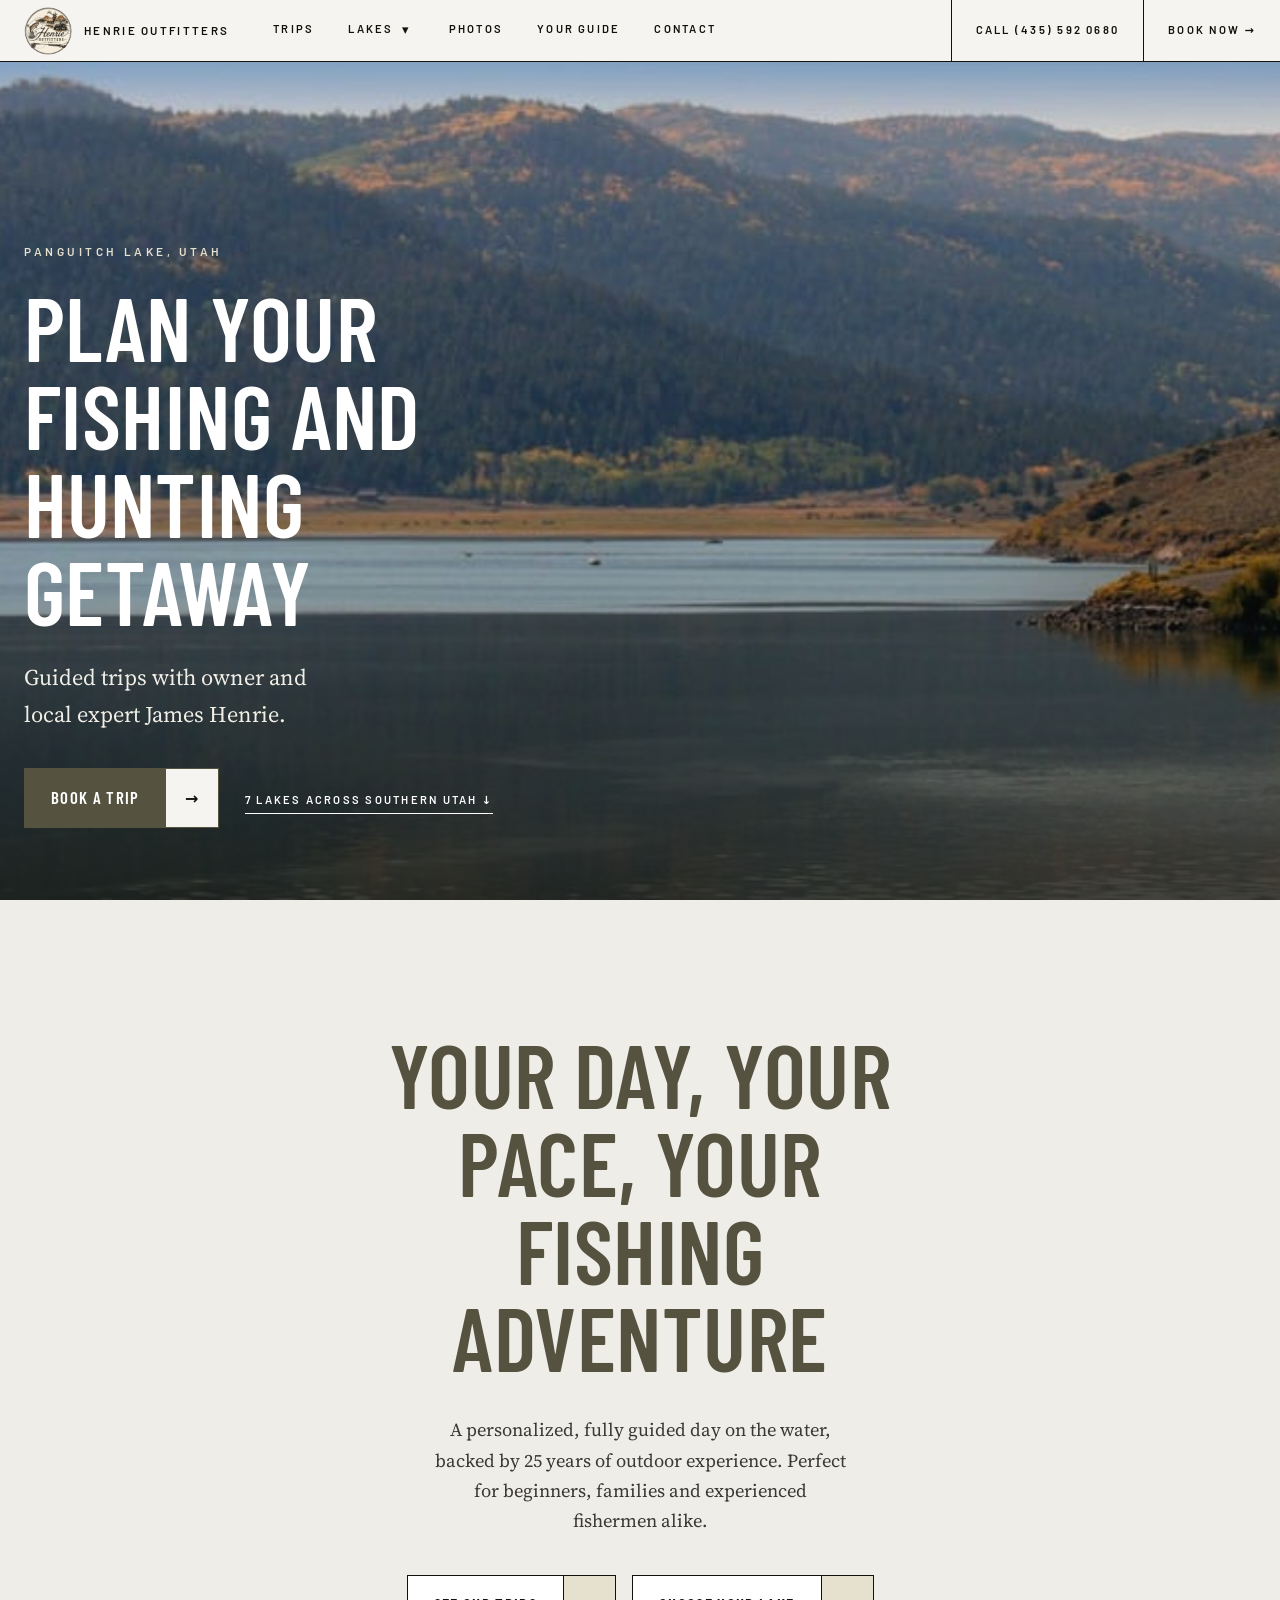
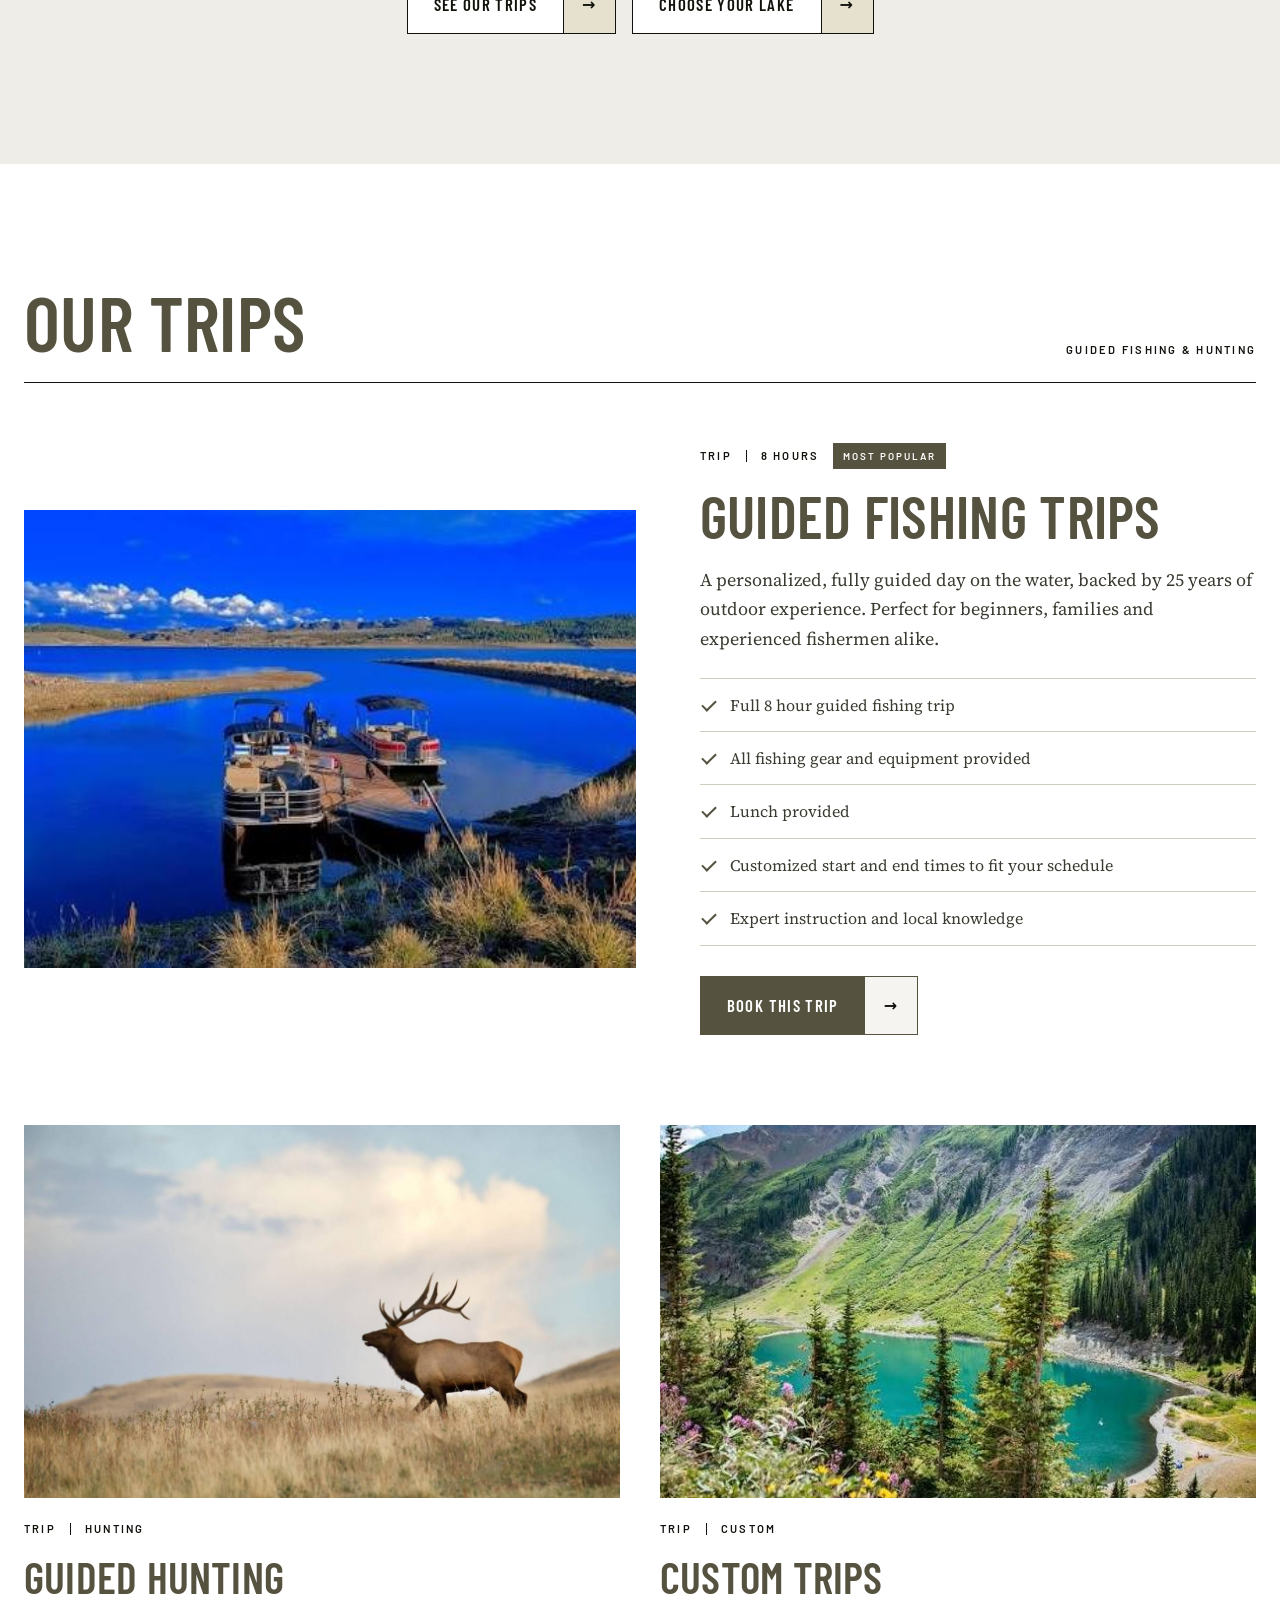
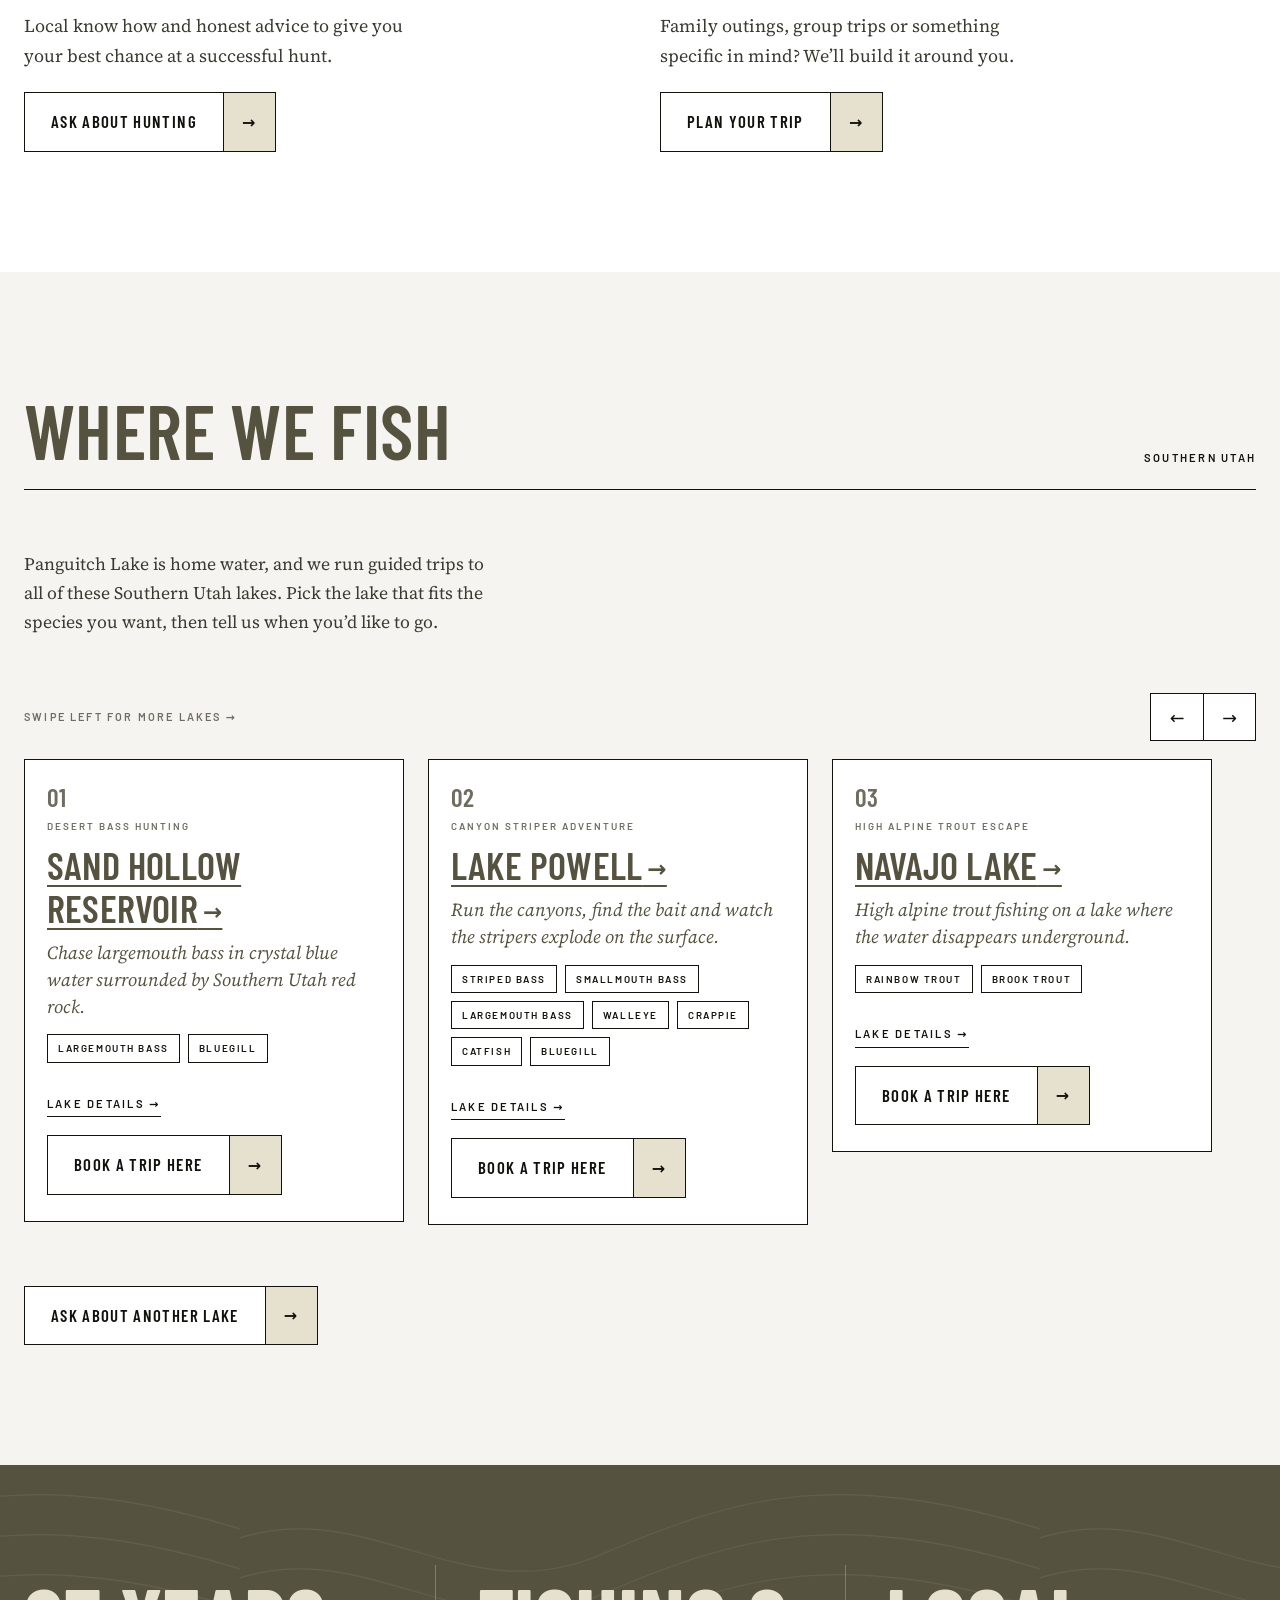
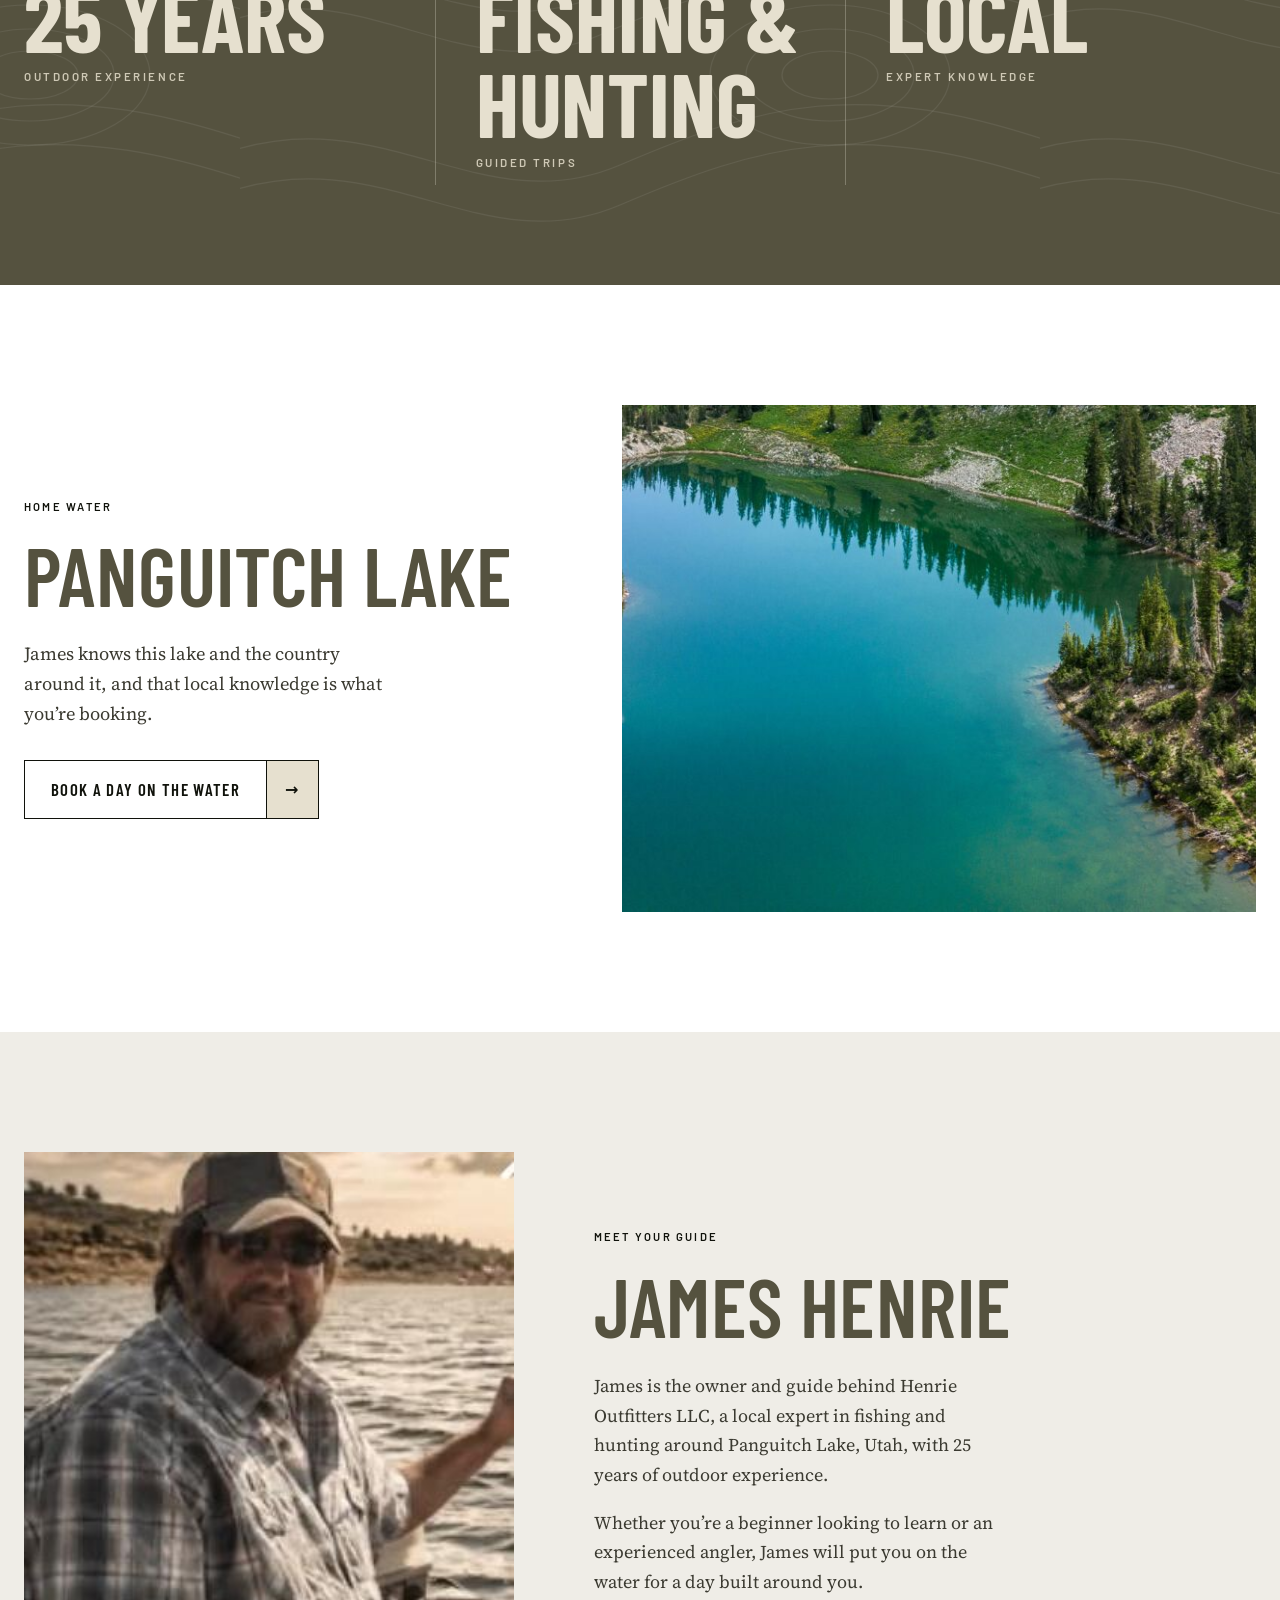
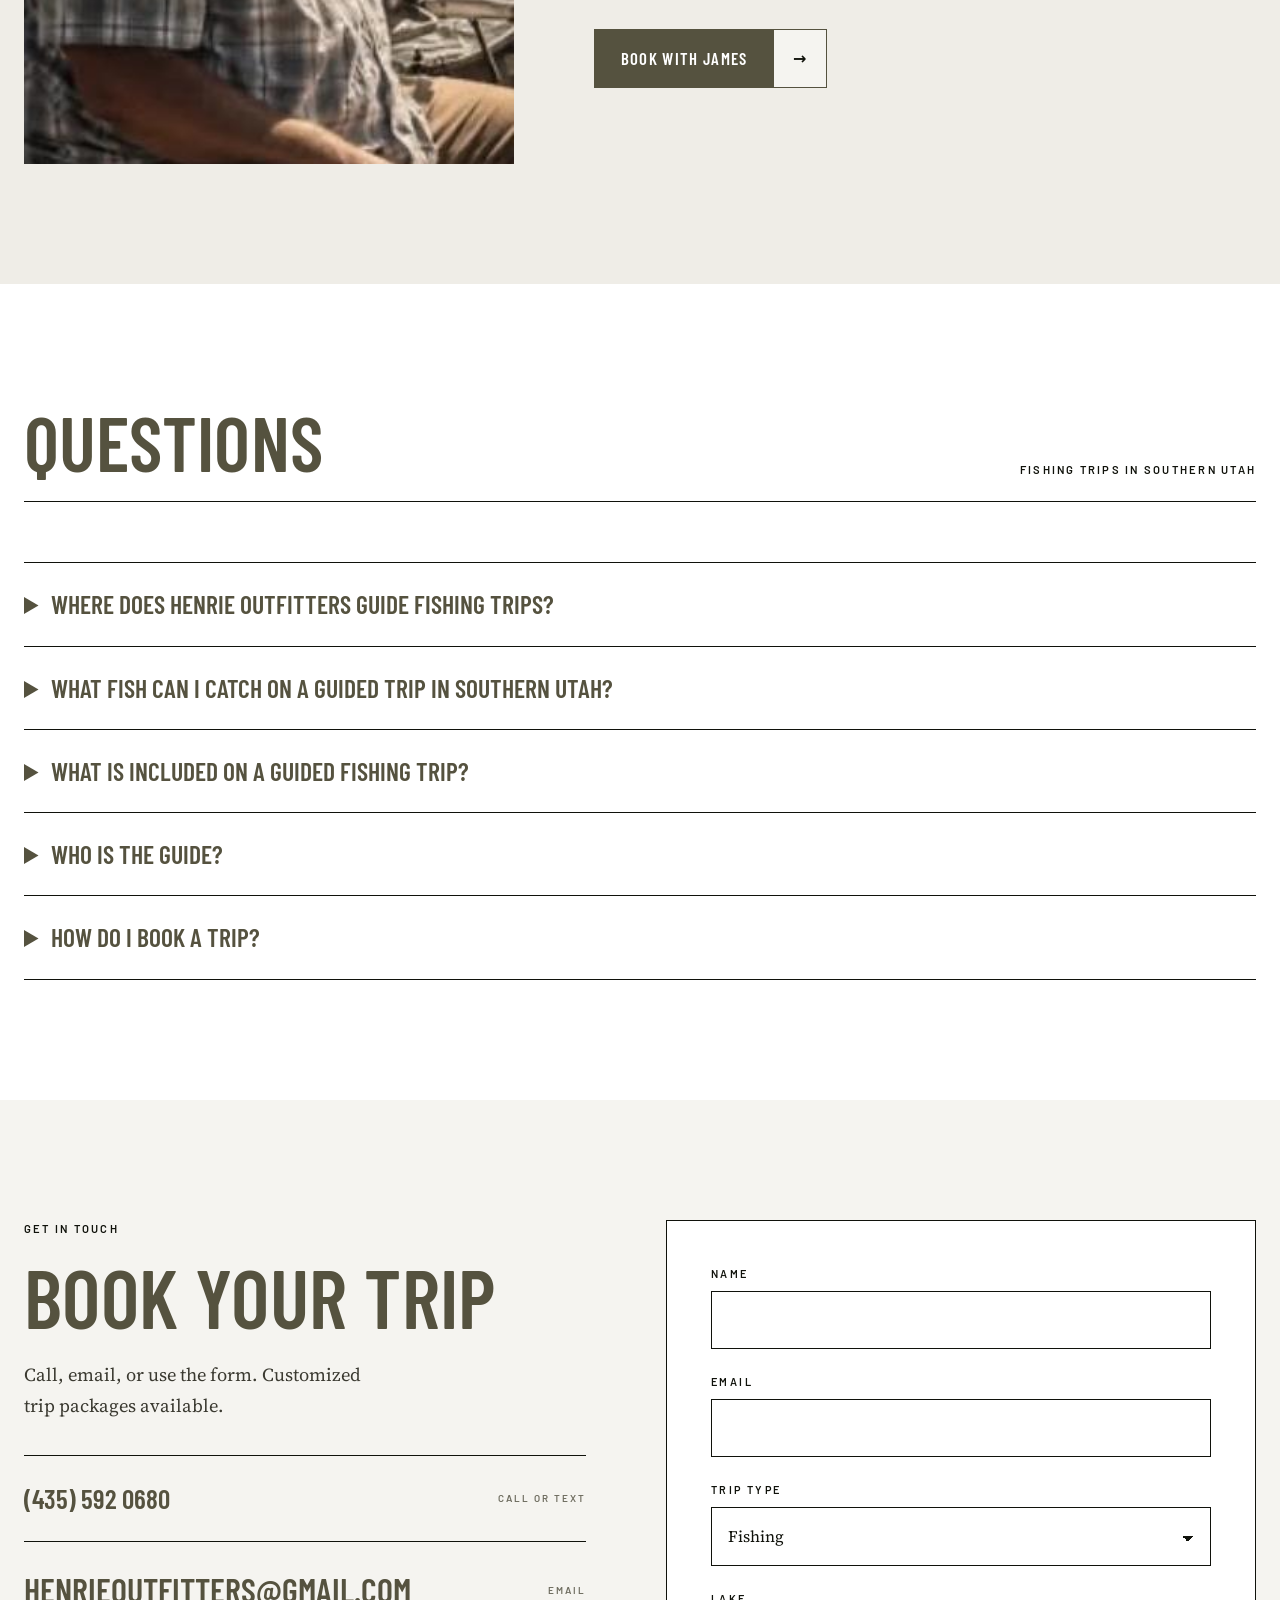
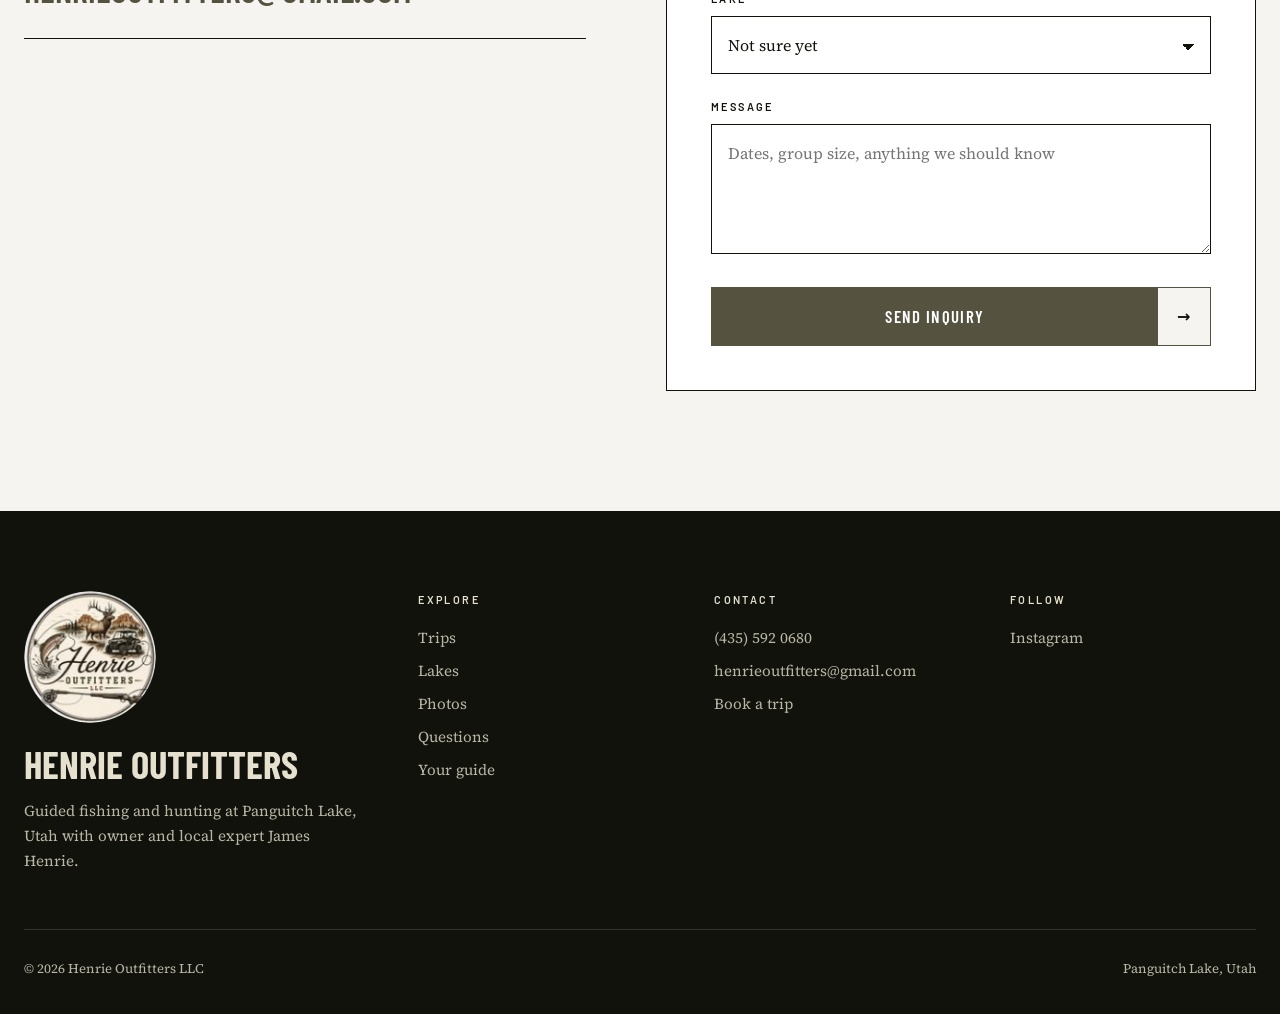
==== index.html @ b1ec87fb "Send booking form by email through Formsubmit with success and fallback messages Co-Authored-By: Cla" ====
<!DOCTYPE html>
<html lang="en">
<head>
<meta charset="utf-8">
<meta name="viewport" content="width=device-width, initial-scale=1">
<title>Guided Fishing &amp; Hunting Trips in Southern Utah | Henrie Outfitters</title>
<meta name="description" content="Guided fishing trips at Panguitch Lake, Sand Hollow, Lake Powell, Navajo Lake, Gunlock, Quail Creek and Fish Lake, plus guided hunting, with James Henrie. Call (435) 592-0680.">
<link rel="canonical" href="https://firsttimemanager1-png.github.io/James/">
<meta property="og:type" content="website">
<meta property="og:site_name" content="Henrie Outfitters">
<meta property="og:title" content="Guided Fishing &amp; Hunting Trips in Southern Utah | Henrie Outfitters">
<meta property="og:description" content="Guided fishing trips at Panguitch Lake, Sand Hollow, Lake Powell, Navajo Lake, Gunlock, Quail Creek and Fish Lake, plus guided hunting, with James Henrie. Call (435) 592-0680.">
<meta property="og:url" content="https://firsttimemanager1-png.github.io/James/">
<meta property="og:image" content="https://firsttimemanager1-png.github.io/James/assets/hero.jpg">
<meta name="twitter:card" content="summary_large_image">
<link rel="icon" href="assets/logo.png">
<link rel="preconnect" href="https://fonts.googleapis.com">
<link rel="preconnect" href="https://fonts.gstatic.com" crossorigin>
<link href="https://fonts.googleapis.com/css2?family=Barlow+Condensed:wght@500;600;700&family=Barlow:wght@500;600&family=Source+Serif+4:ital,opsz,wght@0,8..60,400;0,8..60,600;1,8..60,400&display=swap" rel="stylesheet">
<script>document.documentElement.classList.add('js')</script>
<style>
:root{
  --olive:#55523f; --olive-dark:#3d3b2d; --cream:#e6e0cf; --offwhite:#f5f4f0; --warm:#efede7;
  --black:#10120b; --text:#3b3a31; --muted:#6f6d60; --rule:#cfcbbd;
  --cond:'Barlow Condensed','Arial Narrow',sans-serif; --label:'Barlow',system-ui,sans-serif; --serif:'Source Serif 4',Georgia,serif;
}
*{box-sizing:border-box;margin:0;padding:0}
html{scroll-behavior:smooth}
body{font-family:var(--serif);color:var(--text);background:#fff;line-height:1.65;font-size:18px;-webkit-font-smoothing:antialiased}
img{max-width:100%;display:block}
a{color:inherit;text-decoration:none}
.wrap{width:min(1240px,100% - 48px);margin-inline:auto}
h1,h2,h3{font-family:var(--cond);font-weight:600;text-transform:uppercase;line-height:.98;color:var(--olive);letter-spacing:.005em}
.label{font-family:var(--label);font-weight:600;font-size:.7rem;letter-spacing:.2em;text-transform:uppercase;color:var(--black)}
section{padding:120px 0}

/* buttons: label cell + square arrow cell */
.btn{display:inline-flex;align-items:stretch;border:1px solid var(--black);background:#fff;color:var(--black);font-family:var(--cond);font-weight:600;font-size:1.05rem;letter-spacing:.08em;text-transform:uppercase;cursor:pointer;transition:transform .25s}
.btn span{padding:15px 26px;display:flex;align-items:center}
.btn i{font-style:normal;width:52px;display:grid;place-items:center;background:var(--cream);border-left:1px solid var(--black);font-family:var(--label);font-size:1rem;transition:background .25s,color .25s}
.btn:hover i{background:var(--olive);color:#fff}
.btn.solid{background:var(--olive);color:#fff;border-color:var(--olive)}
.btn.solid i{background:var(--offwhite);color:var(--black);border-left-color:var(--offwhite)}
.btn.solid:hover i{background:var(--cream)}
button.btn{font:inherit;font-family:var(--cond);font-weight:600;font-size:1.05rem;letter-spacing:.08em;text-transform:uppercase;padding:0}

/* nav */
header.nav{position:sticky;top:0;z-index:80;background:var(--offwhite);border-bottom:1px solid var(--black);height:62px}
.nav .bar{display:flex;align-items:stretch;height:100%;width:100%}
.nav .brand{display:flex;align-items:center;gap:12px;padding:0 24px;font-family:var(--label);font-weight:600;font-size:.72rem;letter-spacing:.2em;text-transform:uppercase;color:var(--black)}
.nav .brand img{height:48px;width:48px;border-radius:50%}
.nav .links{display:flex;align-items:center;gap:34px;padding:0 20px;flex:1}
.nav .links a{font-family:var(--label);font-weight:600;font-size:.7rem;letter-spacing:.2em;text-transform:uppercase;color:var(--black);padding:6px 0;border-bottom:2px solid transparent}
.nav .links a:hover{border-color:var(--olive)}
.nav .cell{display:flex;align-items:center;gap:10px;padding:0 24px;border-left:1px solid var(--black);font-family:var(--label);font-weight:600;font-size:.7rem;letter-spacing:.2em;text-transform:uppercase;color:var(--black);transition:background .2s,color .2s}
.nav a.cell:hover{background:var(--olive);color:#fff}
.burger{display:none;border:0;border-left:1px solid var(--black);background:none;padding:0 22px;font-size:1.4rem;cursor:pointer;color:var(--black)}

/* lakes dropdown */
.dd{position:relative;display:flex;align-items:center;gap:2px}
.ddbtn{border:0;background:none;cursor:pointer;color:var(--black);font-size:.8rem;padding:6px 6px;line-height:1}
.ddmenu{display:none;position:absolute;top:calc(100% + 12px);left:-16px;min-width:260px;background:var(--offwhite);border:1px solid var(--black);z-index:90;padding:6px 0}
.dd:hover .ddmenu,.dd:focus-within .ddmenu,.dd.open .ddmenu{display:block}
.nav .links .ddmenu a{display:block;padding:12px 20px;border-bottom:1px solid var(--rule);font-size:.68rem}
.nav .links .ddmenu a:last-child{border-bottom:0}
.nav .links .ddmenu a:hover{background:var(--olive);color:#fff;border-color:var(--rule)}
.dd::after{content:"";position:absolute;left:0;right:0;top:100%;height:14px}
/* hero */
.hero{position:relative;min-height:calc(100vh - 62px);min-height:calc(100svh - 62px);display:flex;align-items:flex-end;color:#fff;overflow:hidden;padding:0;
  background:linear-gradient(0deg,rgba(16,18,11,.78) 0%,rgba(16,18,11,.25) 48%,rgba(16,18,11,.18) 100%),url("assets/hero.jpg") center/cover no-repeat,url("[data-uri]") center/cover no-repeat,#2b3a2f}
.hero .wrap{position:relative;z-index:2;padding-bottom:72px}
.hero .kicker{font-family:var(--label);font-weight:600;font-size:.74rem;letter-spacing:.3em;text-transform:uppercase;margin-bottom:22px;display:block;color:var(--cream)}
.hero h1{color:#fff;font-size:clamp(3rem,7vw,6.2rem);max-width:14ch;margin-bottom:26px}
.hero p{font-size:1.4rem;max-width:30ch;margin-bottom:34px;color:#f0eee6}
.hero .btn{border-color:var(--olive)}

.herolink{display:inline-block;margin-left:22px;font-family:var(--label);font-weight:600;font-size:.7rem;letter-spacing:.2em;text-transform:uppercase;color:#fff;border-bottom:1px solid #fff;padding-bottom:3px}
@media(max-width:560px){.herolink{display:block;margin:22px 0 0;width:max-content}}
.statement .btn+.btn{margin-left:12px}
@media(max-width:560px){.statement .btn+.btn{margin:14px 0 0}}
/* statement */
.statement{background:var(--warm);text-align:center;padding:130px 0}
.statement h2{font-size:clamp(2.8rem,7vw,6.2rem);max-width:15ch;margin:0 auto 34px}
.statement p{max-width:46ch;margin:0 auto 38px;font-size:1.15rem}

/* trips */
.head{display:flex;justify-content:space-between;align-items:flex-end;gap:30px;border-bottom:1px solid var(--black);padding-bottom:22px;margin-bottom:60px;flex-wrap:wrap}
.head h2{font-size:clamp(2.6rem,6vw,5rem)}
.feature{display:grid;grid-template-columns:1.1fr 1fr;gap:64px;align-items:center;margin-bottom:90px}
.photo{position:relative;overflow:hidden;background:var(--warm)}
.photo img{width:100%;height:100%;object-fit:cover;transition:transform .9s}
.photo:hover img{transform:scale(1.04)}
.feature .photo{aspect-ratio:4/3}
.meta{display:flex;align-items:center;gap:14px;margin-bottom:18px;flex-wrap:wrap}
.meta .bar{width:1px;height:12px;background:var(--black)}
.tag{background:var(--olive);color:#fff;font-family:var(--label);font-weight:600;font-size:.62rem;letter-spacing:.2em;text-transform:uppercase;padding:5px 10px}
.feature h3{font-size:clamp(2.4rem,4.6vw,4rem);margin-bottom:20px}
.feature p.body{margin-bottom:24px}
.feature ul{list-style:none;margin:0 0 30px;border-top:1px solid var(--rule)}
.feature li{padding:13px 0 13px 30px;border-bottom:1px solid var(--rule);position:relative;font-size:1rem}
.feature li::before{content:"";position:absolute;left:2px;top:21px;width:12px;height:6px;border-left:2px solid var(--olive);border-bottom:2px solid var(--olive);transform:rotate(-45deg)}
.quote-line{font-style:italic;font-size:1.2rem;color:var(--olive);margin-bottom:30px}
.cards{display:grid;grid-template-columns:repeat(2,1fr);gap:40px}
.card .photo{aspect-ratio:16/10;margin-bottom:22px}
.card h3{font-size:clamp(2rem,3.4vw,2.9rem);margin-bottom:12px}
.card p{margin-bottom:22px;max-width:44ch}

/* dark band */
.band{background:var(--olive) url("data:image/svg+xml,%3Csvg xmlns='http://www.w3.org/2000/svg' width='800' height='500' viewBox='0 0 800 500'%3E%3Cg fill='none' stroke='%23ffffff' stroke-opacity='.07' stroke-width='1.2'%3E%3Cpath d='M-20 120C120 60 220 190 360 130S600 40 820 110'/%3E%3Cpath d='M-20 160C120 100 220 230 360 170S600 80 820 150'/%3E%3Cpath d='M-20 200C120 140 220 270 360 210S600 120 820 190'/%3E%3Cpath d='M-20 330C140 270 240 400 380 340S620 250 820 320'/%3E%3Cpath d='M-20 370C140 310 240 440 380 380S620 290 820 360'/%3E%3Cellipse cx='590' cy='250' rx='120' ry='70'/%3E%3Cellipse cx='590' cy='250' rx='84' ry='46'/%3E%3Cellipse cx='590' cy='250' rx='48' ry='24'/%3E%3C/g%3E%3C/svg%3E") center/800px 500px;color:var(--cream);padding:100px 0}
.stats{display:grid;grid-template-columns:repeat(3,1fr);gap:0}
.stat{padding:10px 40px;border-left:1px solid rgba(230,224,207,.3)}
.stat:first-child{border-left:0;padding-left:0}
.stat strong{display:block;font-family:var(--cond);font-weight:700;text-transform:uppercase;font-size:clamp(3.2rem,7vw,6.4rem);line-height:.95;color:var(--cream)}
.stat span{font-family:var(--label);font-weight:600;font-size:.72rem;letter-spacing:.22em;text-transform:uppercase;color:#cfc9b6}

/* lake */
.lake{display:grid;grid-template-columns:1fr 1.2fr;gap:70px;align-items:center}
.lake h2{font-size:clamp(2.8rem,6.4vw,5.6rem);margin-bottom:24px}
.lake p{margin-bottom:30px;max-width:40ch;font-size:1.15rem}
.lake .photo{aspect-ratio:5/4}


/* optional lakes */
.lakes{background:var(--offwhite)}
.lakes-intro{max-width:52ch;margin-bottom:56px;font-size:1.1rem}
.lakebar{display:flex;justify-content:space-between;align-items:center;gap:20px;margin-bottom:18px}
.swipehint{font-family:var(--label);font-weight:600;font-size:.68rem;letter-spacing:.2em;text-transform:uppercase;color:var(--muted)}
.arrows{display:flex;border:1px solid var(--black)}
.arrows button{width:52px;height:46px;border:0;background:#fff;color:var(--black);font-size:1.1rem;cursor:pointer;font-family:var(--label)}
.arrows button+button{border-left:1px solid var(--black)}
.arrows button:hover{background:var(--olive);color:#fff}
.lakelist{display:flex;align-items:flex-start;gap:24px;overflow-x:auto;scroll-snap-type:x mandatory;-webkit-overflow-scrolling:touch;scrollbar-width:none;margin-bottom:48px;padding-bottom:6px}
.lakelist::-webkit-scrollbar{display:none}
.lakeitem{flex:0 0 min(380px,82%);scroll-snap-align:start;display:flex;flex-direction:column;padding:24px 22px 26px;background:#fff;border:1px solid var(--black)}
.lakeitem .num{display:block;margin-bottom:14px}
.lakeitem .num{font-family:var(--cond);font-weight:600;font-size:1.6rem;color:var(--muted);line-height:1}
.lakeitem h3{line-height:1.12}
.lakeitem h3 a{text-decoration:underline;text-decoration-thickness:2px;text-underline-offset:5px;text-decoration-color:var(--olive);text-decoration-skip-ink:none}
.lakeitem h3 a::after{content:" \2192";font-family:var(--label);font-size:.6em;vertical-align:.15em}
.lakeitem h3 a:hover{background:var(--cream)}
.lakeitem .angle{display:block;font-family:var(--label);font-weight:600;font-size:.62rem;letter-spacing:.2em;text-transform:uppercase;color:var(--muted);margin:-6px 0 10px}
.lakeitem .hook{font-style:italic;color:var(--olive);font-size:1.15rem;line-height:1.45}
.lakeitem .more{display:inline-block;margin-bottom:18px;font-family:var(--label);font-weight:600;font-size:.7rem;letter-spacing:.2em;text-transform:uppercase;color:var(--black);border-bottom:1px solid var(--black);padding-bottom:3px;align-self:flex-start}
.lakeitem .more:hover{color:var(--olive);border-color:var(--olive)}
.lakeitem h3{font-size:clamp(1.9rem,3vw,2.5rem);margin-bottom:10px}
.lakeitem p{margin-bottom:14px;max-width:46ch}
.fish{list-style:none;display:flex;flex-wrap:wrap;gap:8px;margin-bottom:24px}
.lakeitem .btn{align-self:flex-start}
.fish li{font-family:var(--label);font-weight:600;font-size:.62rem;letter-spacing:.16em;text-transform:uppercase;border:1px solid var(--black);color:var(--black);padding:5px 10px;background:#fff}
/* guide */
.guidesec{background:var(--warm)}
.guide{display:grid;grid-template-columns:.85fr 1.15fr;gap:80px;align-items:center}
.portrait{aspect-ratio:4/5;overflow:hidden;background:var(--warm)}
.portrait img{width:100%;height:100%;object-fit:cover}
.portrait.nophoto{background:var(--olive);display:grid;place-items:center}
.portrait.nophoto::after{content:"JH";font-family:var(--cond);font-weight:700;font-size:7rem;color:var(--cream)}
.guide h2{font-size:clamp(2.8rem,6.4vw,5.6rem);margin-bottom:26px}
.guide p{margin-bottom:18px;max-width:46ch}

/* reviews */
.quotes{display:grid;grid-template-columns:repeat(2,1fr);gap:40px}
.quote{border-top:1px solid var(--black);padding-top:28px}
.quote p{font-style:italic;font-size:1.5rem;line-height:1.4;color:var(--olive);margin-bottom:18px}
.ig{margin-top:56px;text-align:left}
.ig a{border-bottom:1px solid var(--black);color:var(--black);font-weight:600}

.faq .qa{border-top:1px solid var(--black);padding:20px 0}
.faq .qa:last-child{border-bottom:1px solid var(--black)}
.faq summary{font-family:var(--cond);font-weight:600;font-size:1.6rem;text-transform:uppercase;color:var(--olive);cursor:pointer}
.faq .qa p{margin-top:12px;max-width:62ch}
/* contact */
.contact{background:var(--offwhite)}
.cgrid{display:grid;grid-template-columns:1fr 1.05fr;gap:80px;align-items:start}
.contact h2{font-size:clamp(2.8rem,6.4vw,5.6rem);margin-bottom:24px}
.contact .lead{margin-bottom:34px;max-width:38ch;font-size:1.15rem}
.reach a{display:flex;justify-content:space-between;align-items:center;padding:20px 0;border-top:1px solid var(--black);font-family:var(--cond);font-weight:600;font-size:1.7rem;text-transform:uppercase;color:var(--olive);transition:padding .25s}
.reach a:last-child{border-bottom:1px solid var(--black)}
.reach a:hover{padding-left:12px}
.reach small{font-family:var(--label);font-size:.62rem;letter-spacing:.2em;color:var(--muted)}
form{background:#fff;padding:44px;border:1px solid var(--black)}
label{display:block;font-family:var(--label);font-weight:600;font-size:.68rem;letter-spacing:.22em;text-transform:uppercase;color:var(--black);margin-bottom:8px}
input,select,textarea{width:100%;padding:15px 16px;border:1px solid var(--black);font:inherit;font-size:1rem;background:#fff;color:var(--black);margin-bottom:24px;border-radius:0;-webkit-appearance:none;appearance:none}
select{background-image:linear-gradient(45deg,transparent 50%,#10120b 50%),linear-gradient(135deg,#10120b 50%,transparent 50%);background-position:calc(100% - 22px) 55%,calc(100% - 16px) 55%;background-size:6px 6px;background-repeat:no-repeat}
input:focus,select:focus,textarea:focus{outline:0;box-shadow:0 0 0 3px var(--cream);border-color:var(--olive)}
textarea{min-height:130px;resize:vertical}
form .btn{width:100%}
form .btn span{flex:1;justify-content:center}
.note{font-size:.85rem;color:var(--muted);margin-top:14px}
.note.ok{color:#2f5d2f;font-weight:600}
.note.err{color:#8a2b1c;font-weight:600}
.note a{text-decoration:underline}

/* footer */
footer{background:var(--black);color:#b9b6a6;padding:80px 0 34px;font-size:.95rem}
.fgrid{display:grid;grid-template-columns:1.4fr 1fr 1fr 1fr;gap:50px;padding-bottom:56px;border-bottom:1px solid rgba(255,255,255,.14)}
.flogo{width:132px;height:132px;border-radius:50%;margin-bottom:22px}
.fgrid .name{font-family:var(--cond);font-weight:700;text-transform:uppercase;font-size:2.4rem;line-height:1;color:var(--cream);margin-bottom:14px}
footer h4{font-family:var(--label);font-weight:600;font-size:.68rem;letter-spacing:.22em;text-transform:uppercase;color:var(--cream);margin-bottom:16px}
footer li{list-style:none;margin-bottom:8px}
footer a:hover{color:#fff}
.legal{padding-top:28px;font-size:.82rem;display:flex;justify-content:space-between;flex-wrap:wrap;gap:10px}

.js .reveal{opacity:0;transform:translateY(24px);transition:opacity .8s,transform .8s}
.js .reveal.in{opacity:1;transform:none}

@media(max-width:960px){
  section{padding:80px 0}
  .nav .links,.nav .cell.phone{display:none}
  .nav .bar{justify-content:space-between}
  .nav .links.open{display:flex;position:absolute;top:62px;left:0;right:0;background:var(--offwhite);flex-direction:column;align-items:flex-start;gap:0;padding:8px 24px 22px;border-bottom:1px solid var(--black)}
  .nav .links.open a{width:100%;padding:16px 0;border-bottom:1px solid var(--rule)}
  .dd{width:100%;flex-wrap:wrap;justify-content:space-between}
  .nav .links.open .dd .ddlink{width:auto;flex:1;border-bottom:1px solid var(--rule)}
  .ddbtn{padding:16px 10px;border-bottom:1px solid var(--rule);font-size:1rem}
  .dd::after{display:none}
  .ddmenu{position:static;min-width:0;width:100%;border:0;padding:0 0 0 14px;background:transparent}
  .dd:hover .ddmenu,.dd:focus-within .ddmenu{display:none}
  .dd.open .ddmenu{display:block}
  .burger{display:block}
  .nav .spacer{flex:1}
  .feature,.lake,.guide,.cgrid{grid-template-columns:1fr;gap:38px}
  .cards,.quotes{grid-template-columns:1fr}
  .statement{padding:90px 0}
  .fgrid{grid-template-columns:1fr 1fr}
  .feature{margin-bottom:64px}
}
@media(max-width:560px){
  body{font-size:17px}
  .nav .brand{padding:0 16px;font-size:.62rem;gap:9px}
  .nav .brand img{height:40px;width:40px}
  .nav .cell{padding:0 14px}
  .hero .wrap{padding-bottom:48px}
  .hero p{font-size:1.2rem}
  .stats{grid-template-columns:1fr;gap:26px}
  .stat,.stat:first-child{padding:20px 0 0;border-left:0;border-top:1px solid rgba(230,224,207,.3)}
  .stat:first-child{border-top:0;padding-top:0}
  form{padding:28px 20px}
  .fgrid{grid-template-columns:1fr}
  .reach a{font-size:1.35rem}
}
@media(prefers-reduced-motion:reduce){*{transition:none!important;scroll-behavior:auto!important}.js .reveal{opacity:1;transform:none}}
</style>
<script type="application/ld+json">{"@context": "https://schema.org", "@type": "LocalBusiness", "@id": "https://firsttimemanager1-png.github.io/James/#business", "name": "Henrie Outfitters LLC", "alternateName": "Henrie Outfitters", "url": "https://firsttimemanager1-png.github.io/James/", "description": "Guided fishing and hunting trips in Southern Utah led by owner and local expert James Henrie.", "telephone": "+1-435-592-0680", "email": "henrieoutfitters@gmail.com", "logo": "https://firsttimemanager1-png.github.io/James/assets/logo.png", "image": "https://firsttimemanager1-png.github.io/James/assets/hero.jpg", "founder": {"@type": "Person", "name": "James Henrie", "jobTitle": "Owner and Guide"}, "sameAs": ["https://www.instagram.com/henrieoutfitters/"], "areaServed": [{"@type": "Place", "name": "Sand Hollow Reservoir, Utah"}, {"@type": "Place", "name": "Lake Powell, Utah"}, {"@type": "Place", "name": "Navajo Lake, Utah"}, {"@type": "Place", "name": "Panguitch Lake, Utah"}, {"@type": "Place", "name": "Gunlock Reservoir, Utah"}, {"@type": "Place", "name": "Quail Creek Reservoir, Utah"}, {"@type": "Place", "name": "Fish Lake, Utah"}], "knowsAbout": ["Guided fishing", "Guided hunting", "Trout fishing", "Bass fishing", "Southern Utah lakes"], "makesOffer": [{"@type": "Offer", "itemOffered": {"@type": "Service", "name": "Guided fishing trips at Sand Hollow Reservoir", "url": "https://firsttimemanager1-png.github.io/James/lakes/sand-hollow-reservoir.html"}}, {"@type": "Offer", "itemOffered": {"@type": "Service", "name": "Guided fishing trips at Lake Powell", "url": "https://firsttimemanager1-png.github.io/James/lakes/lake-powell.html"}}, {"@type": "Offer", "itemOffered": {"@type": "Service", "name": "Guided fishing trips at Navajo Lake", "url": "https://firsttimemanager1-png.github.io/James/lakes/navajo-lake.html"}}, {"@type": "Offer", "itemOffered": {"@type": "Service", "name": "Guided fishing trips at Panguitch Lake", "url": "https://firsttimemanager1-png.github.io/James/lakes/panguitch-lake.html"}}, {"@type": "Offer", "itemOffered": {"@type": "Service", "name": "Guided fishing trips at Gunlock Reservoir", "url": "https://firsttimemanager1-png.github.io/James/lakes/gunlock-reservoir.html"}}, {"@type": "Offer", "itemOffered": {"@type": "Service", "name": "Guided fishing trips at Quail Creek Reservoir", "url": "https://firsttimemanager1-png.github.io/James/lakes/quail-creek-reservoir.html"}}, {"@type": "Offer", "itemOffered": {"@type": "Service", "name": "Guided fishing trips at Fish Lake", "url": "https://firsttimemanager1-png.github.io/James/lakes/fish-lake.html"}}]}</script>
<script type="application/ld+json">{"@context": "https://schema.org", "@type": "FAQPage", "mainEntity": [{"@type": "Question", "name": "Where does Henrie Outfitters guide fishing trips?", "acceptedAnswer": {"@type": "Answer", "text": "Henrie Outfitters guides fishing trips at Panguitch Lake, its home water, and at Sand Hollow Reservoir, Lake Powell, Navajo Lake, Gunlock Reservoir, Quail Creek Reservoir and Fish Lake across Southern Utah."}}, {"@type": "Question", "name": "What fish can I catch on a guided trip in Southern Utah?", "acceptedAnswer": {"@type": "Answer", "text": "Trout (rainbow, cutthroat, tiger, brook, lake trout and splake), largemouth, smallmouth and striped bass, bluegill, crappie, catfish and walleye, depending on the lake. Each lake page lists what is there."}}, {"@type": "Question", "name": "What is included on a guided fishing trip?", "acceptedAnswer": {"@type": "Answer", "text": "A full 8 hour guided fishing trip, all fishing gear and equipment, lunch, customized start and end times to fit your schedule, and expert instruction and local knowledge. It suits beginners, families and experienced anglers."}}, {"@type": "Question", "name": "Who is the guide?", "acceptedAnswer": {"@type": "Answer", "text": "James Henrie is the owner and guide of Henrie Outfitters LLC, a local expert in fishing and hunting with 25 years of outdoor experience."}}, {"@type": "Question", "name": "How do I book a trip?", "acceptedAnswer": {"@type": "Answer", "text": "Call or text (435) 592-0680, email henrieoutfitters@gmail.com, or use the booking form on this page. Customized trip packages are available."}}]}</script>
</head>
<body id="top">

<header class="nav"><div class="bar">
  <a class="brand" href="#top"><img src="[data-uri]" alt="Henrie Outfitters LLC logo">Henrie Outfitters</a>
  <nav class="links" id="links">
    <a href="#trips">Trips</a>
    <!-- LAKENAV:START --><div class="dd"><a class="ddlink" href="#lakes">Lakes</a><button class="ddbtn" type="button" aria-label="Show all lakes" aria-expanded="false">&#9662;</button><div class="ddmenu"><a href="#lakes">All lakes</a><a href="lakes/sand-hollow-reservoir.html">Sand Hollow Reservoir</a><a href="lakes/lake-powell.html">Lake Powell</a><a href="lakes/navajo-lake.html">Navajo Lake</a><a href="lakes/panguitch-lake.html">Panguitch Lake</a><a href="lakes/gunlock-reservoir.html">Gunlock Reservoir</a><a href="lakes/quail-creek-reservoir.html">Quail Creek Reservoir</a><a href="lakes/fish-lake.html">Fish Lake</a></div></div><!-- LAKENAV:END -->
    <a href="photos.html">Photos</a>
    <a href="#about">Your Guide</a>
    <a href="#contact">Contact</a>
  </nav>
  <span class="spacer"></span>
  <a class="cell phone" href="tel:+14355920680">Call (435) 592 0680</a>
  <a class="cell" href="#contact">Book now &rarr;</a>
  <button class="burger" aria-label="Menu" onclick="document.getElementById('links').classList.toggle('open')">&#9776;</button>
</div></header>

<section class="hero">
  <div class="wrap">
    <span class="kicker">Panguitch Lake, Utah</span>
    <h1>Plan your fishing and hunting getaway</h1>
    <p>Guided trips with owner and local expert James Henrie.</p>
    <a class="btn solid" href="#contact"><span>Book a trip</span><i>&rarr;</i></a>
    <a class="herolink" href="#lakes">7 lakes across Southern Utah &darr;</a>
  </div>
</section>

<section class="statement"><div class="wrap reveal">
  <h2>Your day, your pace, your fishing adventure</h2>
  <p>A personalized, fully guided day on the water, backed by 25 years of outdoor experience. Perfect for beginners, families and experienced fishermen alike.</p>
  <a class="btn" href="#trips"><span>See our trips</span><i>&rarr;</i></a> <a class="btn" href="#lakes"><span>Choose your lake</span><i>&rarr;</i></a>
</div></section>

<section id="trips"><div class="wrap">
  <div class="head reveal"><h2>Our trips</h2><span class="label">Guided fishing &amp; hunting</span></div>

  <article class="feature reveal">
    <div class="photo"><img src="[data-uri]" alt="Pontoon boats ready at the dock"></div>
    <div>
      <div class="meta"><span class="label">Trip</span><span class="bar"></span><span class="label">8 hours</span><span class="tag">Most popular</span></div>
      <h3>Guided fishing trips</h3>
      <p class="body">A personalized, fully guided day on the water, backed by 25 years of outdoor experience. Perfect for beginners, families and experienced fishermen alike.</p>
      <ul>
        <li>Full 8 hour guided fishing trip</li>
        <li>All fishing gear and equipment provided</li>
        <li>Lunch provided</li>
        <li>Customized start and end times to fit your schedule</li>
        <li>Expert instruction and local knowledge</li>
      </ul>
      <a class="btn solid" href="#contact"><span>Book this trip</span><i>&rarr;</i></a>
    </div>
  </article>

  <div class="cards">
    <article class="card reveal">
      <div class="photo"><img src="assets/elk.jpg" alt="Bull elk with large antlers walking through golden grass under a cloudy sky" loading="lazy"></div>
      <div class="meta"><span class="label">Trip</span><span class="bar"></span><span class="label">Hunting</span></div>
      <h3>Guided hunting</h3>
      <p>Local know how and honest advice to give you your best chance at a successful hunt.</p>
      <a class="btn" href="#contact"><span>Ask about hunting</span><i>&rarr;</i></a>
    </article>
    <article class="card reveal">
      <div class="photo"><img src="[data-uri]" alt="Turquoise mountain lake with wildflowers"></div>
      <div class="meta"><span class="label">Trip</span><span class="bar"></span><span class="label">Custom</span></div>
      <h3>Custom trips</h3>
      <p>Family outings, group trips or something specific in mind? We&rsquo;ll build it around you.</p>
      <a class="btn" href="#contact"><span>Plan your trip</span><i>&rarr;</i></a>
    </article>
  </div>
</div></section>

<section class="lakes" id="lakes"><div class="wrap">
  <div class="head reveal"><h2>Where we fish</h2><span class="label">Southern Utah</span></div>
  <p class="lakes-intro reveal">Panguitch Lake is home water, and we run guided trips to all of these Southern Utah lakes. Pick the lake that fits the species you want, then tell us when you&rsquo;d like to go.</p>
  <div class="lakebar reveal"><span class="swipehint">Swipe left for more lakes &rarr;</span><div class="arrows"><button type="button" id="lk-prev" aria-label="Previous lake">&larr;</button><button type="button" id="lk-next" aria-label="Next lake">&rarr;</button></div></div>
  <div class="lakelist" id="lakelist" tabindex="0" aria-label="Optional places to fish">
  <!-- LAKES:START -->
    <article class="lakeitem reveal">
      <span class="num">01</span>
      <div><span class="angle">Desert bass hunting</span><h3><a href="lakes/sand-hollow-reservoir.html">Sand Hollow Reservoir</a></h3><p class="hook">Chase largemouth bass in crystal blue water surrounded by Southern Utah red rock.</p><ul class="fish"><li>Largemouth bass</li><li>Bluegill</li></ul><a class="more" href="lakes/sand-hollow-reservoir.html">Lake details &rarr;</a><a class="btn" href="#contact" data-lake="Sand Hollow Reservoir"><span>Book a trip here</span><i>&rarr;</i></a></div>
    </article>
    <article class="lakeitem reveal">
      <span class="num">02</span>
      <div><span class="angle">Canyon striper adventure</span><h3><a href="lakes/lake-powell.html">Lake Powell</a></h3><p class="hook">Run the canyons, find the bait and watch the stripers explode on the surface.</p><ul class="fish"><li>Striped bass</li><li>Smallmouth bass</li><li>Largemouth bass</li><li>Walleye</li><li>Crappie</li><li>Catfish</li><li>Bluegill</li></ul><a class="more" href="lakes/lake-powell.html">Lake details &rarr;</a><a class="btn" href="#contact" data-lake="Lake Powell"><span>Book a trip here</span><i>&rarr;</i></a></div>
    </article>
    <article class="lakeitem reveal">
      <span class="num">03</span>
      <div><span class="angle">High alpine trout escape</span><h3><a href="lakes/navajo-lake.html">Navajo Lake</a></h3><p class="hook">High alpine trout fishing on a lake where the water disappears underground.</p><ul class="fish"><li>Rainbow trout</li><li>Brook trout</li></ul><a class="more" href="lakes/navajo-lake.html">Lake details &rarr;</a><a class="btn" href="#contact" data-lake="Navajo Lake"><span>Book a trip here</span><i>&rarr;</i></a></div>
    </article>
    <article class="lakeitem reveal">
      <span class="num">04</span>
      <div><span class="angle">Trophy trout hunting</span><h3><a href="lakes/panguitch-lake.html">Panguitch Lake</a></h3><p class="hook">Fish the lake named ‘Big Fish’ for Southern Utah’s trophy trout.</p><ul class="fish"><li>Rainbow trout</li><li>Cutthroat trout</li><li>Tiger trout</li></ul><a class="more" href="lakes/panguitch-lake.html">Lake details &rarr;</a><a class="btn" href="#contact" data-lake="Panguitch Lake"><span>Book a trip here</span><i>&rarr;</i></a></div>
    </article>
    <article class="lakeitem reveal">
      <span class="num">05</span>
      <div><span class="angle">Intimate red rock bass fishing</span><h3><a href="lakes/gunlock-reservoir.html">Gunlock Reservoir</a></h3><p class="hook">Fish a red rock bass lake that came back from the brink.</p><ul class="fish"><li>Largemouth bass</li><li>Crappie</li><li>Catfish</li></ul><a class="more" href="lakes/gunlock-reservoir.html">Lake details &rarr;</a><a class="btn" href="#contact" data-lake="Gunlock Reservoir"><span>Book a trip here</span><i>&rarr;</i></a></div>
    </article>
    <article class="lakeitem reveal">
      <span class="num">06</span>
      <div><span class="angle">Clear water trophy bass</span><h3><a href="lakes/quail-creek-reservoir.html">Quail Creek Reservoir</a></h3><p class="hook">A desert reservoir where stocked trout help grow trophy bass.</p><ul class="fish"><li>Largemouth bass</li><li>Crappie</li><li>Bluegill</li><li>Rainbow trout</li></ul><a class="more" href="lakes/quail-creek-reservoir.html">Lake details &rarr;</a><a class="btn" href="#contact" data-lake="Quail Creek Reservoir"><span>Book a trip here</span><i>&rarr;</i></a></div>
    </article>
    <article class="lakeitem reveal">
      <span class="num">07</span>
      <div><span class="angle">Deep water Mackinaw hunting</span><h3><a href="lakes/fish-lake.html">Fish Lake</a></h3><p class="hook">Go deep for a trophy Mackinaw in the heart of Utah’s high country.</p><ul class="fish"><li>Lake trout</li><li>Splake</li><li>Rainbow trout</li><li>Cutthroat trout</li><li>Other trout</li></ul><a class="more" href="lakes/fish-lake.html">Lake details &rarr;</a><a class="btn" href="#contact" data-lake="Fish Lake"><span>Book a trip here</span><i>&rarr;</i></a></div>
    </article>
  <!-- LAKES:END -->
  </div>
  <p class="reveal"><a class="btn" href="#contact"><span>Ask about another lake</span><i>&rarr;</i></a></p>
</div></section>

<section class="band"><div class="wrap"><div class="stats reveal">
  <div class="stat"><strong>25 years</strong><span>Outdoor experience</span></div>
  <div class="stat"><strong>Fishing &amp; hunting</strong><span>Guided trips</span></div>
  <div class="stat"><strong>Local</strong><span>Expert knowledge</span></div>
</div></div></section>

<section id="place"><div class="wrap lake">
  <div class="reveal">
    <span class="label" style="display:block;margin-bottom:18px">Home water</span>
    <h2>Panguitch Lake</h2>
    <p>James knows this lake and the country around it, and that local knowledge is what you&rsquo;re booking.</p>
    <a class="btn" href="#contact"><span>Book a day on the water</span><i>&rarr;</i></a>
  </div>
  <div class="photo reveal"><img src="[data-uri]" alt="Aerial view of the lake"></div>
</div></section>

<section class="guidesec" id="about"><div class="wrap guide">
  <div class="portrait reveal"><img src="assets/james.jpg" alt="James Henrie on Panguitch Lake" onerror="this.parentNode.classList.add('nophoto');this.remove()"></div>
  <div class="reveal">
    <span class="label" style="display:block;margin-bottom:18px">Meet your guide</span>
    <h2>James Henrie</h2>
    <p>James is the owner and guide behind Henrie Outfitters LLC, a local expert in fishing and hunting around Panguitch Lake, Utah, with 25 years of outdoor experience.</p>
    <p style="margin-bottom:32px">Whether you&rsquo;re a beginner looking to learn or an experienced angler, James will put you on the water for a day built around you.</p>
    <a class="btn solid" href="#contact"><span>Book with James</span><i>&rarr;</i></a>
  </div>
</div></section>

<section class="faq" id="faq"><div class="wrap"><div class="head reveal"><h2>Questions</h2><span class="label">Fishing trips in Southern Utah</span></div><details class="qa reveal"><summary>Where does Henrie Outfitters guide fishing trips?</summary><p>Henrie Outfitters guides fishing trips at Panguitch Lake, its home water, and at Sand Hollow Reservoir, Lake Powell, Navajo Lake, Gunlock Reservoir, Quail Creek Reservoir and Fish Lake across Southern Utah.</p></details><details class="qa reveal"><summary>What fish can I catch on a guided trip in Southern Utah?</summary><p>Trout (rainbow, cutthroat, tiger, brook, lake trout and splake), largemouth, smallmouth and striped bass, bluegill, crappie, catfish and walleye, depending on the lake. Each lake page lists what is there.</p></details><details class="qa reveal"><summary>What is included on a guided fishing trip?</summary><p>A full 8 hour guided fishing trip, all fishing gear and equipment, lunch, customized start and end times to fit your schedule, and expert instruction and local knowledge. It suits beginners, families and experienced anglers.</p></details><details class="qa reveal"><summary>Who is the guide?</summary><p>James Henrie is the owner and guide of Henrie Outfitters LLC, a local expert in fishing and hunting with 25 years of outdoor experience.</p></details><details class="qa reveal"><summary>How do I book a trip?</summary><p>Call or text (435) 592-0680, email henrieoutfitters@gmail.com, or use the booking form on this page. Customized trip packages are available.</p></details></div></section>

<section class="contact" id="contact"><div class="wrap cgrid">
  <div class="reveal">
    <span class="label" style="display:block;margin-bottom:18px">Get in touch</span>
    <h2>Book your trip</h2>
    <p class="lead">Call, email, or use the form. Customized trip packages available.</p>
    <div class="reach">
      <a href="tel:+14355920680"><span>(435) 592 0680</span><small>Call or text</small></a>
      <a href="mailto:henrieoutfitters@gmail.com"><span style="font-size:1.25em">henrieoutfitters@gmail.com</span><small>Email</small></a>
    </div>
  </div>
  <form class="reveal" id="inquiry">
    <div style="position:absolute;left:-9999px" aria-hidden="true"><label for="company">Company</label><input id="company" name="company" tabindex="-1" autocomplete="off"></div>
    <label for="name">Name</label>
    <input id="name" name="name" required autocomplete="name">
    <label for="email">Email</label>
    <input id="email" name="email" type="email" required autocomplete="email">
    <label for="trip">Trip type</label>
    <select id="trip" name="trip">
      <option>Fishing</option>
      <option>Hunting</option>
      <option>Custom / other</option>
    </select>
    <label for="lake">Lake</label>
    <select id="lake" name="lake">
      <option>Not sure yet</option><option>Sand Hollow Reservoir</option><option>Lake Powell</option><option>Navajo Lake</option><option>Panguitch Lake</option><option>Gunlock Reservoir</option><option>Quail Creek Reservoir</option><option>Fish Lake</option>
    </select>
    <label for="msg">Message</label>
    <textarea id="msg" name="message" placeholder="Dates, group size, anything we should know"></textarea>
    <button class="btn solid" type="submit"><span>Send inquiry</span><i>&rarr;</i></button>
    <p class="note" id="form-msg" role="status" aria-live="polite" hidden></p>
  </form>
</div></section>

<footer><div class="wrap">
  <div class="fgrid">
    <div>
      <img class="flogo" src="[data-uri]" alt="Henrie Outfitters LLC logo"><div class="name">Henrie Outfitters</div>
      <p>Guided fishing and hunting at Panguitch Lake, Utah with owner and local expert James Henrie.</p>
    </div>
    <div><h4>Explore</h4><ul><li><a href="#trips">Trips</a></li><li><a href="#lakes">Lakes</a></li><li><a href="photos.html">Photos</a></li><li><a href="#faq">Questions</a></li><li><a href="#about">Your guide</a></li></ul></div>
    <div><h4>Contact</h4><ul><li><a href="tel:+14355920680">(435) 592 0680</a></li><li><a href="mailto:henrieoutfitters@gmail.com">henrieoutfitters@gmail.com</a></li><li><a href="#contact">Book a trip</a></li></ul></div>
    <div><h4>Follow</h4><ul><li><a href="https://www.instagram.com/henrieoutfitters/">Instagram</a></li></ul></div>
  </div>
  <div class="legal"><span>&copy; <span id="yr"></span> Henrie Outfitters LLC</span><span>Panguitch Lake, Utah</span></div>
</div></footer>

<script>
document.querySelector('.ddbtn').addEventListener('click',function(e){e.stopPropagation();var d=this.parentNode,o=d.classList.toggle('open');this.setAttribute('aria-expanded',o)});
document.addEventListener('click',function(e){var d=document.querySelector('.dd');if(d&&!d.contains(e.target))d.classList.remove('open')});
document.getElementById('yr').textContent=new Date().getFullYear();
document.querySelectorAll('#links a').forEach(function(a){a.addEventListener('click',function(){document.getElementById('links').classList.remove('open')})});
var io=new IntersectionObserver(function(es){es.forEach(function(e){if(e.isIntersecting){e.target.classList.add('in');io.unobserve(e.target)}})},{threshold:.08});
document.querySelectorAll('.reveal').forEach(function(el){io.observe(el)});
(function(){try{var q=new URLSearchParams(location.search).get('lake');if(q){var sel=document.getElementById('lake');for(var i=0;i<sel.options.length;i++){if(sel.options[i].text===q){sel.selectedIndex=i;document.getElementById('trip').value='Fishing';break}}}}catch(e){}})();
document.querySelectorAll('[data-lake]').forEach(function(a){a.addEventListener('click',function(){var l=document.getElementById('lake'),t=document.getElementById('trip');l.value=a.getAttribute('data-lake');t.value='Fishing'})});
var ll=document.getElementById('lakelist');
function lkStep(d){var c=ll.querySelector('.lakeitem');ll.scrollBy({left:d*(c.offsetWidth+24),behavior:'smooth'})}
document.getElementById('lk-prev').addEventListener('click',function(){lkStep(-1)});
document.getElementById('lk-next').addEventListener('click',function(){lkStep(1)});
document.getElementById('inquiry').addEventListener('submit',function(e){
  e.preventDefault();
  var f=e.target, btn=f.querySelector('button[type=submit]'), msg=document.getElementById('form-msg');
  if(f.company&&f.company.value){return}
  var mailto='mailto:henrieoutfitters@gmail.com?subject='+encodeURIComponent('Trip inquiry: '+f.trip.value)+'&body='+encodeURIComponent('Name: '+f.name.value+'\nEmail: '+f.email.value+'\nTrip type: '+f.trip.value+'\nLake: '+f.lake.value+'\n\n'+f.message.value);
  btn.disabled=true; msg.hidden=false; msg.className='note'; msg.textContent='Sending...';
  fetch('https://formsubmit.co/ajax/henrieoutfitters@gmail.com',{
    method:'POST',
    headers:{'Content-Type':'application/json','Accept':'application/json'},
    body:JSON.stringify({name:f.name.value,email:f.email.value,trip_type:f.trip.value,lake:f.lake.value,message:f.message.value,_subject:'Trip inquiry: '+f.trip.value+' - '+f.lake.value,_template:'table',_replyto:f.email.value})
  }).then(function(r){return r.json().then(function(d){return {ok:r.ok&&String(d.success)!=='false',d:d}})}).then(function(x){
    if(!x.ok)throw new Error('failed');
    f.reset(); msg.className='note ok'; msg.textContent='Thanks. Your inquiry was sent and we will be in touch soon. You can also call (435) 592 0680.';
  }).catch(function(){
    msg.className='note err'; msg.innerHTML='Sorry, that did not send. Please call <a href="tel:+14355920680">(435) 592 0680</a> or <a href="'+mailto+'">email us instead</a>.';
  }).then(function(){btn.disabled=false});
});

</script>
</body>
</html>
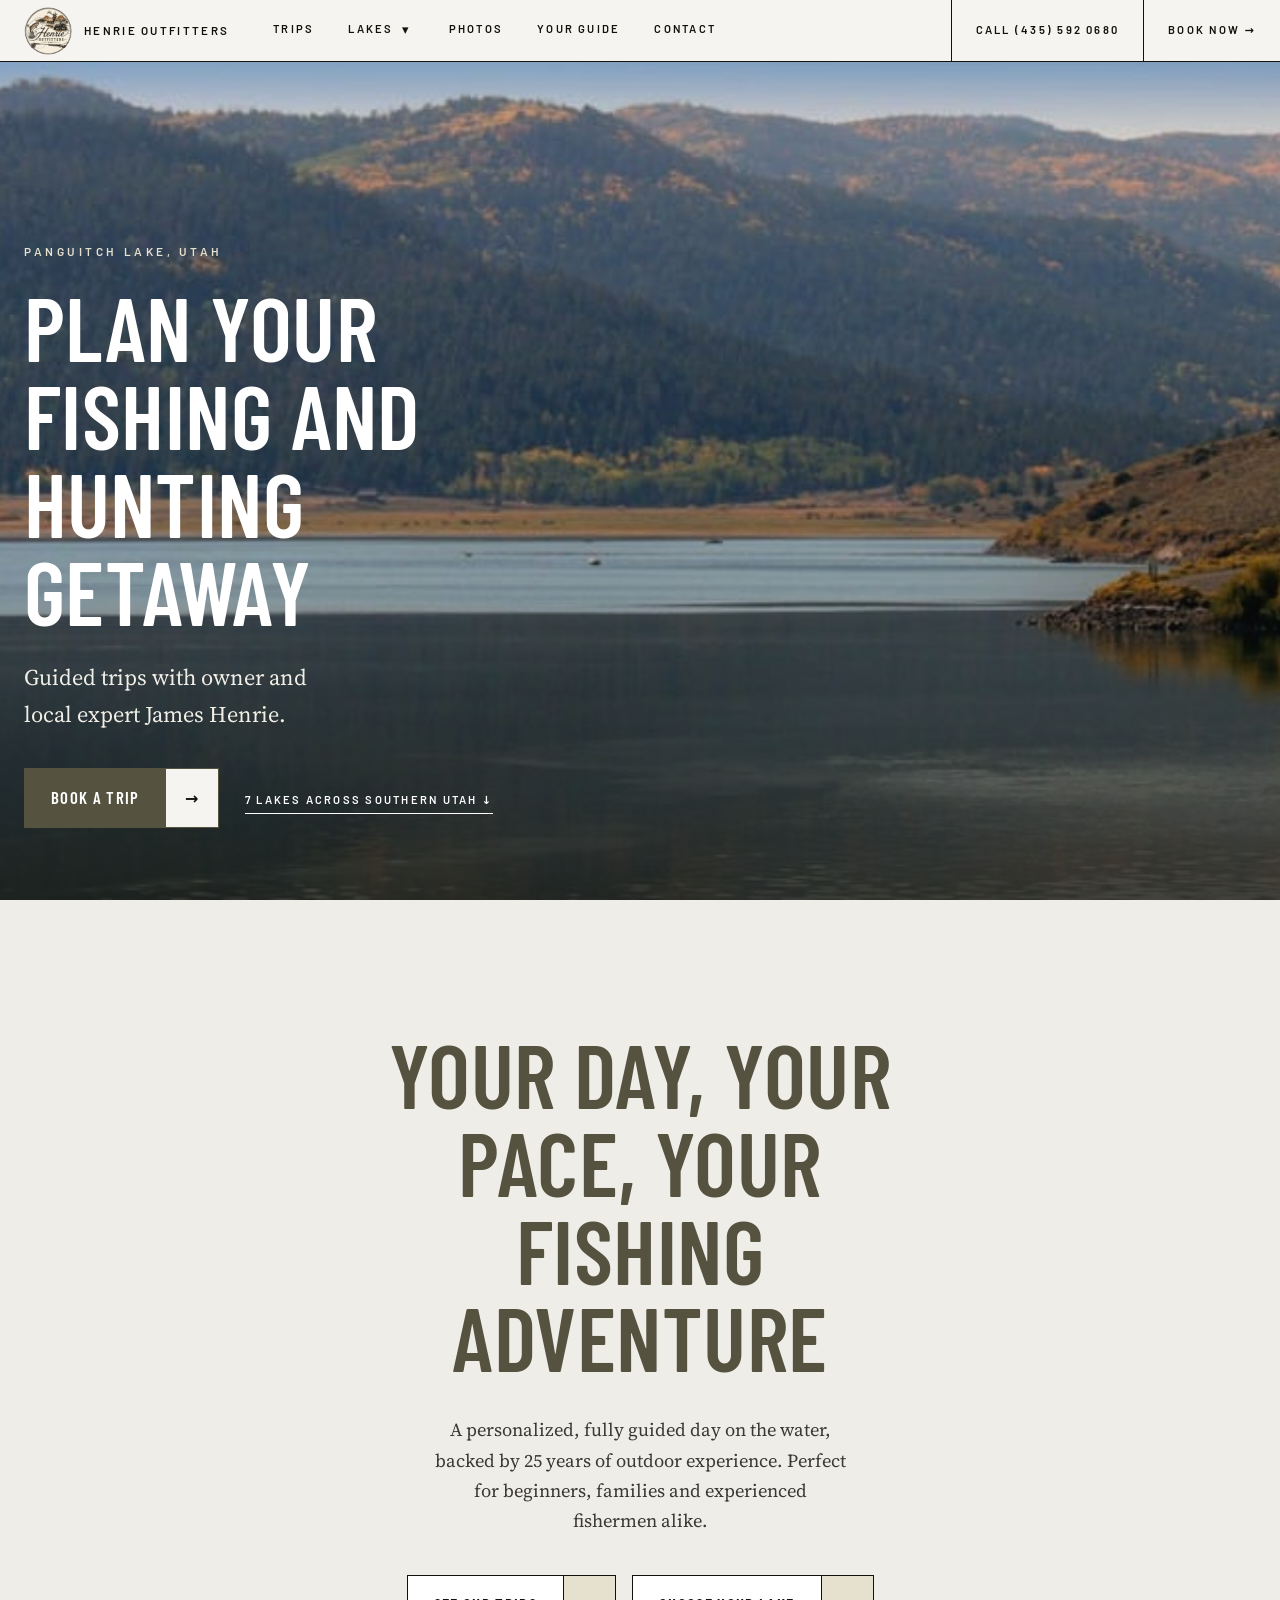
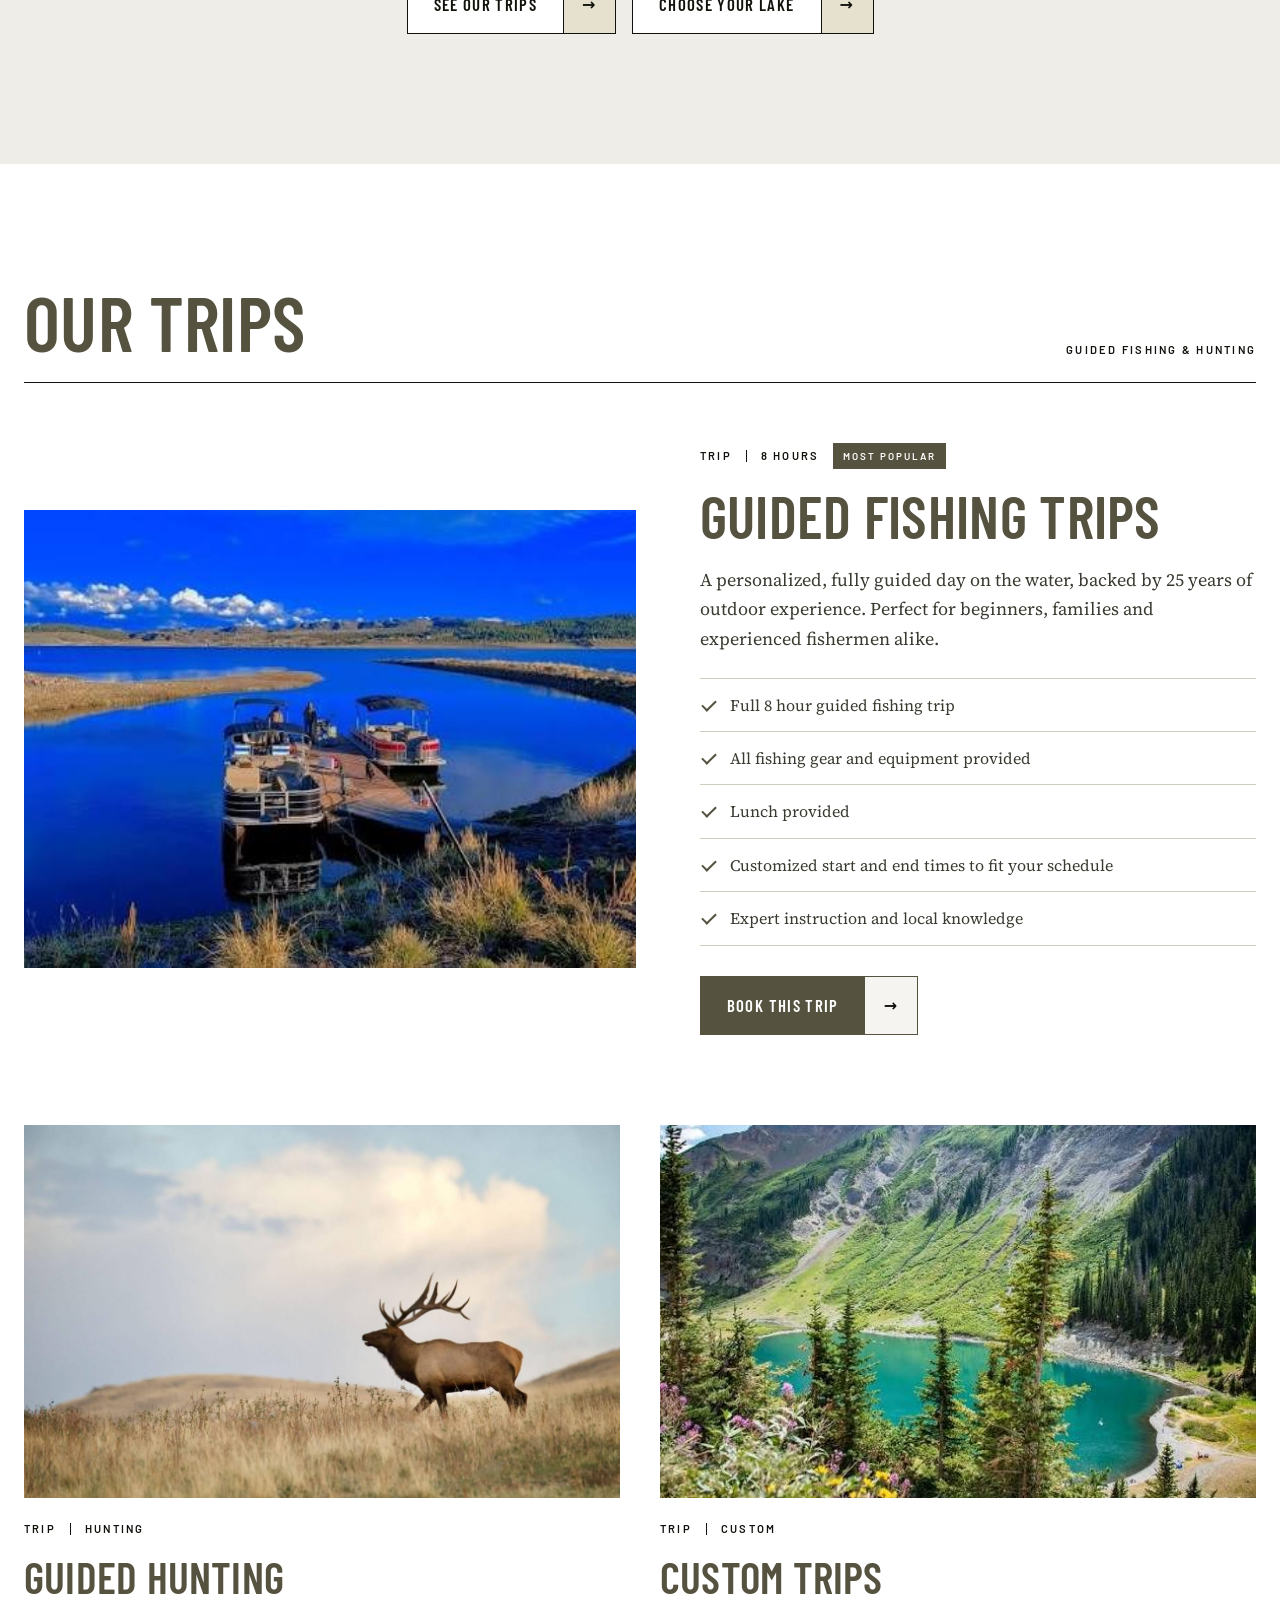
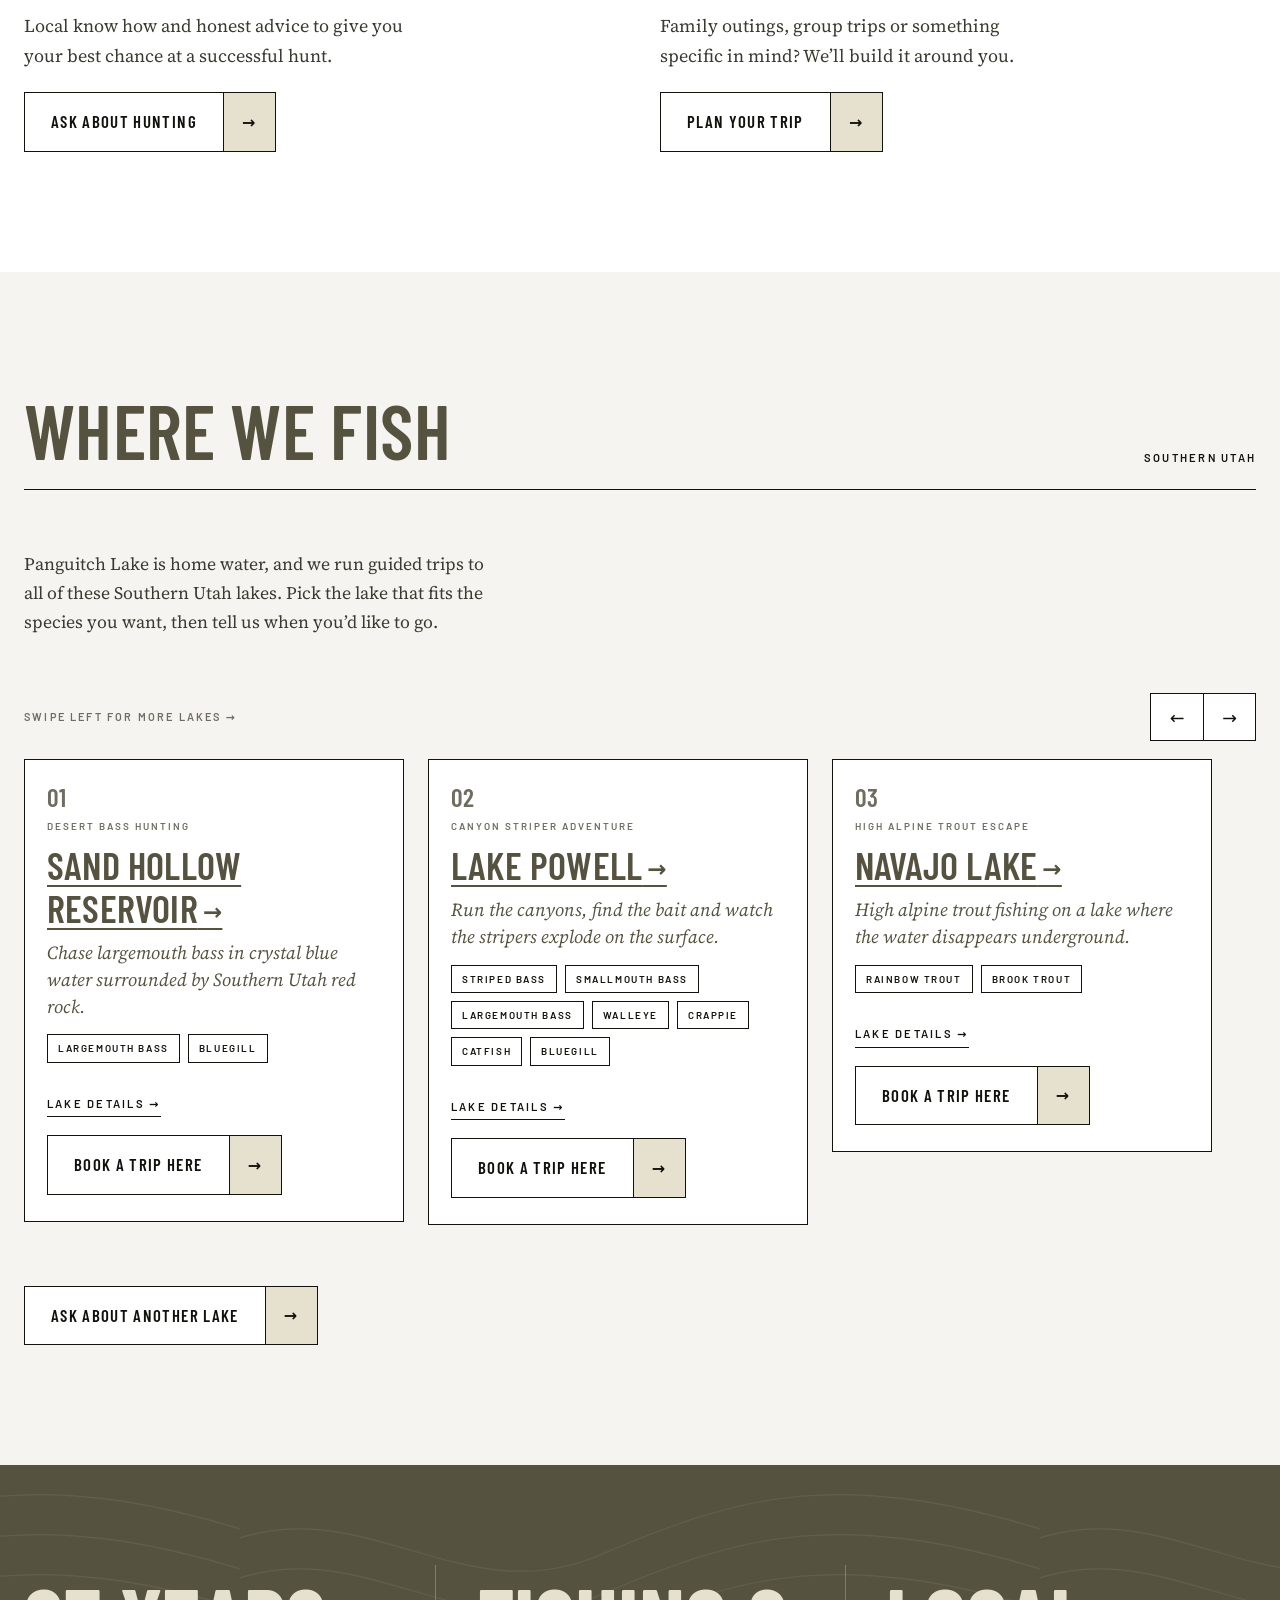
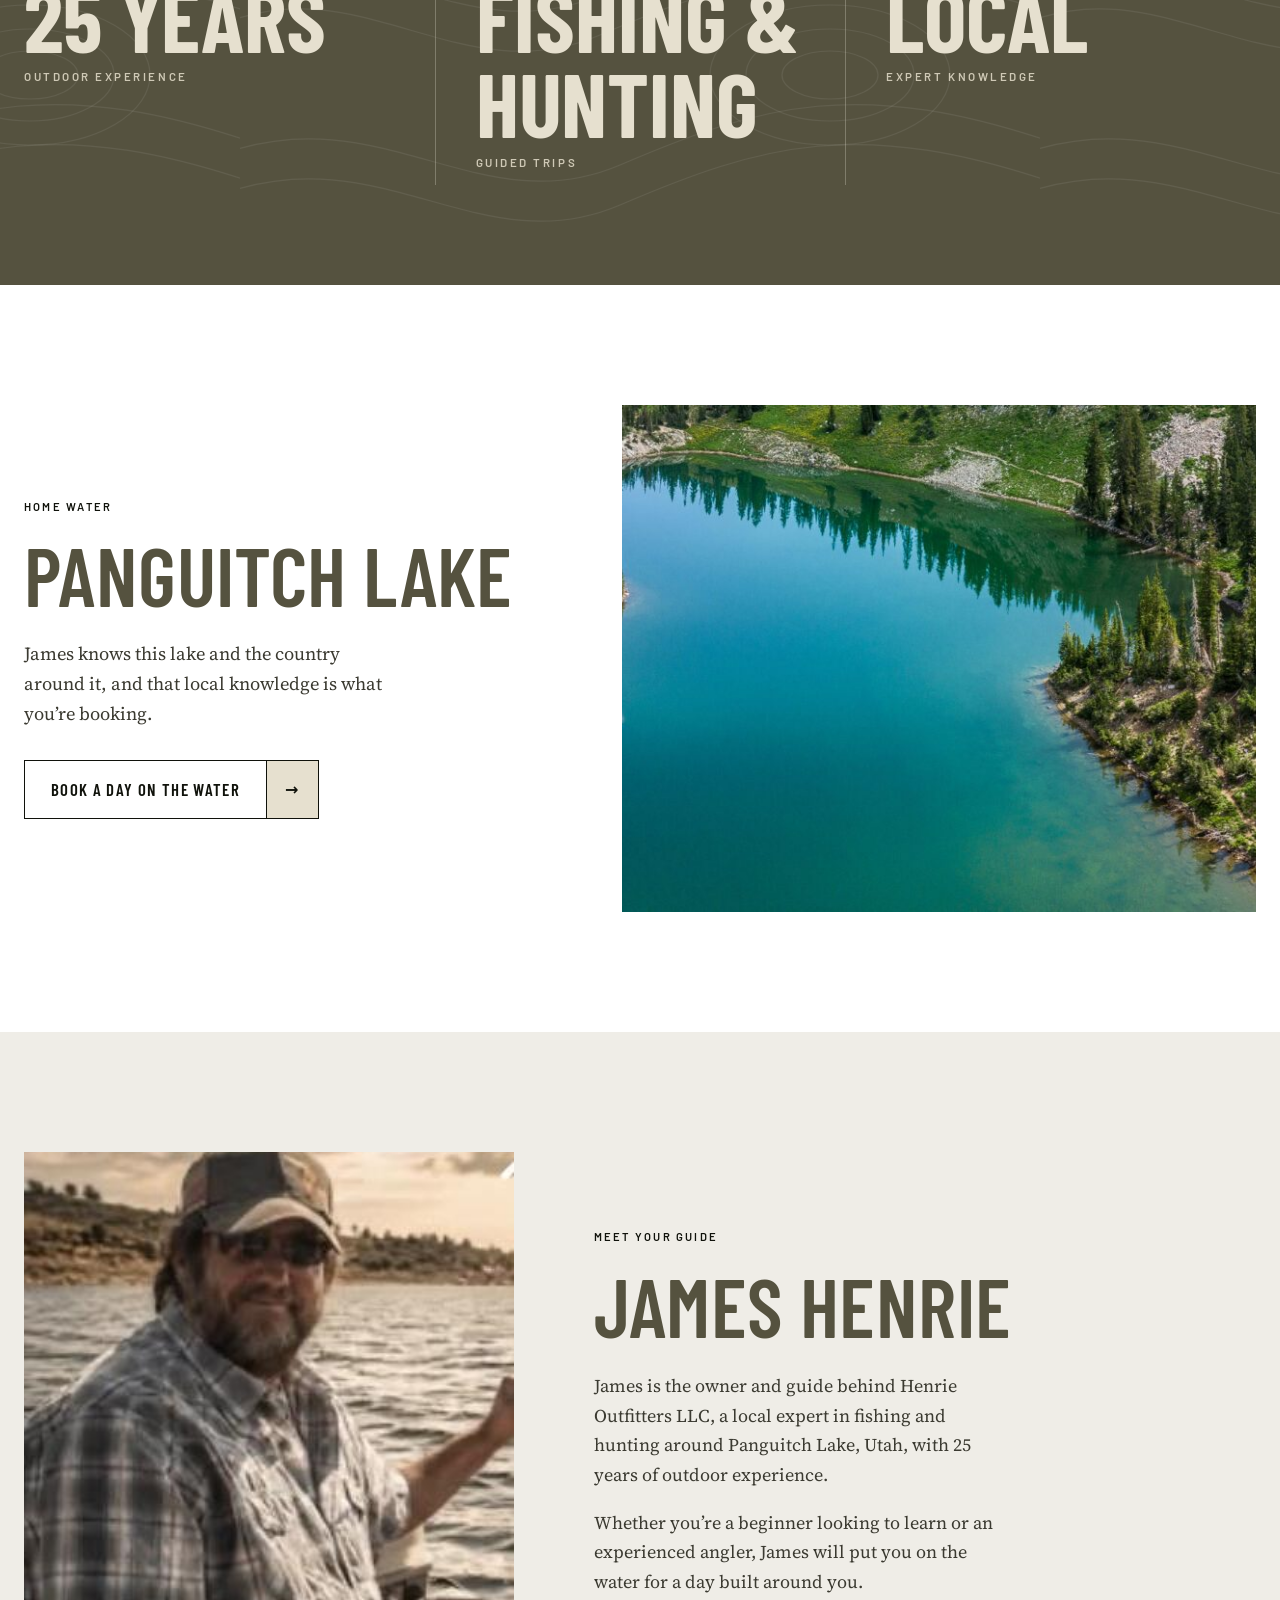
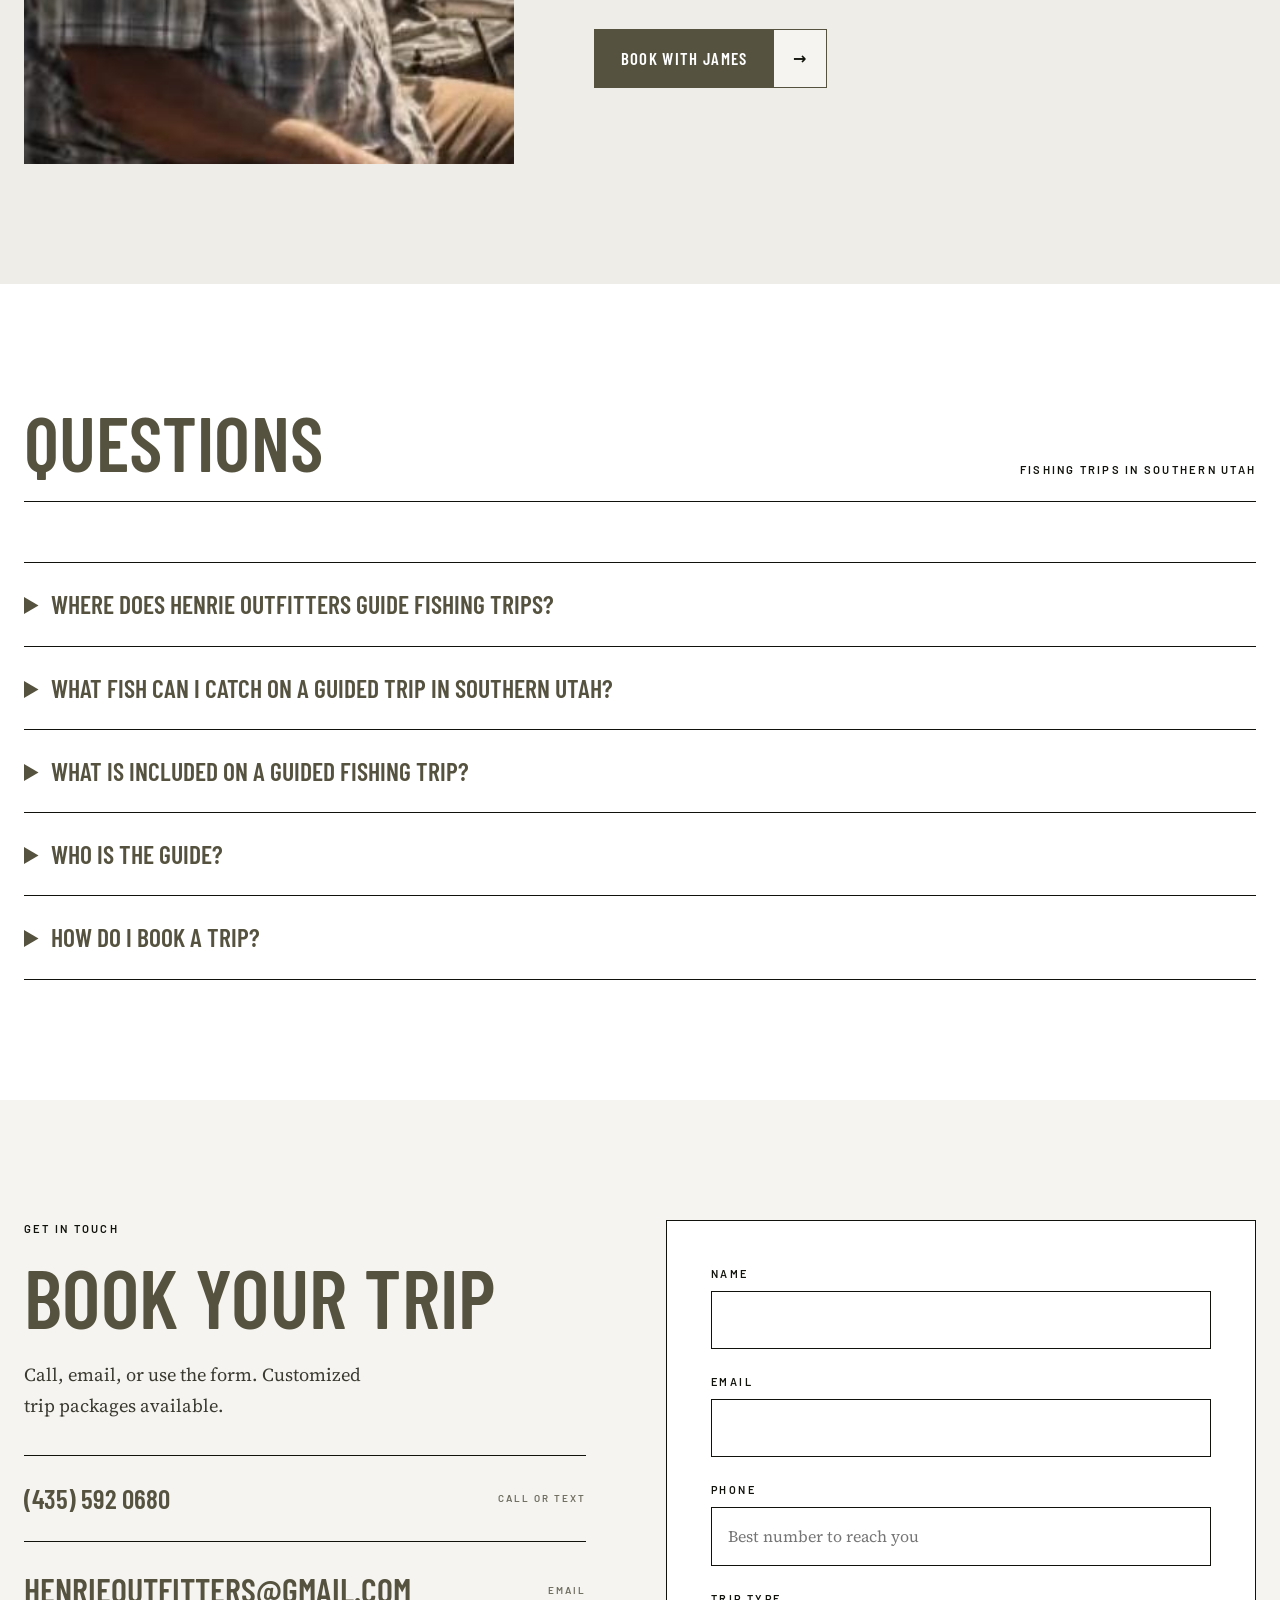
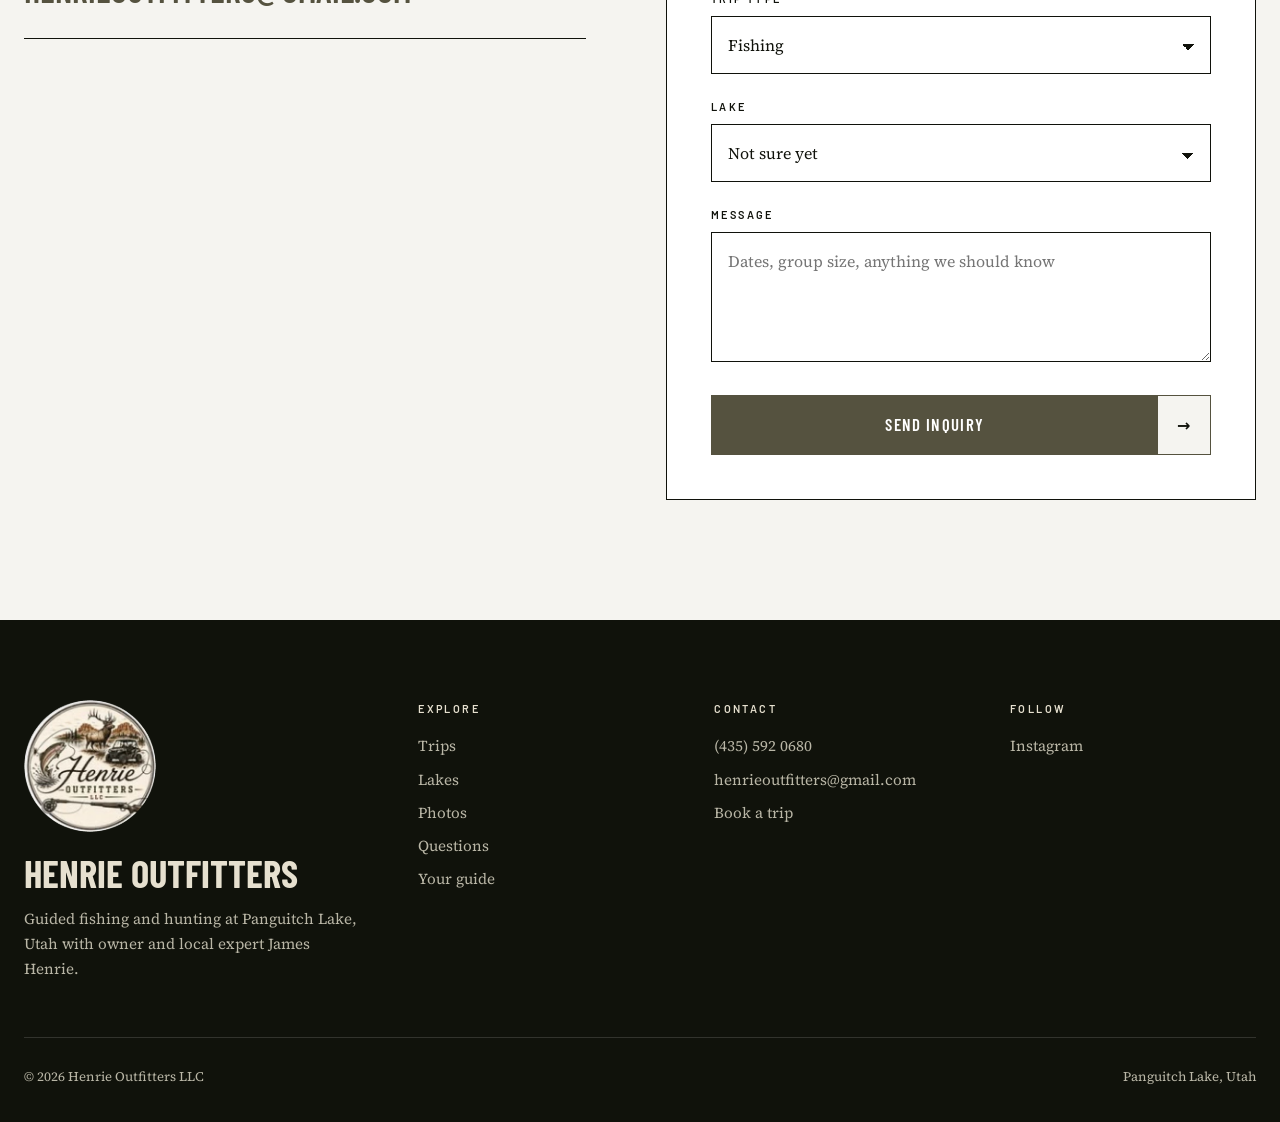
==== commit b577199b: "Ask for a phone number on the booking form Co-Authored-By: Claude Sonnet 5.5 <noreply@anthropic.com>" ====
--- a/index.html
+++ b/index.html
@@ -398,6 +398,8 @@
     <input id="name" name="name" required autocomplete="name">
     <label for="email">Email</label>
     <input id="email" name="email" type="email" required autocomplete="email">
+    <label for="phone">Phone</label>
+    <input id="phone" name="phone" type="tel" autocomplete="tel" inputmode="tel" placeholder="Best number to reach you">
     <label for="trip">Trip type</label>
     <select id="trip" name="trip">
       <option>Fishing</option>
@@ -445,18 +447,31 @@
   e.preventDefault();
   var f=e.target, btn=f.querySelector('button[type=submit]'), msg=document.getElementById('form-msg');
   if(f.company&&f.company.value){return}
-  var mailto='mailto:henrieoutfitters@gmail.com?subject='+encodeURIComponent('Trip inquiry: '+f.trip.value)+'&body='+encodeURIComponent('Name: '+f.name.value+'\nEmail: '+f.email.value+'\nTrip type: '+f.trip.value+'\nLake: '+f.lake.value+'\n\n'+f.message.value);
+  var mailto='mailto:henrieoutfitters@gmail.com?subject='+encodeURIComponent('Trip inquiry: '+f.trip.value)+'&body='+encodeURIComponent('Name: '+f.name.value+'\nEmail: '+f.email.value+'\nPhone: '+f.phone.value+'\nTrip type: '+f.trip.value+'\nLake: '+f.lake.value+'\n\n'+f.message.value);
   btn.disabled=true; msg.hidden=false; msg.className='note'; msg.textContent='Sending...';
+  var data={name:f.name.value,email:f.email.value,phone:f.phone.value,trip_type:f.trip.value,lake:f.lake.value,message:f.message.value,_subject:'Trip inquiry: '+f.trip.value+' - '+f.lake.value,_template:'table',_replyto:f.email.value};
+  function done(){f.reset(); msg.className='note ok'; msg.textContent='Thanks. Your inquiry was sent and we will be in touch soon. You can also call (435) 592 0680.'}
+  function fail(){msg.className='note err'; msg.innerHTML='Sorry, that did not send. Please call <a href="tel:+14355920680">(435) 592 0680</a> or <a href="'+mailto+'">email us instead</a>.'}
+  function viaForm(){
+    // Fallback: a normal form post into a hidden frame (no cross-site restrictions on fetch)
+    var fr=document.createElement('iframe'); fr.name='fs-frame'; fr.style.display='none'; document.body.appendChild(fr);
+    var h=document.createElement('form'); h.method='POST'; h.action='https://formsubmit.co/henrieoutfitters@gmail.com'; h.target='fs-frame'; h.style.display='none';
+    Object.keys(data).forEach(function(k){var i=document.createElement('input'); i.type='hidden'; i.name=k; i.value=data[k]; h.appendChild(i)});
+    var c=document.createElement('input'); c.type='hidden'; c.name='_captcha'; c.value='false'; h.appendChild(c);
+    document.body.appendChild(h); h.submit();
+    setTimeout(function(){done(); btn.disabled=false; h.remove()},1500);
+  }
   fetch('https://formsubmit.co/ajax/henrieoutfitters@gmail.com',{
     method:'POST',
     headers:{'Content-Type':'application/json','Accept':'application/json'},
-    body:JSON.stringify({name:f.name.value,email:f.email.value,trip_type:f.trip.value,lake:f.lake.value,message:f.message.value,_subject:'Trip inquiry: '+f.trip.value+' - '+f.lake.value,_template:'table',_replyto:f.email.value})
+    body:JSON.stringify(data)
   }).then(function(r){return r.json().then(function(d){return {ok:r.ok&&String(d.success)!=='false',d:d}})}).then(function(x){
-    if(!x.ok)throw new Error('failed');
-    f.reset(); msg.className='note ok'; msg.textContent='Thanks. Your inquiry was sent and we will be in touch soon. You can also call (435) 592 0680.';
-  }).catch(function(){
-    msg.className='note err'; msg.innerHTML='Sorry, that did not send. Please call <a href="tel:+14355920680">(435) 592 0680</a> or <a href="'+mailto+'">email us instead</a>.';
-  }).then(function(){btn.disabled=false});
+    if(!x.ok){console.warn('Formsubmit:',x.d); throw new Error('rejected')}
+    done(); btn.disabled=false;
+  }).catch(function(err){
+    if(err&&err.message==='rejected'){fail(); btn.disabled=false; return}
+    viaForm();
+  });
 });
 
 </script>
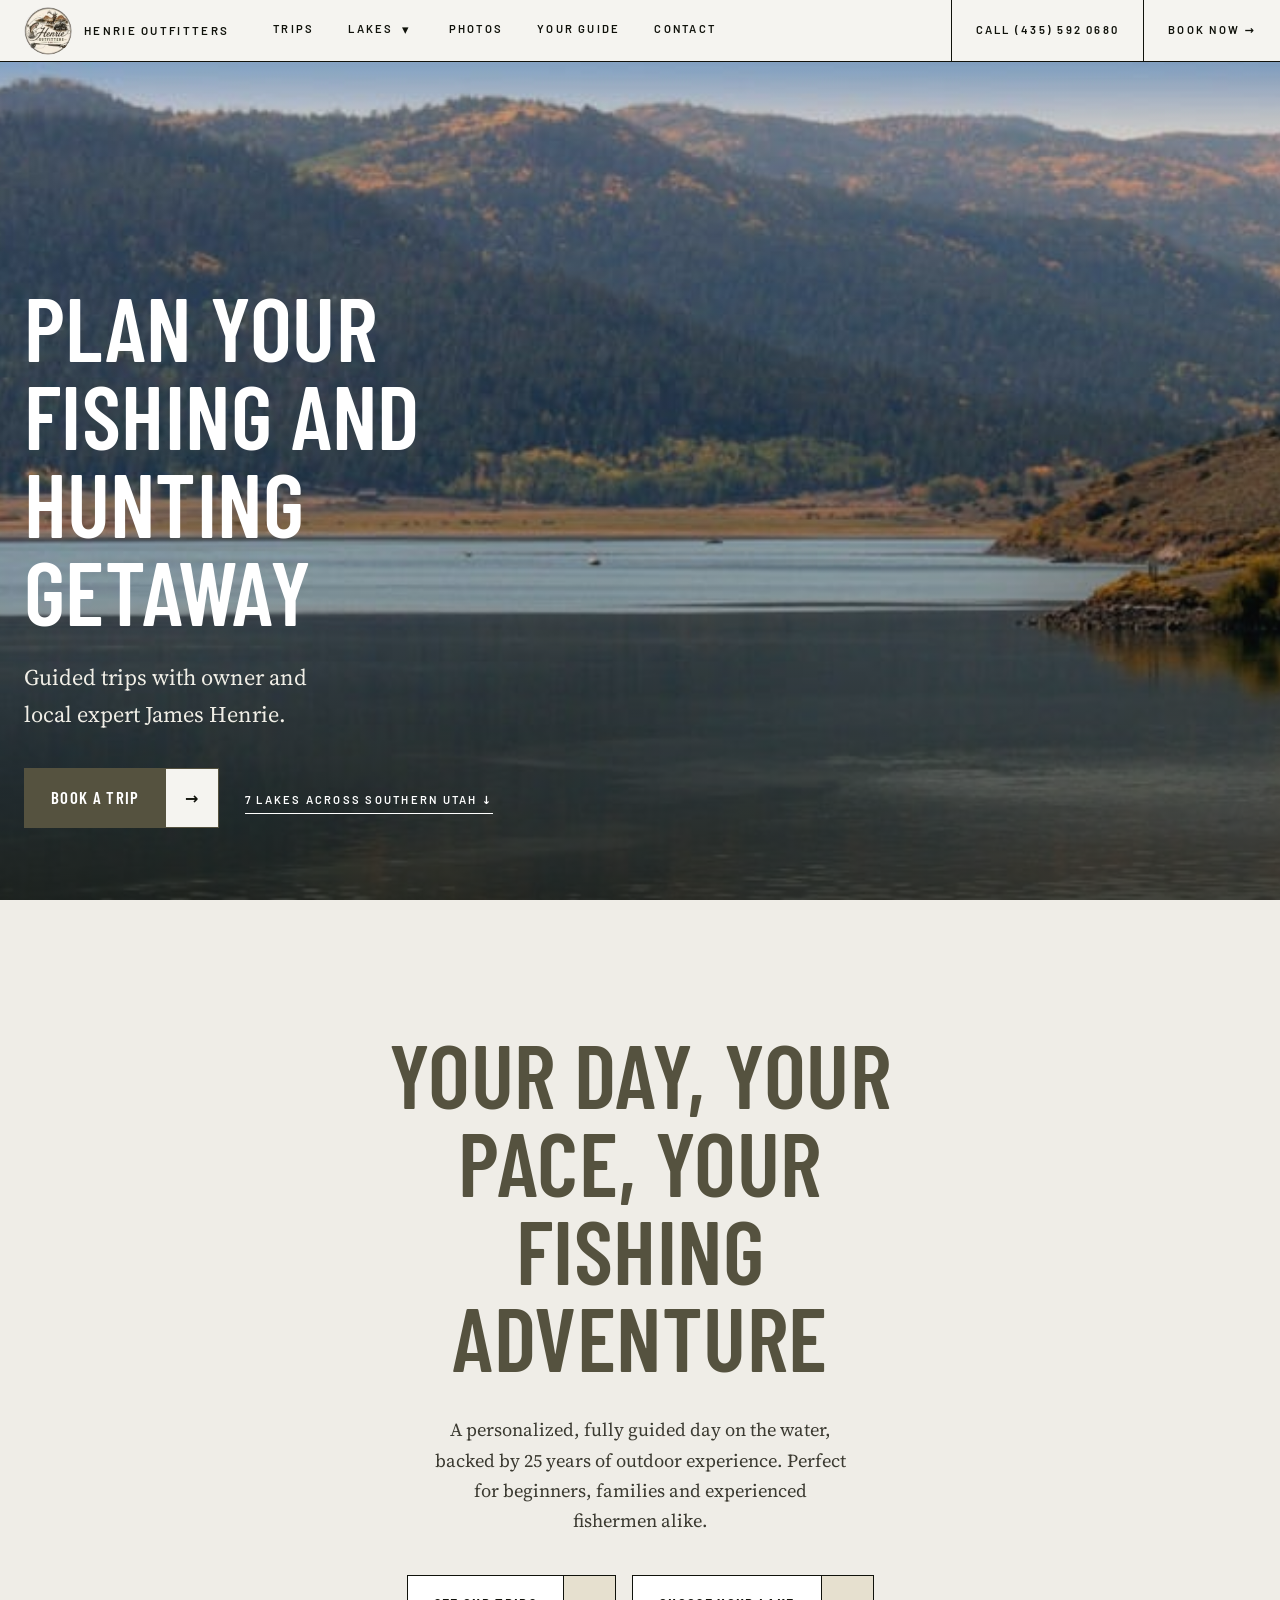
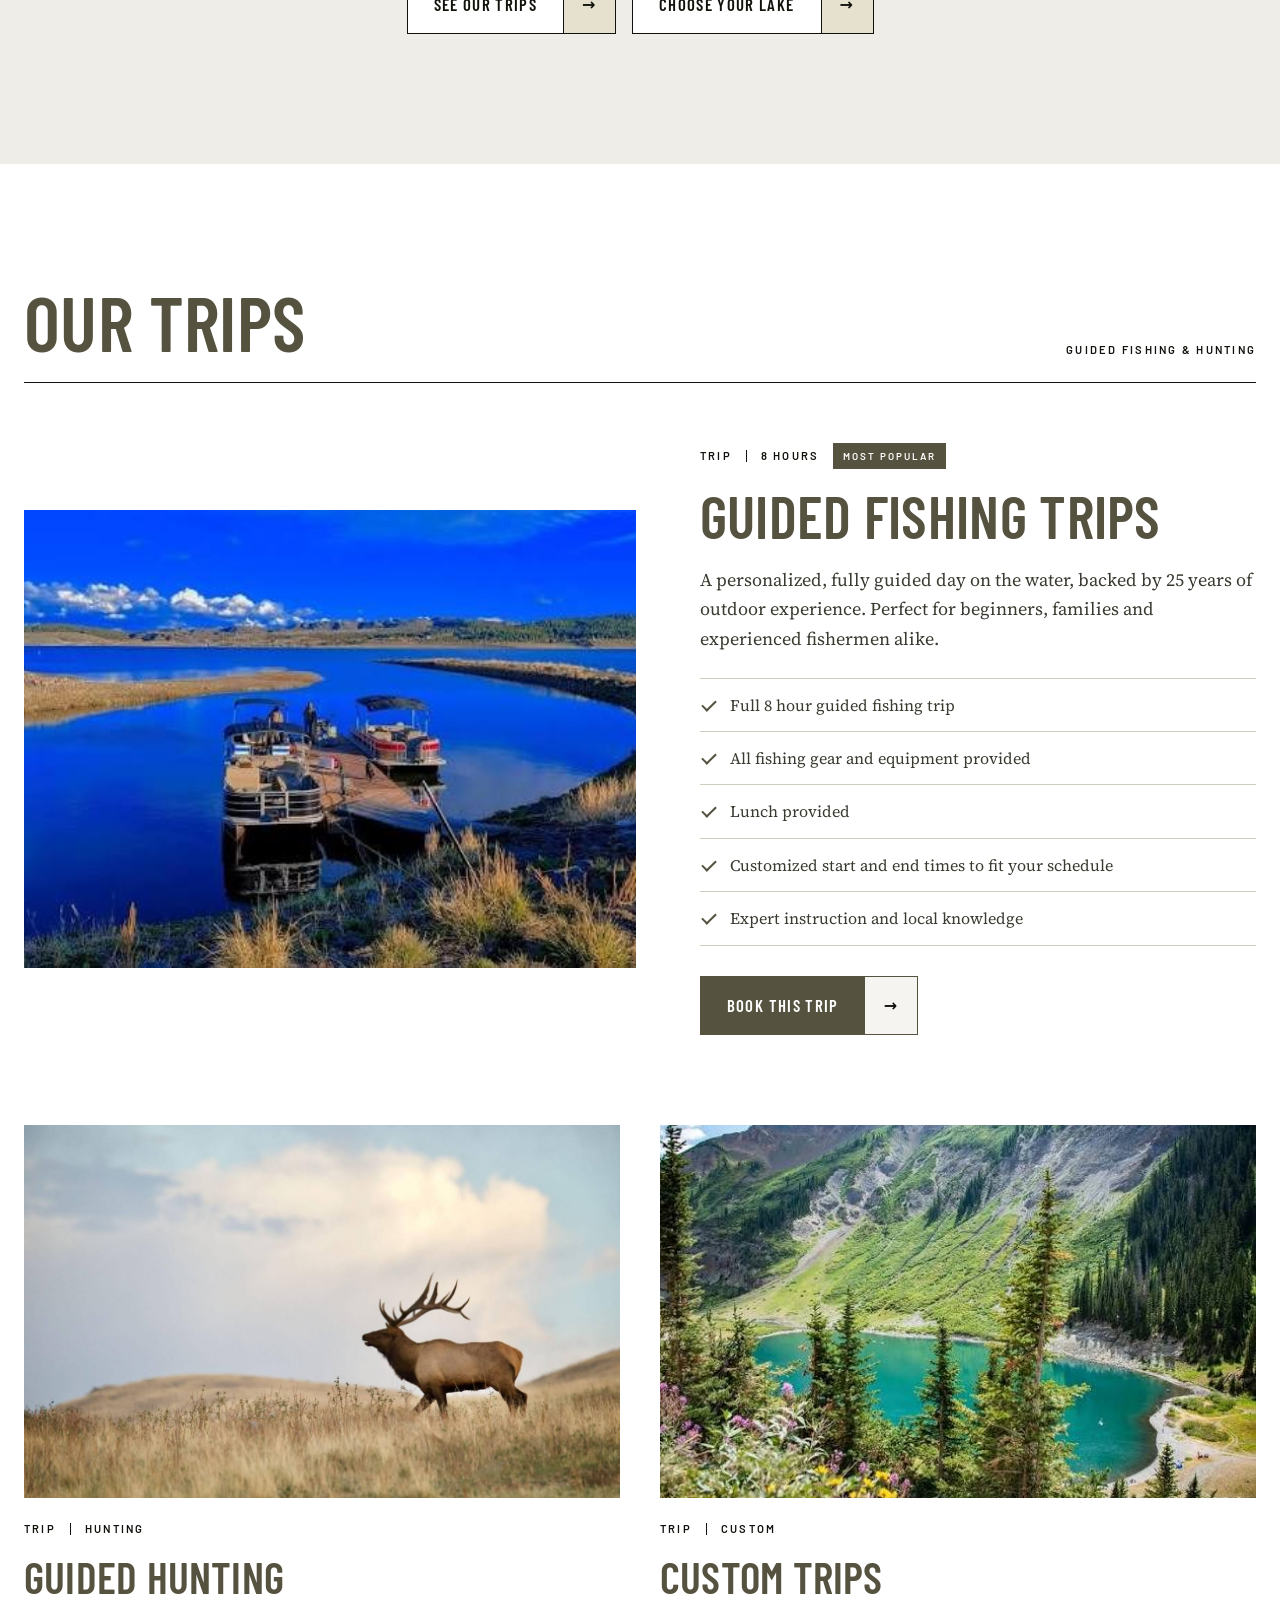
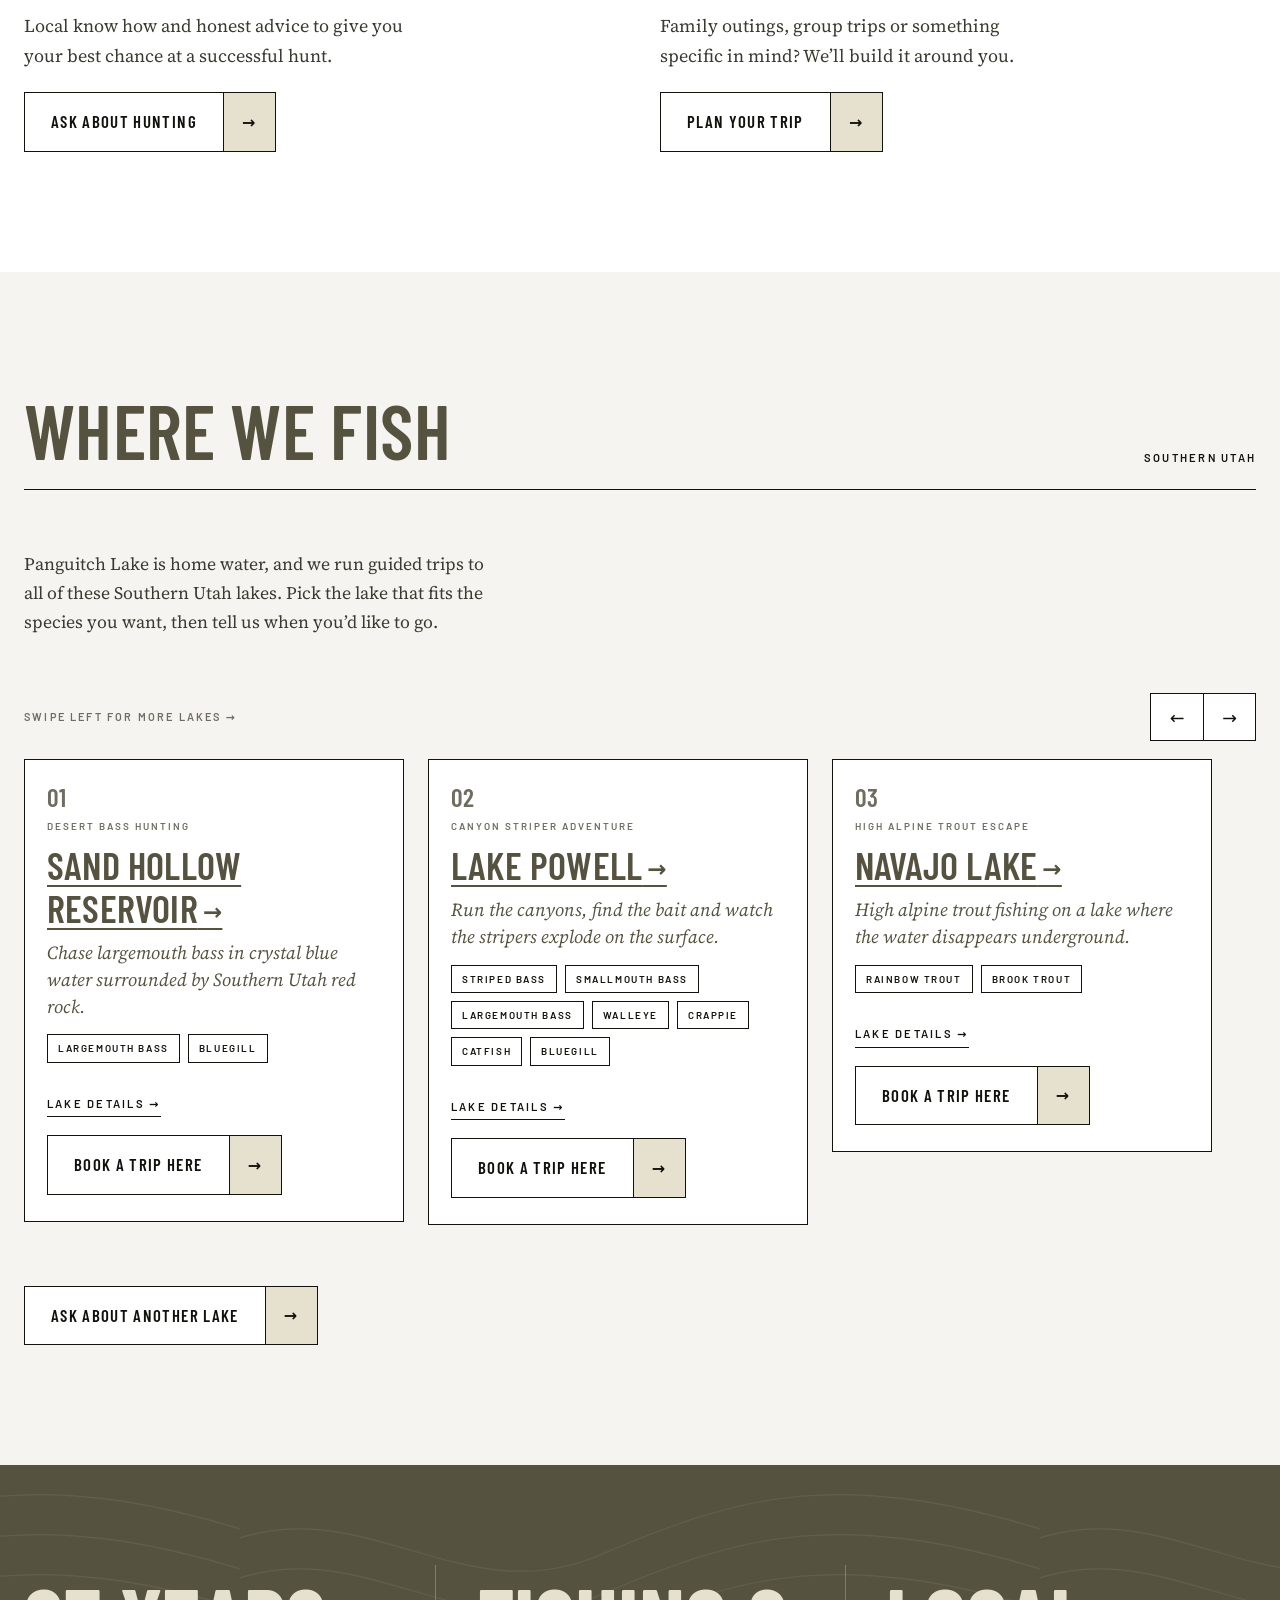
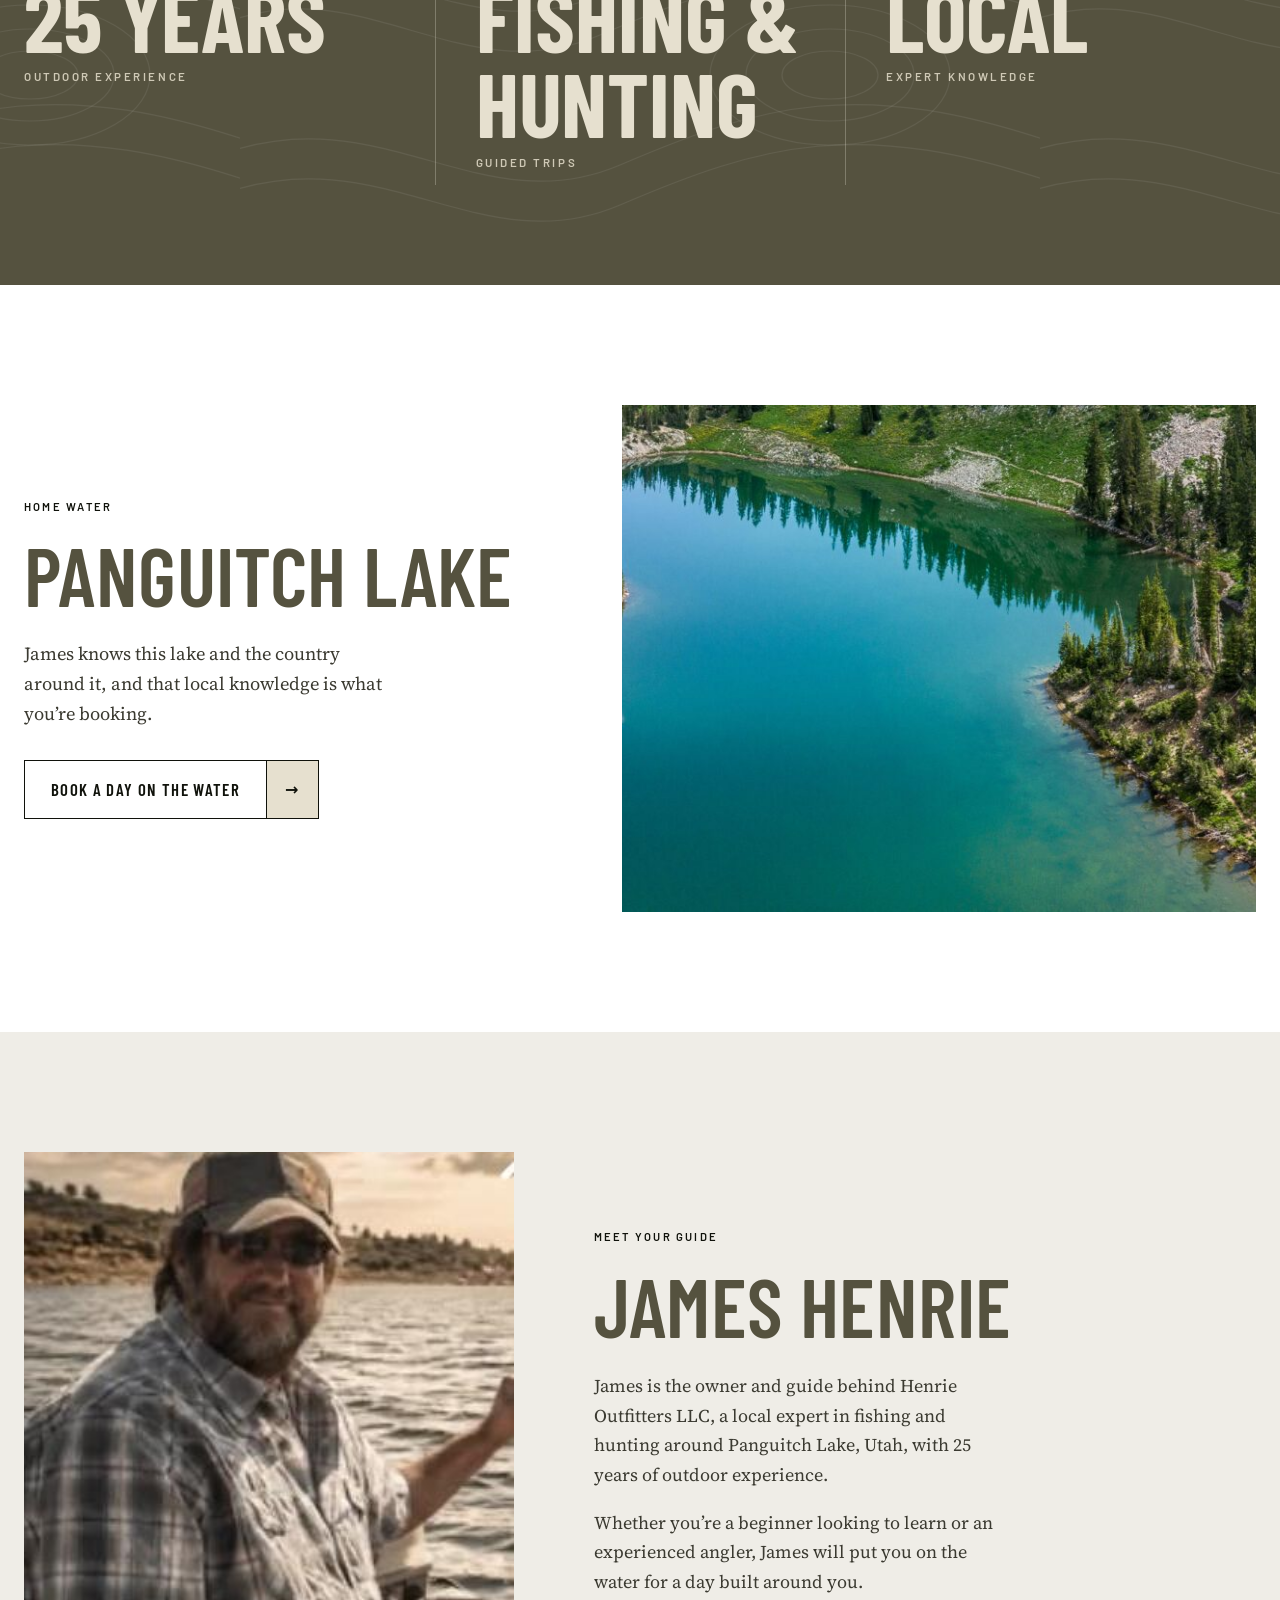
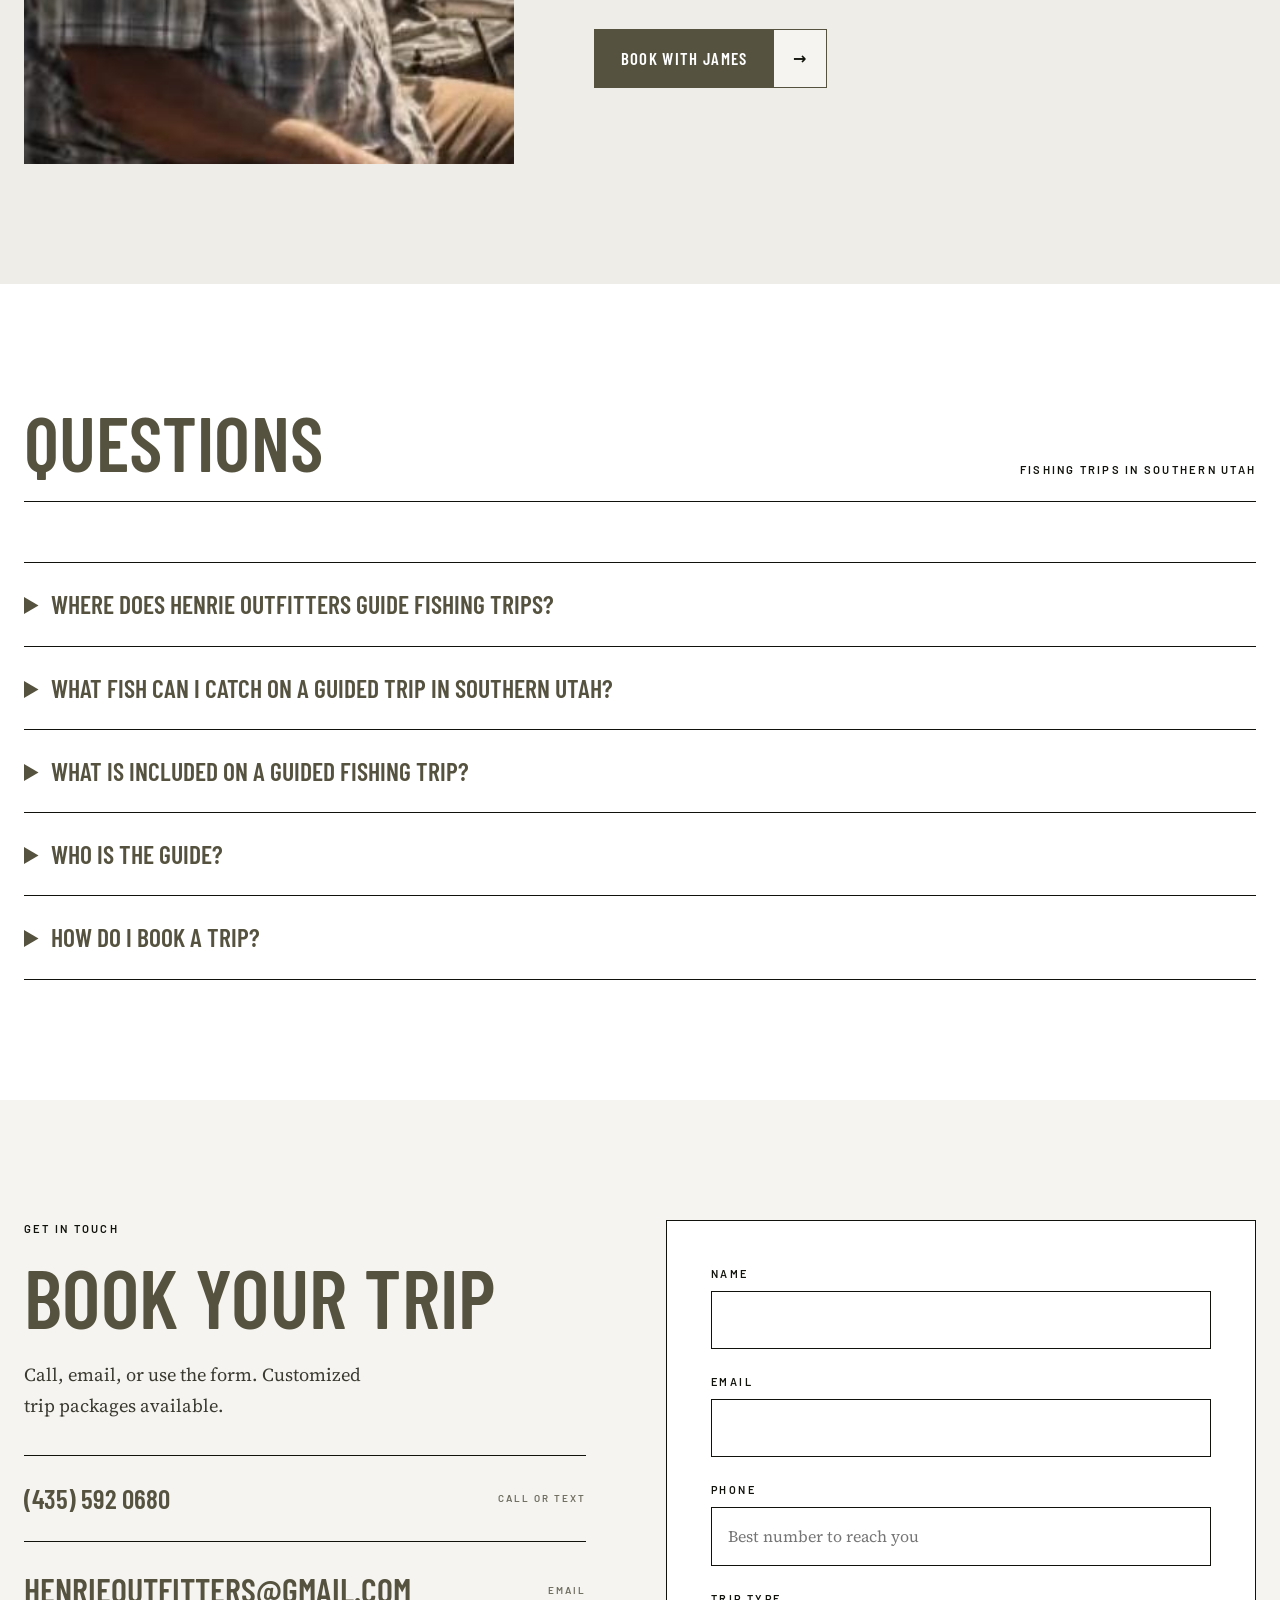
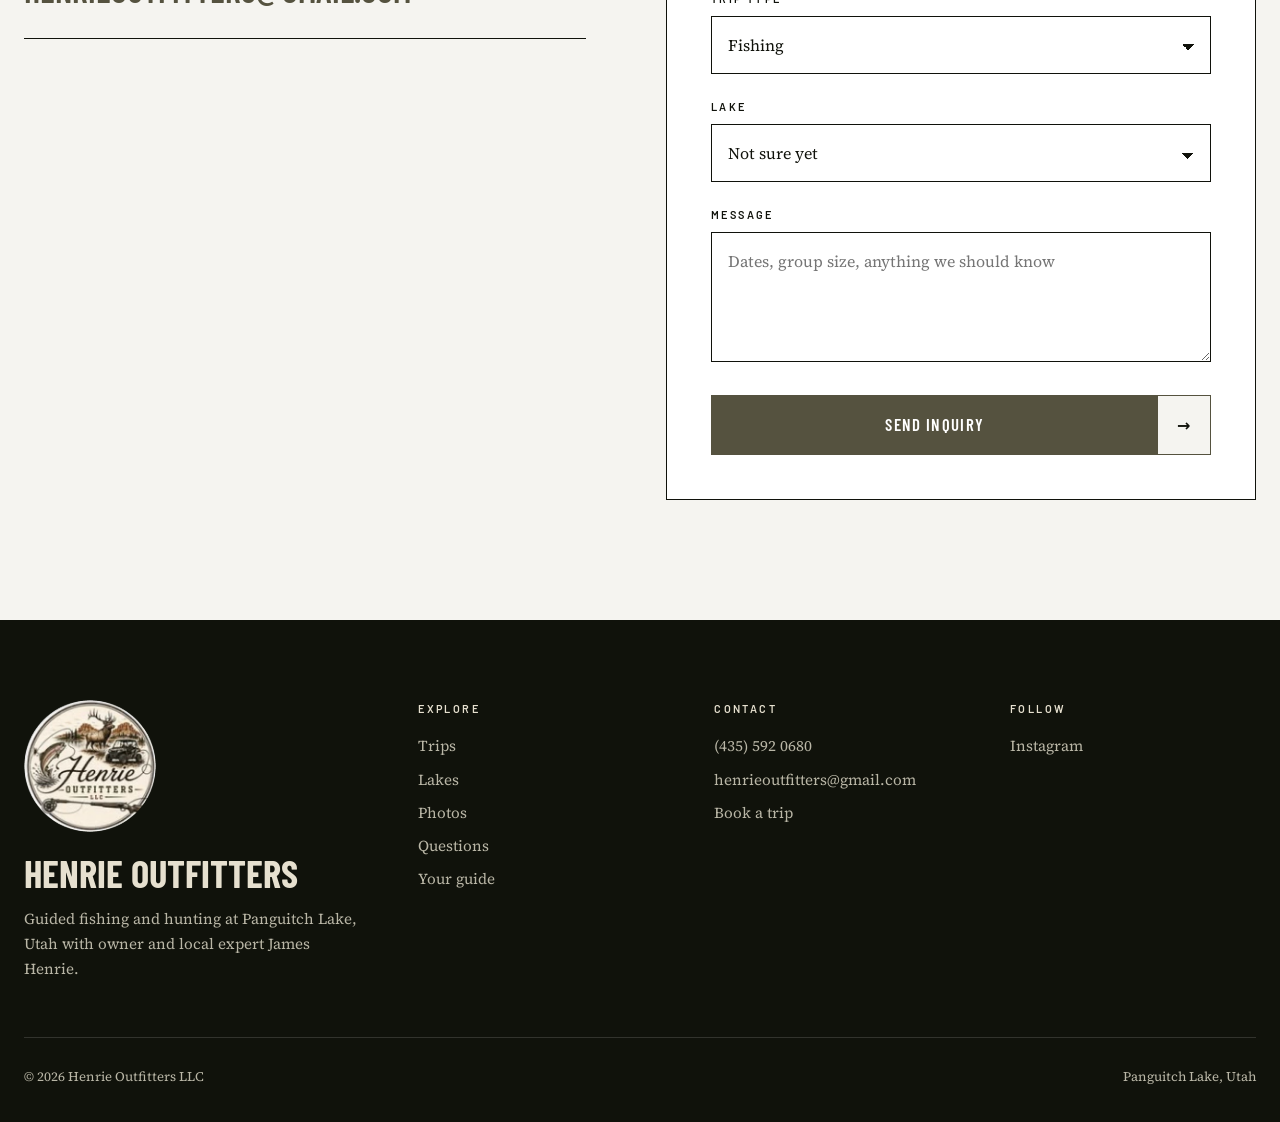
==== commit 372618b0: "Remove small Panguitch Lake label above the hero headline Co-Authored-By: Claude Sonnet 5.5 <noreply" ====
--- a/index.html
+++ b/index.html
@@ -262,7 +262,6 @@
 
 <section class="hero">
   <div class="wrap">
-    <span class="kicker">Panguitch Lake, Utah</span>
     <h1>Plan your fishing and hunting getaway</h1>
     <p>Guided trips with owner and local expert James Henrie.</p>
     <a class="btn solid" href="#contact"><span>Book a trip</span><i>&rarr;</i></a>
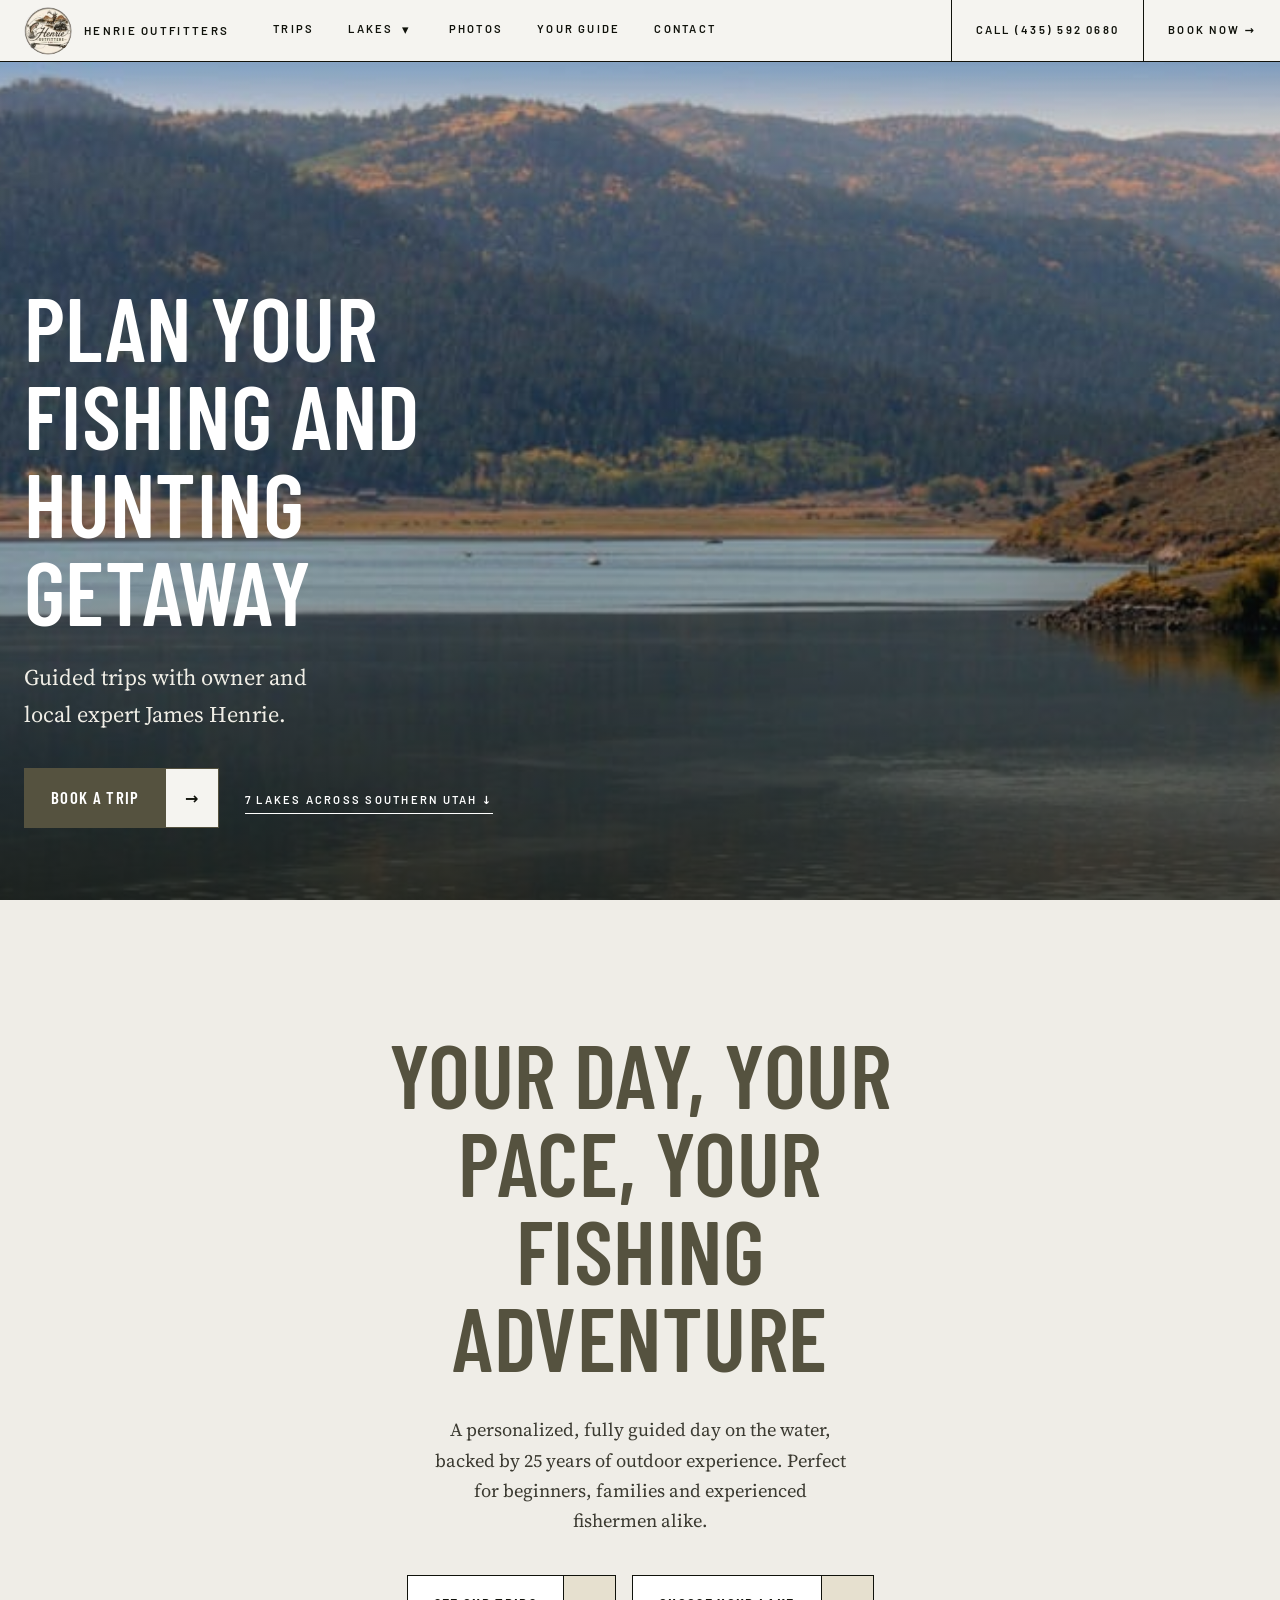
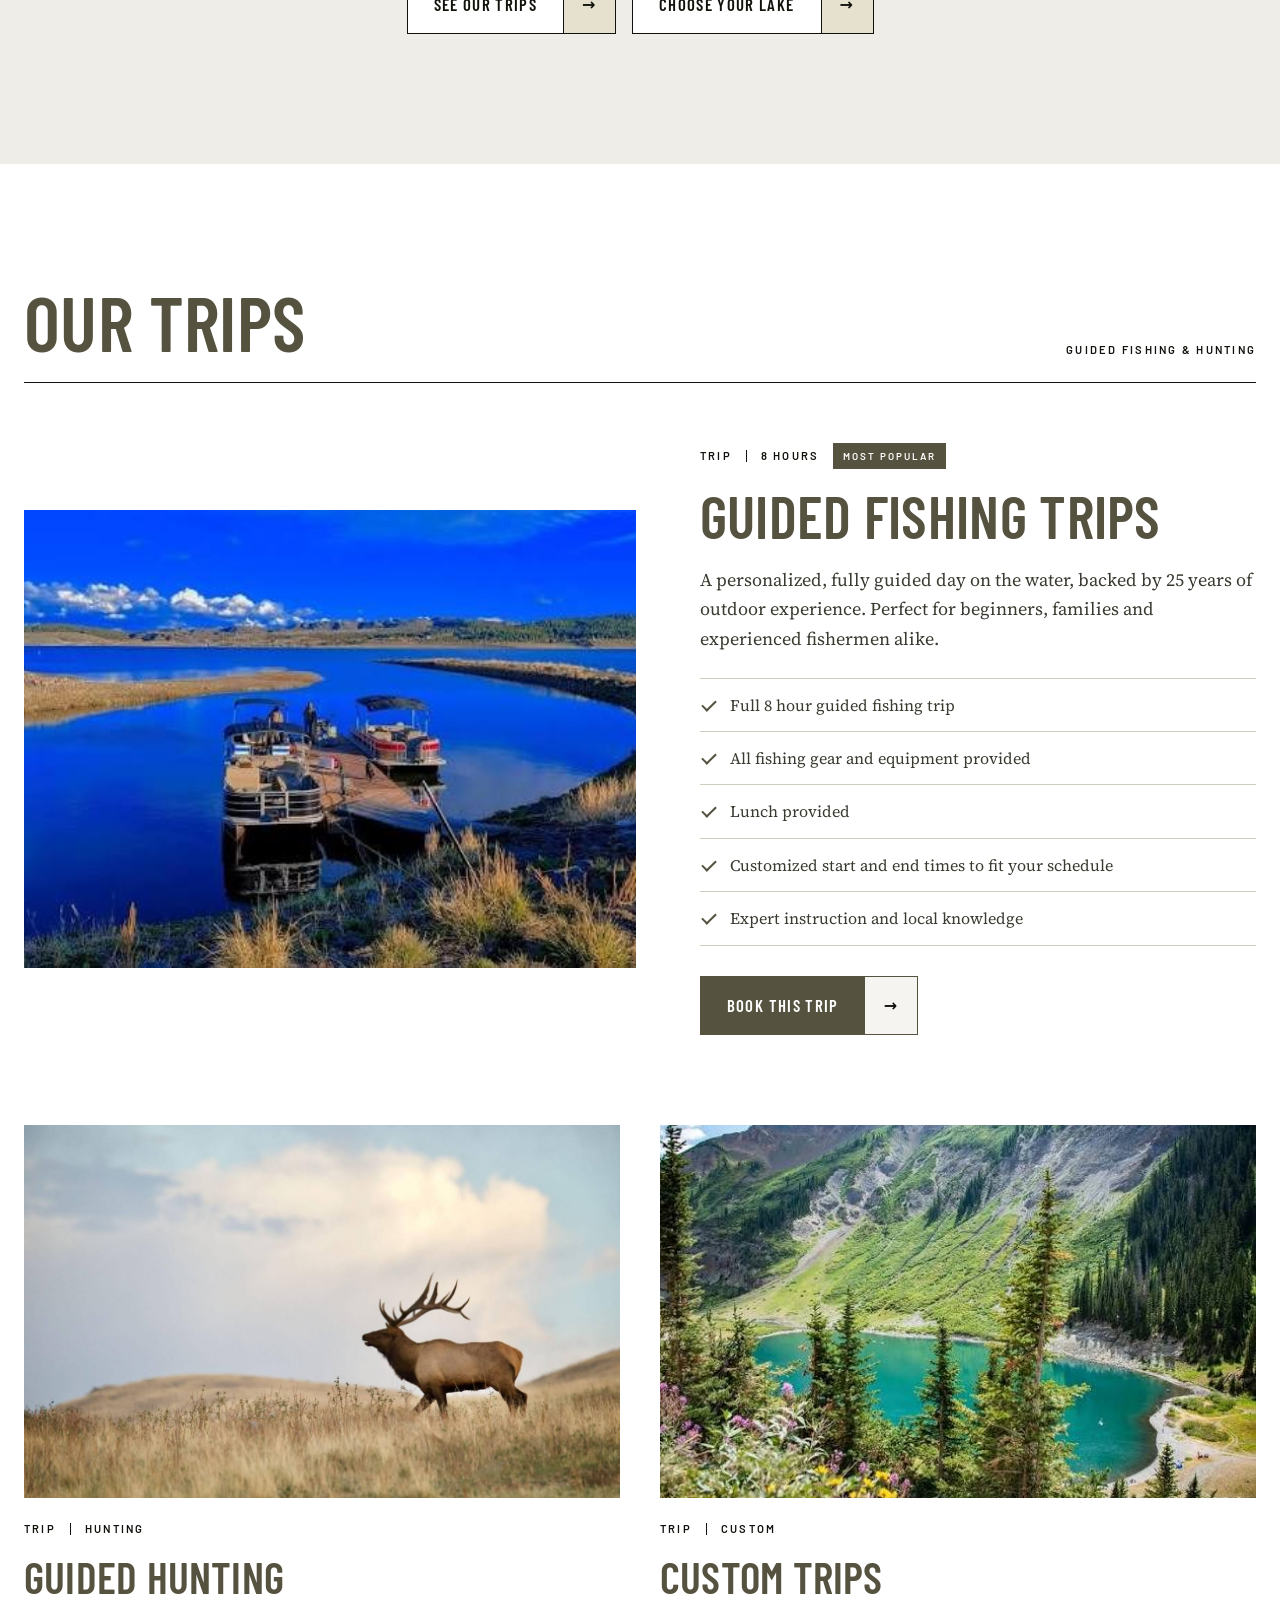
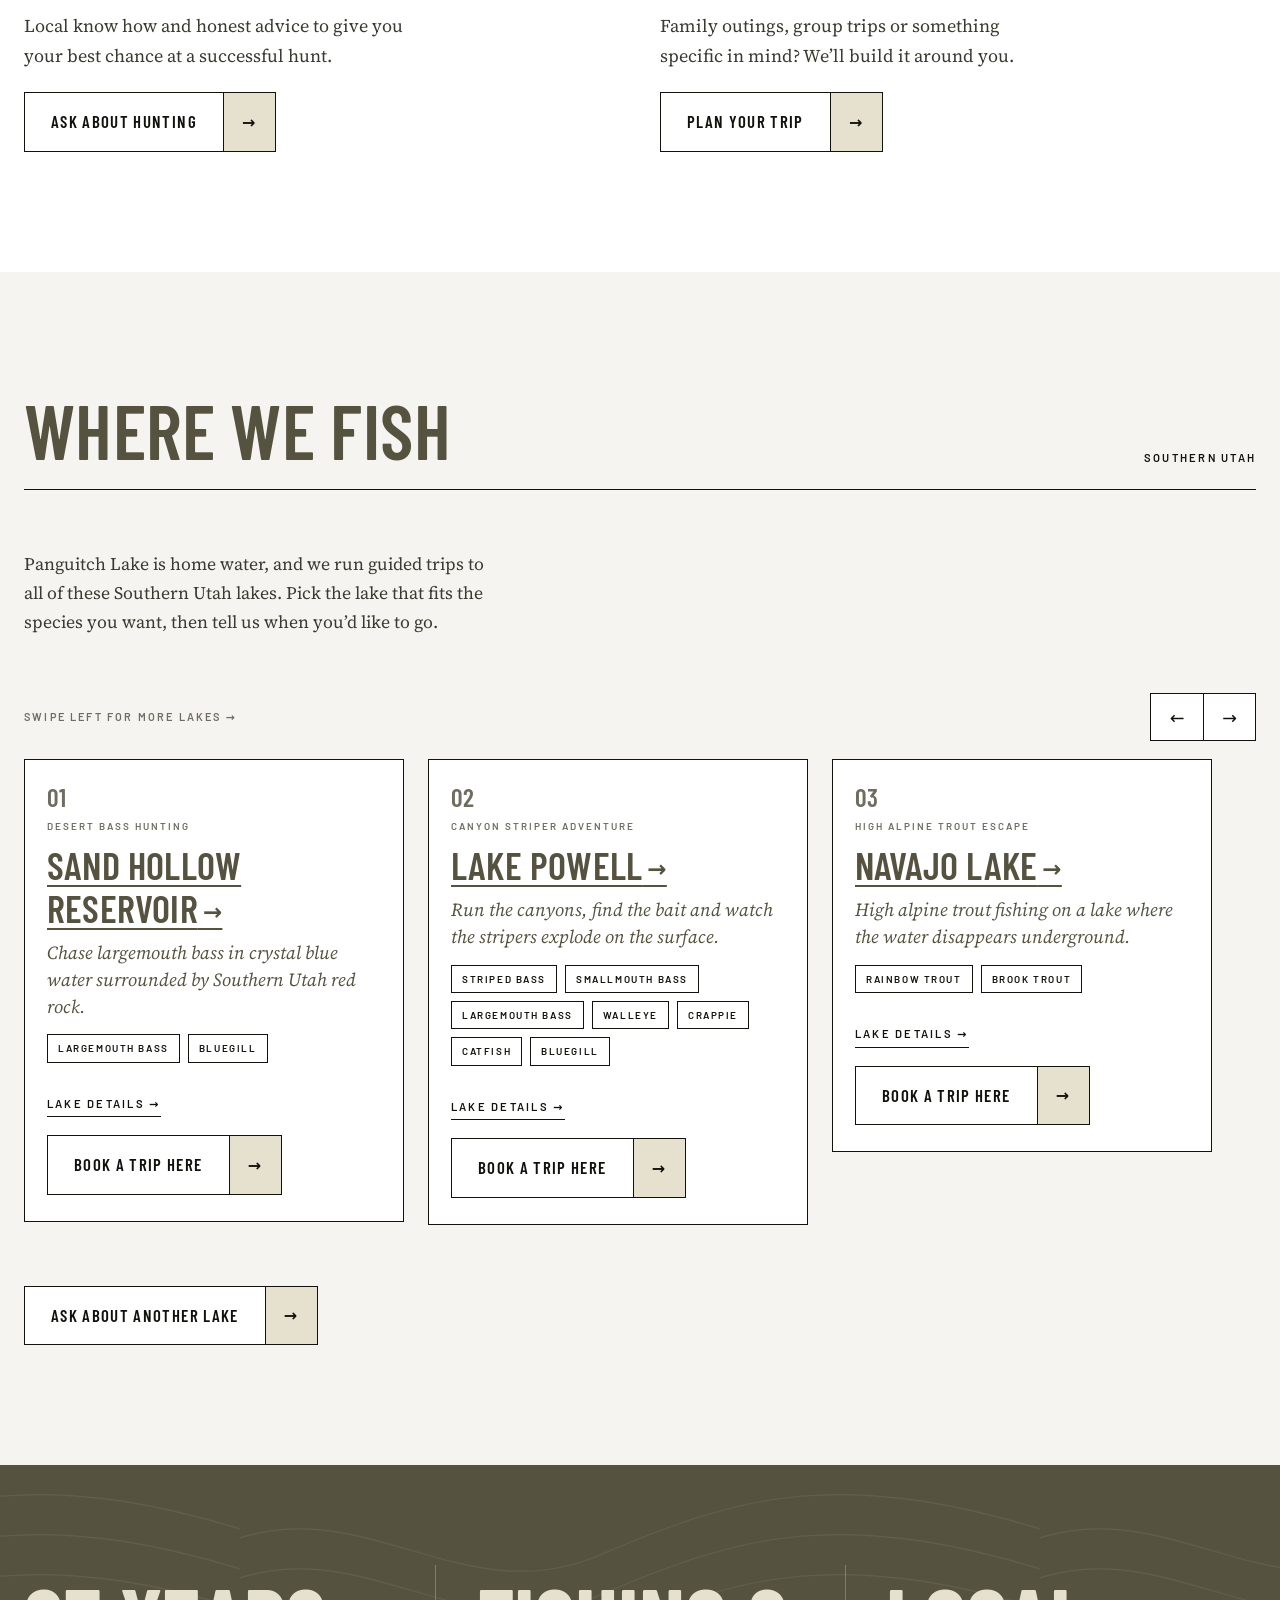
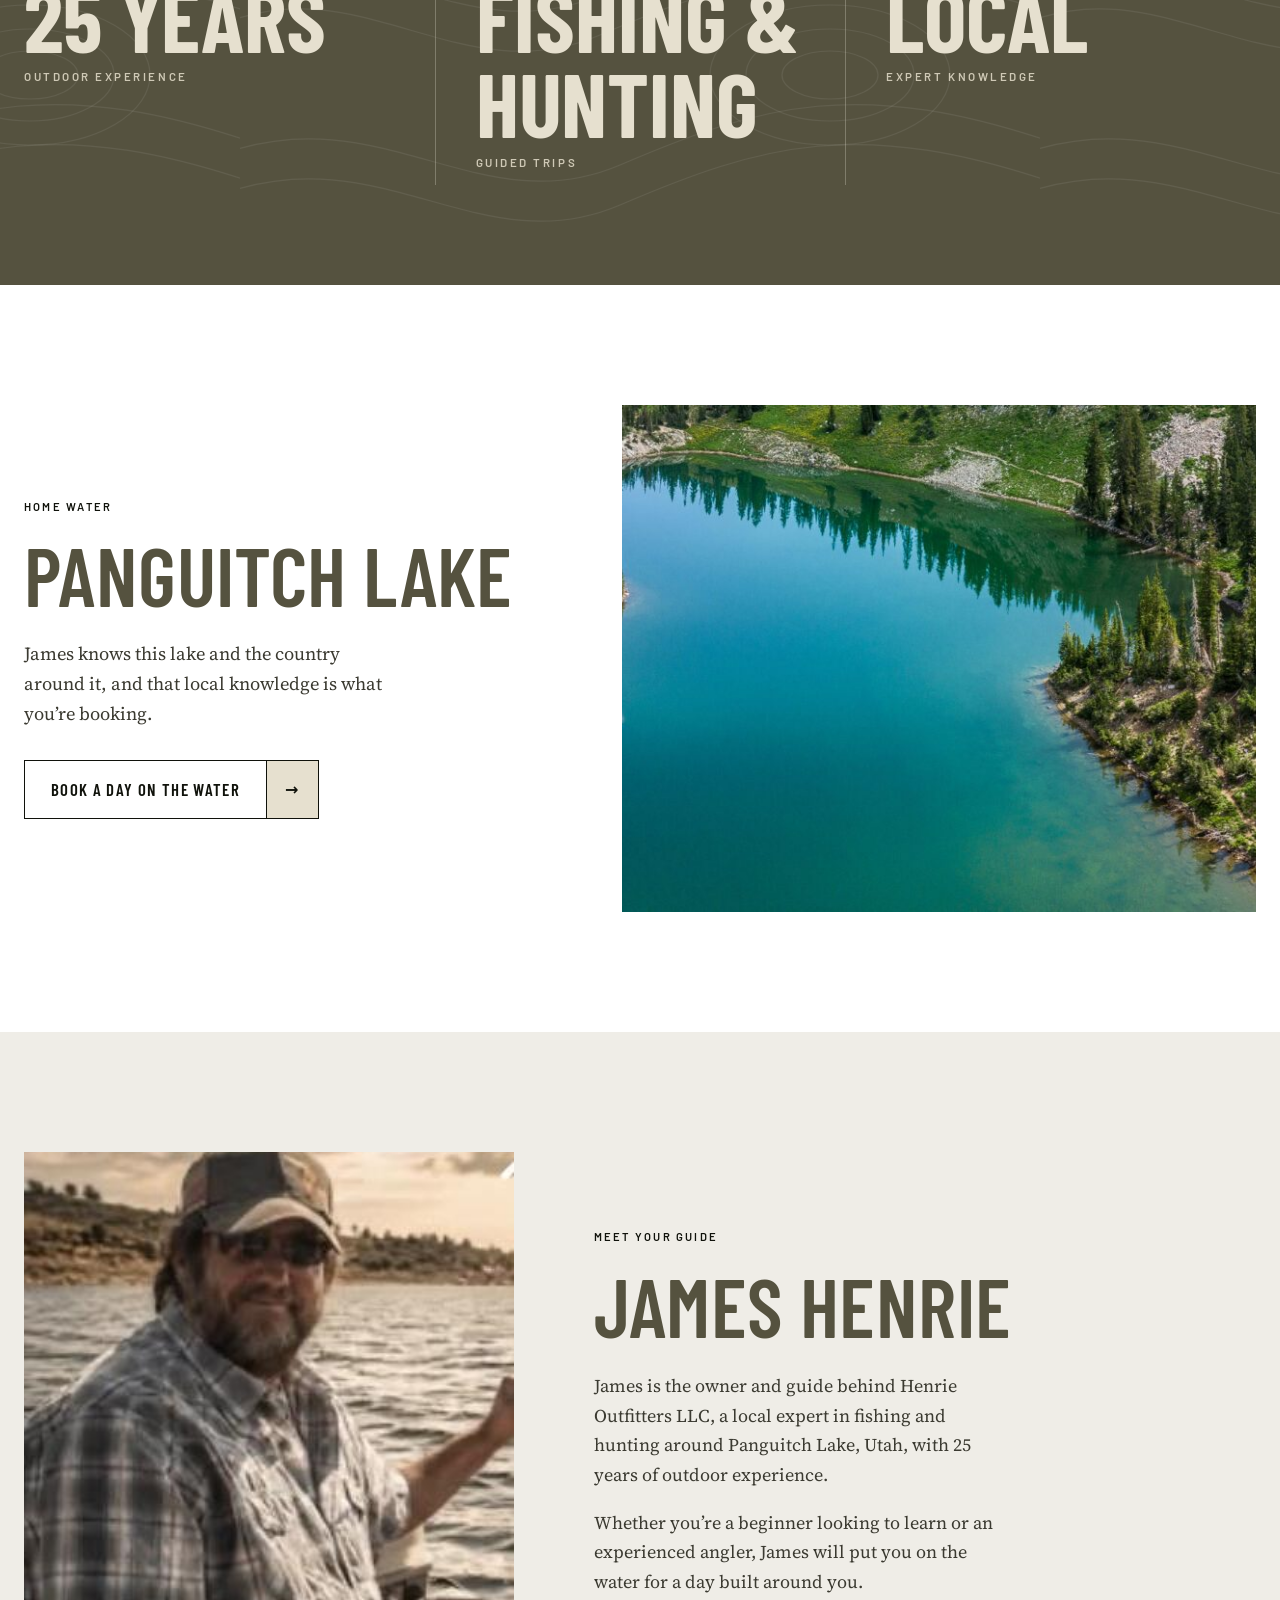
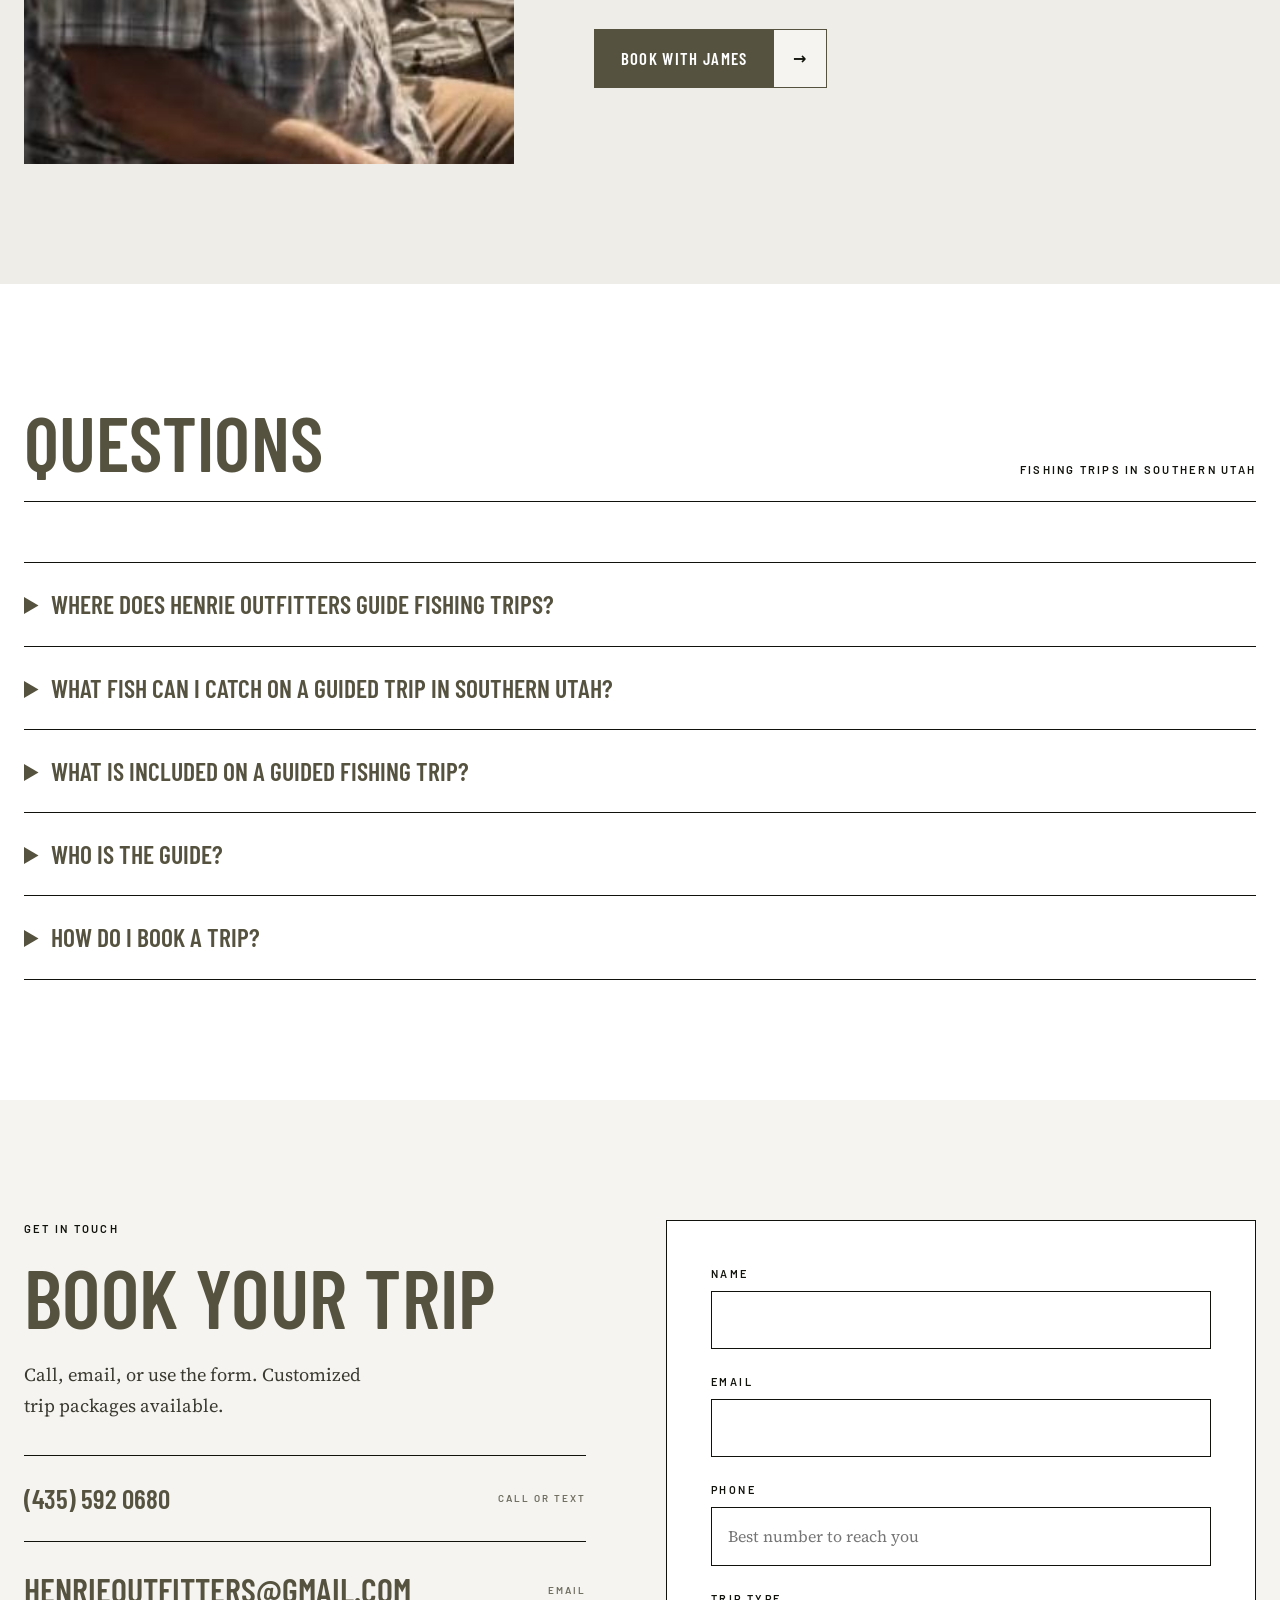
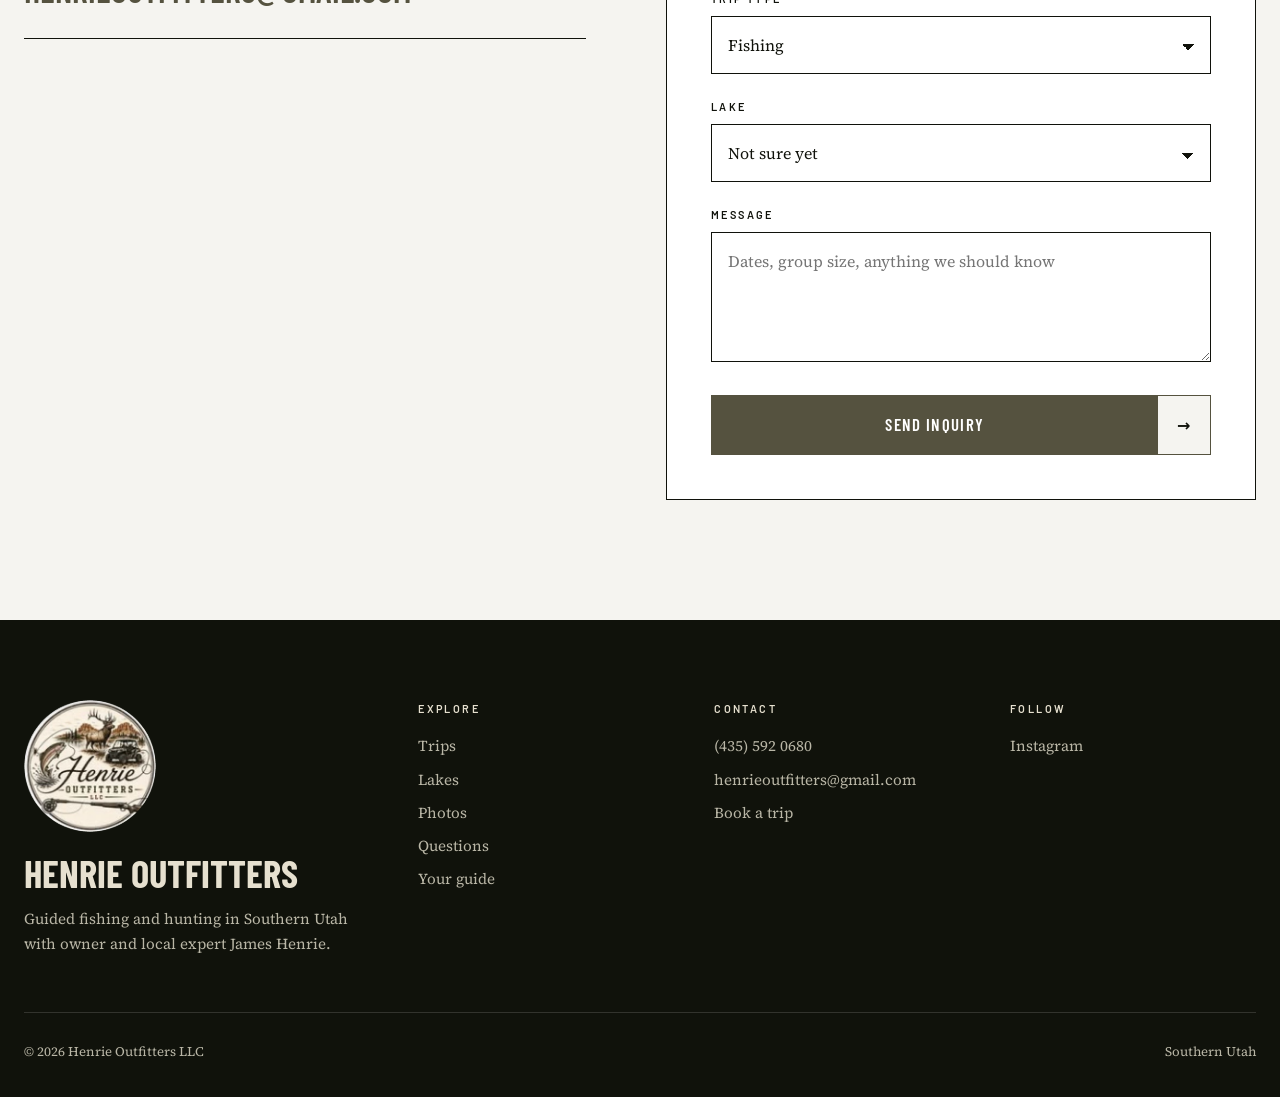
==== commit 6e832f85: "Use Southern Utah instead of Panguitch Lake in the front page footer Co-Authored-By: Claude Sonnet 5" ====
--- a/index.html
+++ b/index.html
@@ -420,13 +420,13 @@
   <div class="fgrid">
     <div>
       <img class="flogo" src="[data-uri]" alt="Henrie Outfitters LLC logo"><div class="name">Henrie Outfitters</div>
-      <p>Guided fishing and hunting at Panguitch Lake, Utah with owner and local expert James Henrie.</p>
+      <p>Guided fishing and hunting in Southern Utah with owner and local expert James Henrie.</p>
     </div>
     <div><h4>Explore</h4><ul><li><a href="#trips">Trips</a></li><li><a href="#lakes">Lakes</a></li><li><a href="photos.html">Photos</a></li><li><a href="#faq">Questions</a></li><li><a href="#about">Your guide</a></li></ul></div>
     <div><h4>Contact</h4><ul><li><a href="tel:+14355920680">(435) 592 0680</a></li><li><a href="mailto:henrieoutfitters@gmail.com">henrieoutfitters@gmail.com</a></li><li><a href="#contact">Book a trip</a></li></ul></div>
     <div><h4>Follow</h4><ul><li><a href="https://www.instagram.com/henrieoutfitters/">Instagram</a></li></ul></div>
   </div>
-  <div class="legal"><span>&copy; <span id="yr"></span> Henrie Outfitters LLC</span><span>Panguitch Lake, Utah</span></div>
+  <div class="legal"><span>&copy; <span id="yr"></span> Henrie Outfitters LLC</span><span>Southern Utah</span></div>
 </div></footer>
 
 <script>
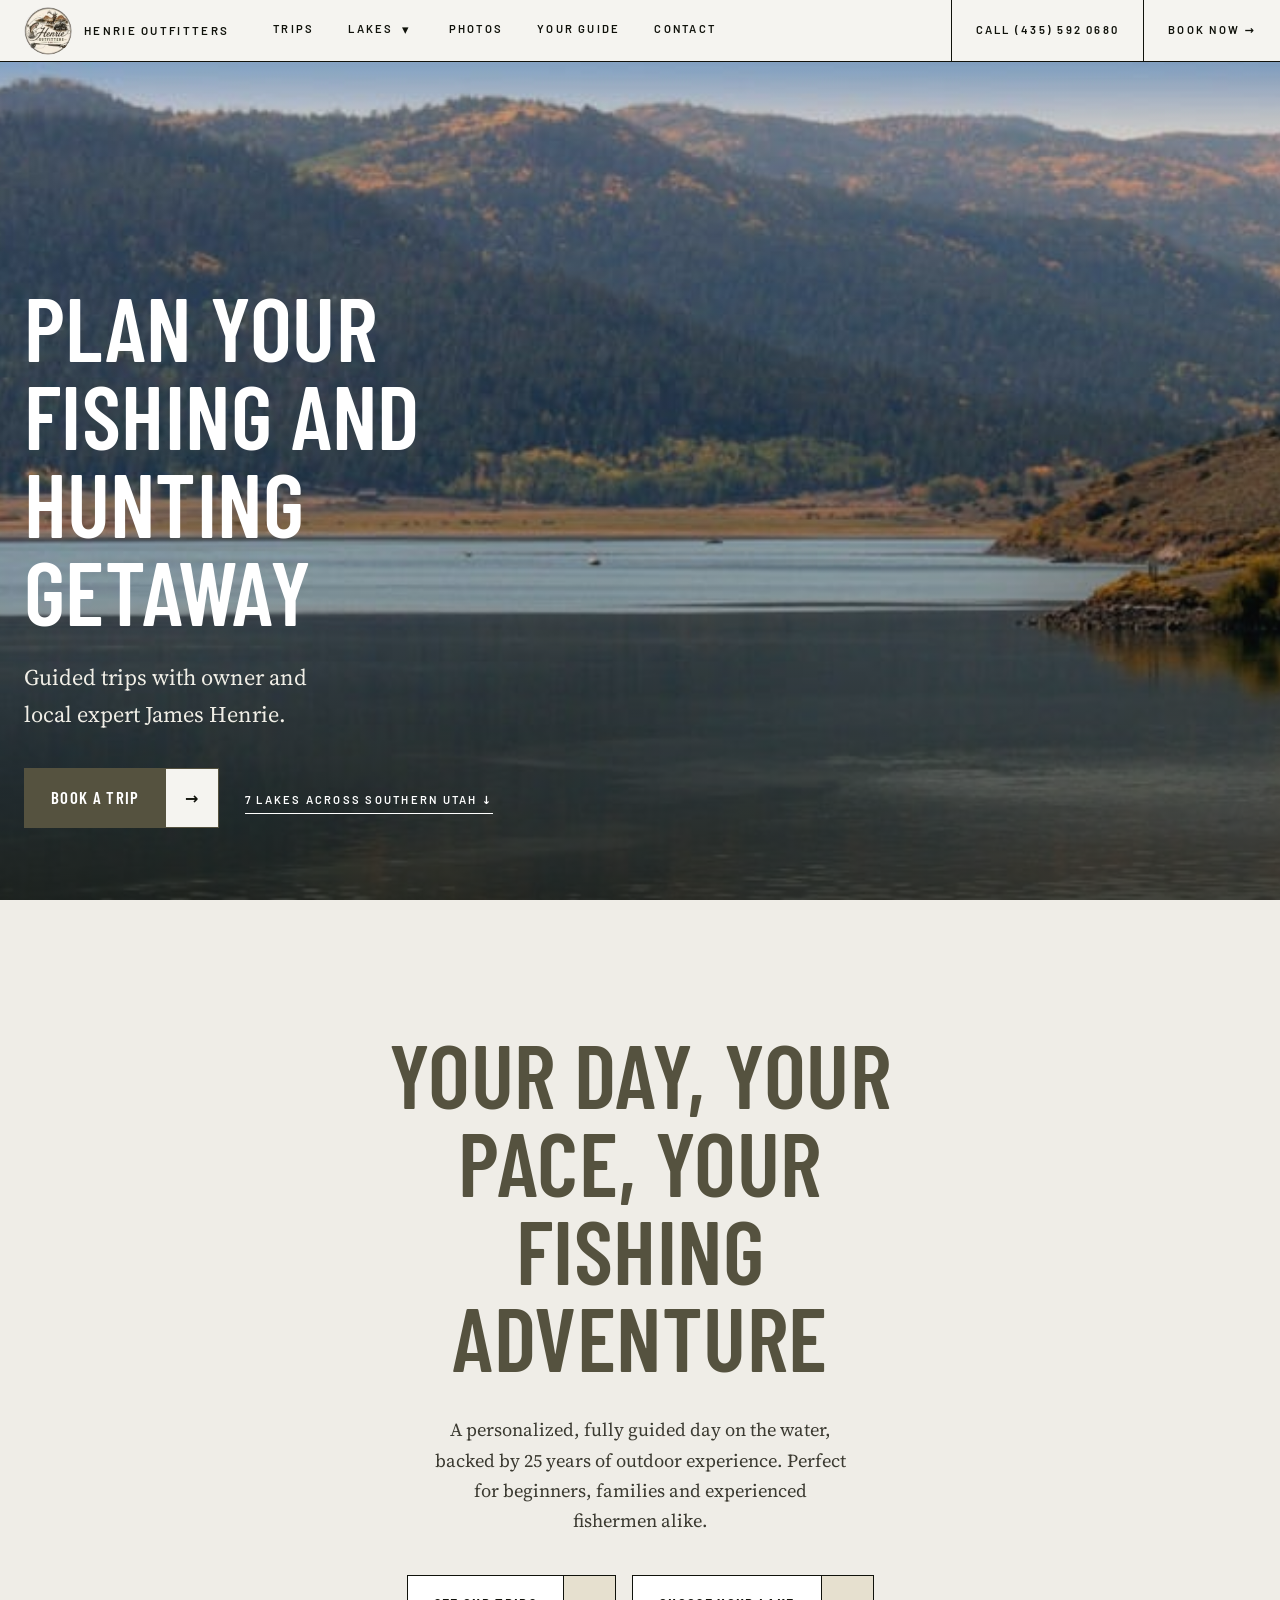
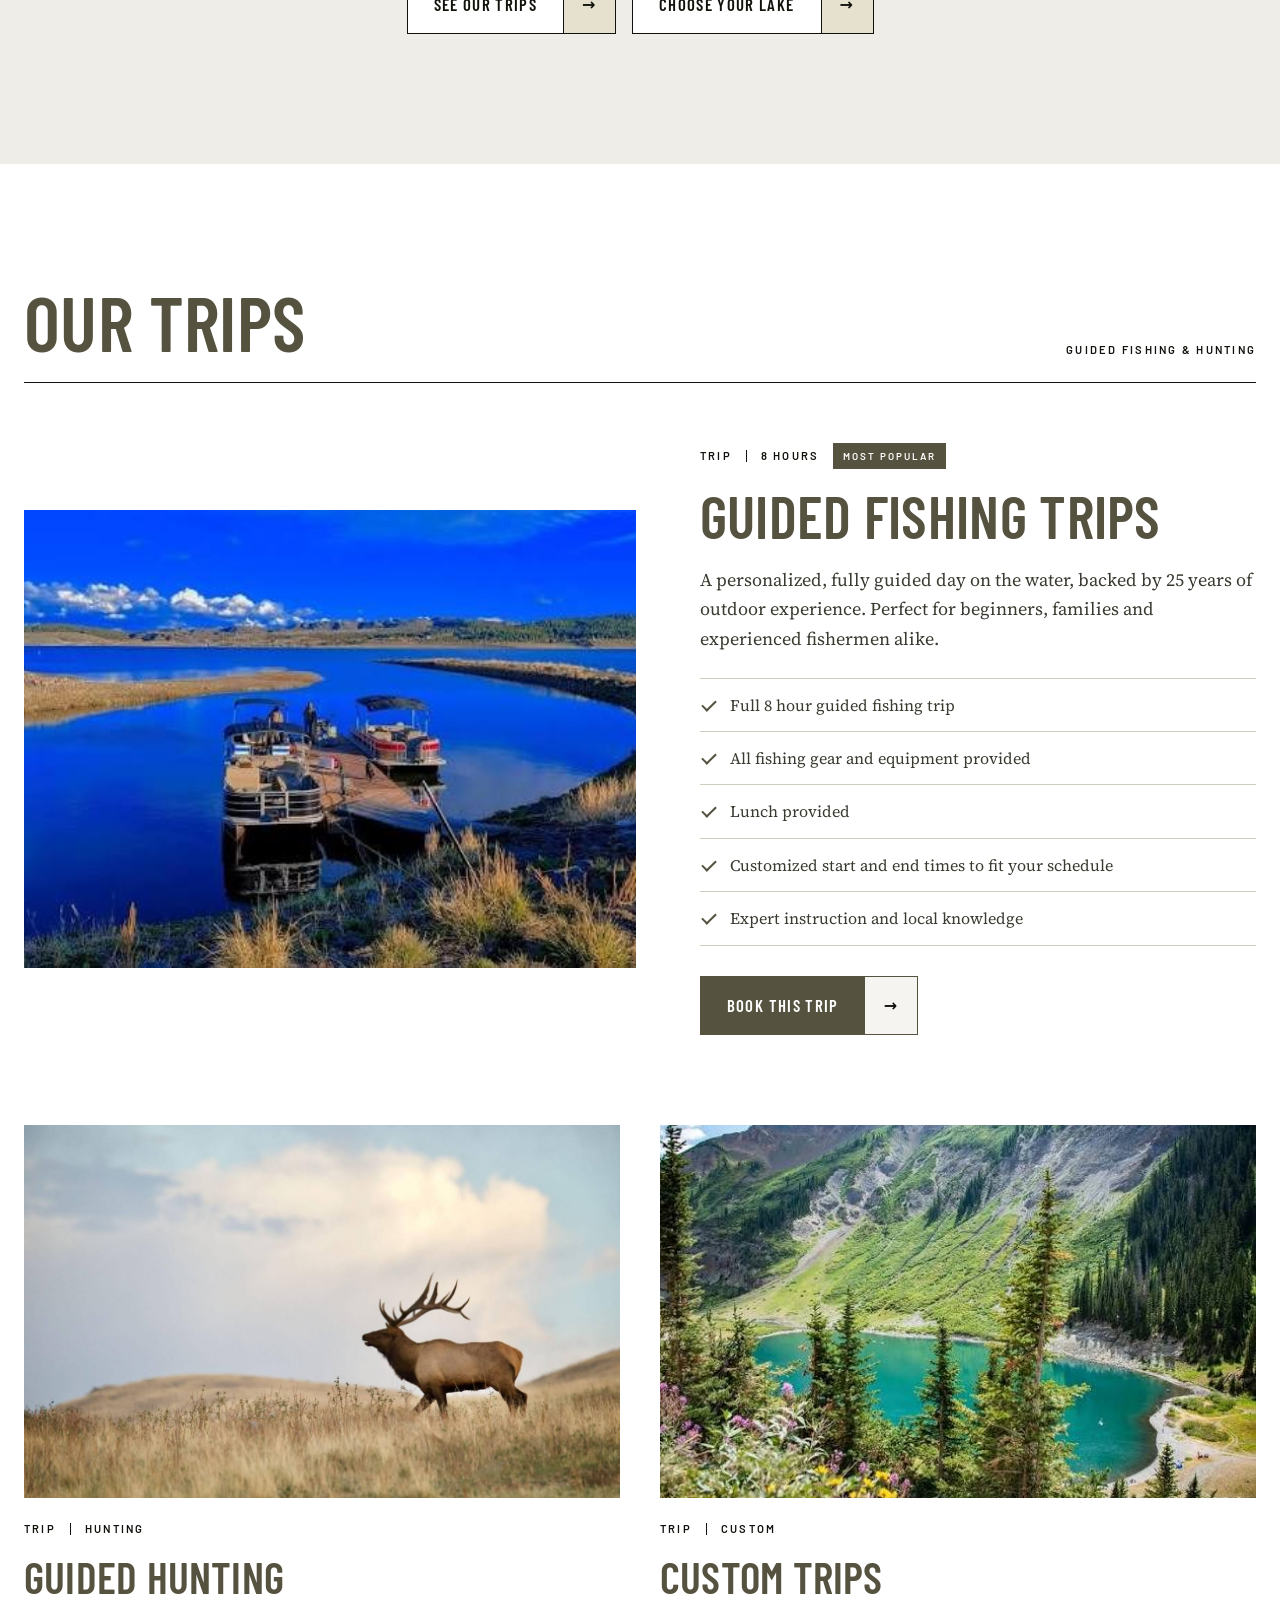
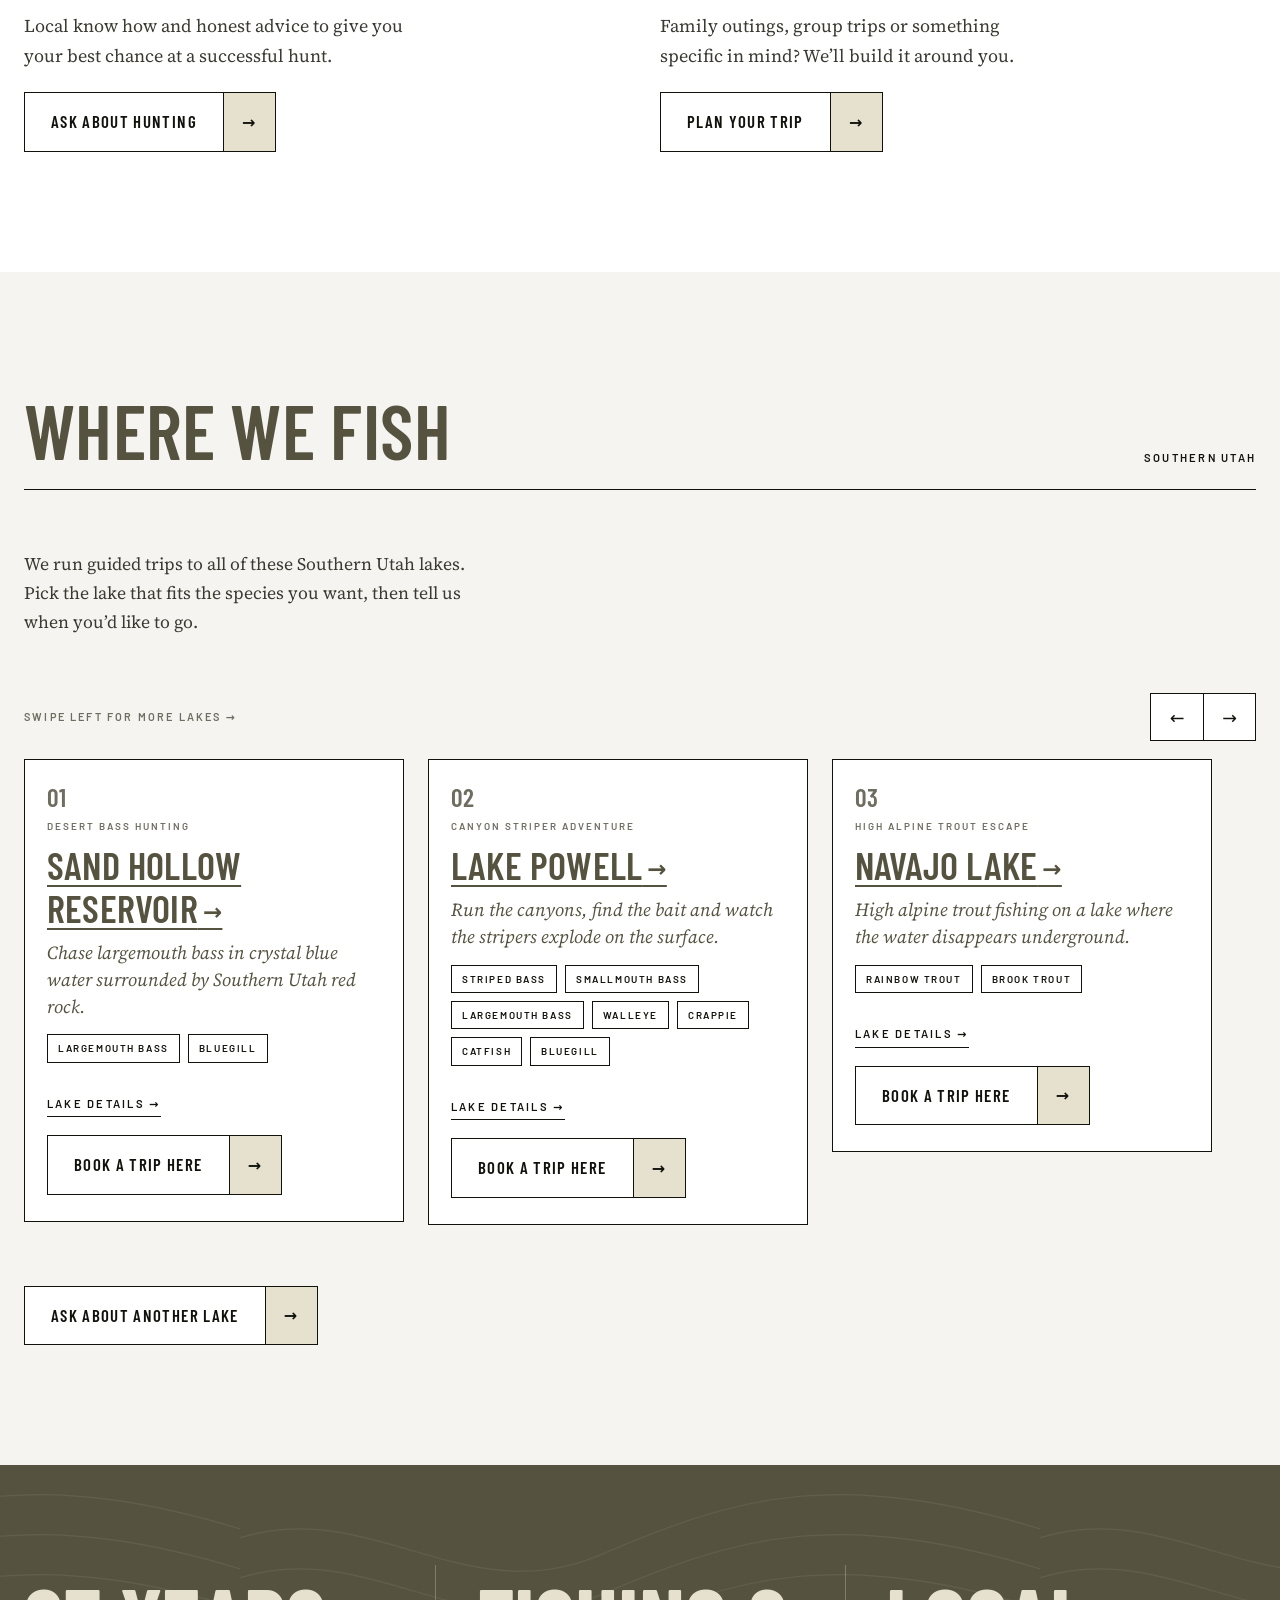
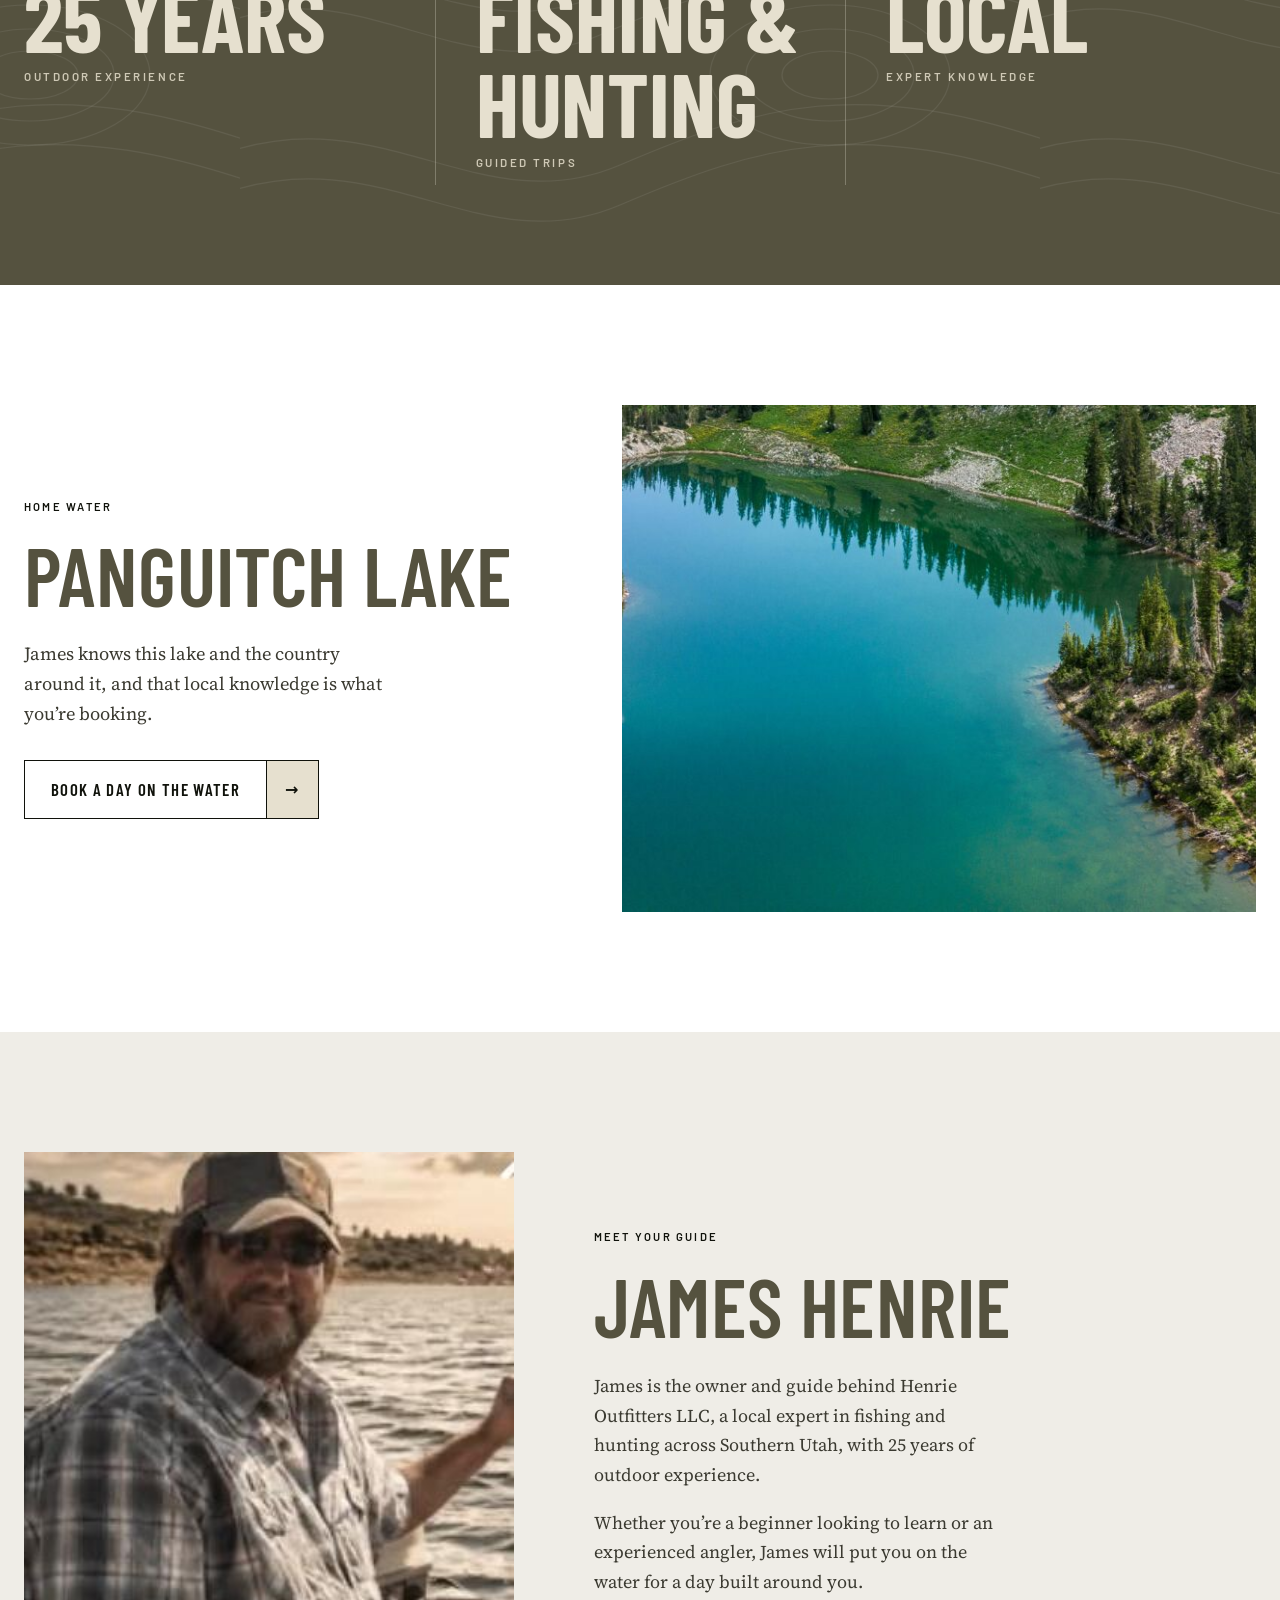
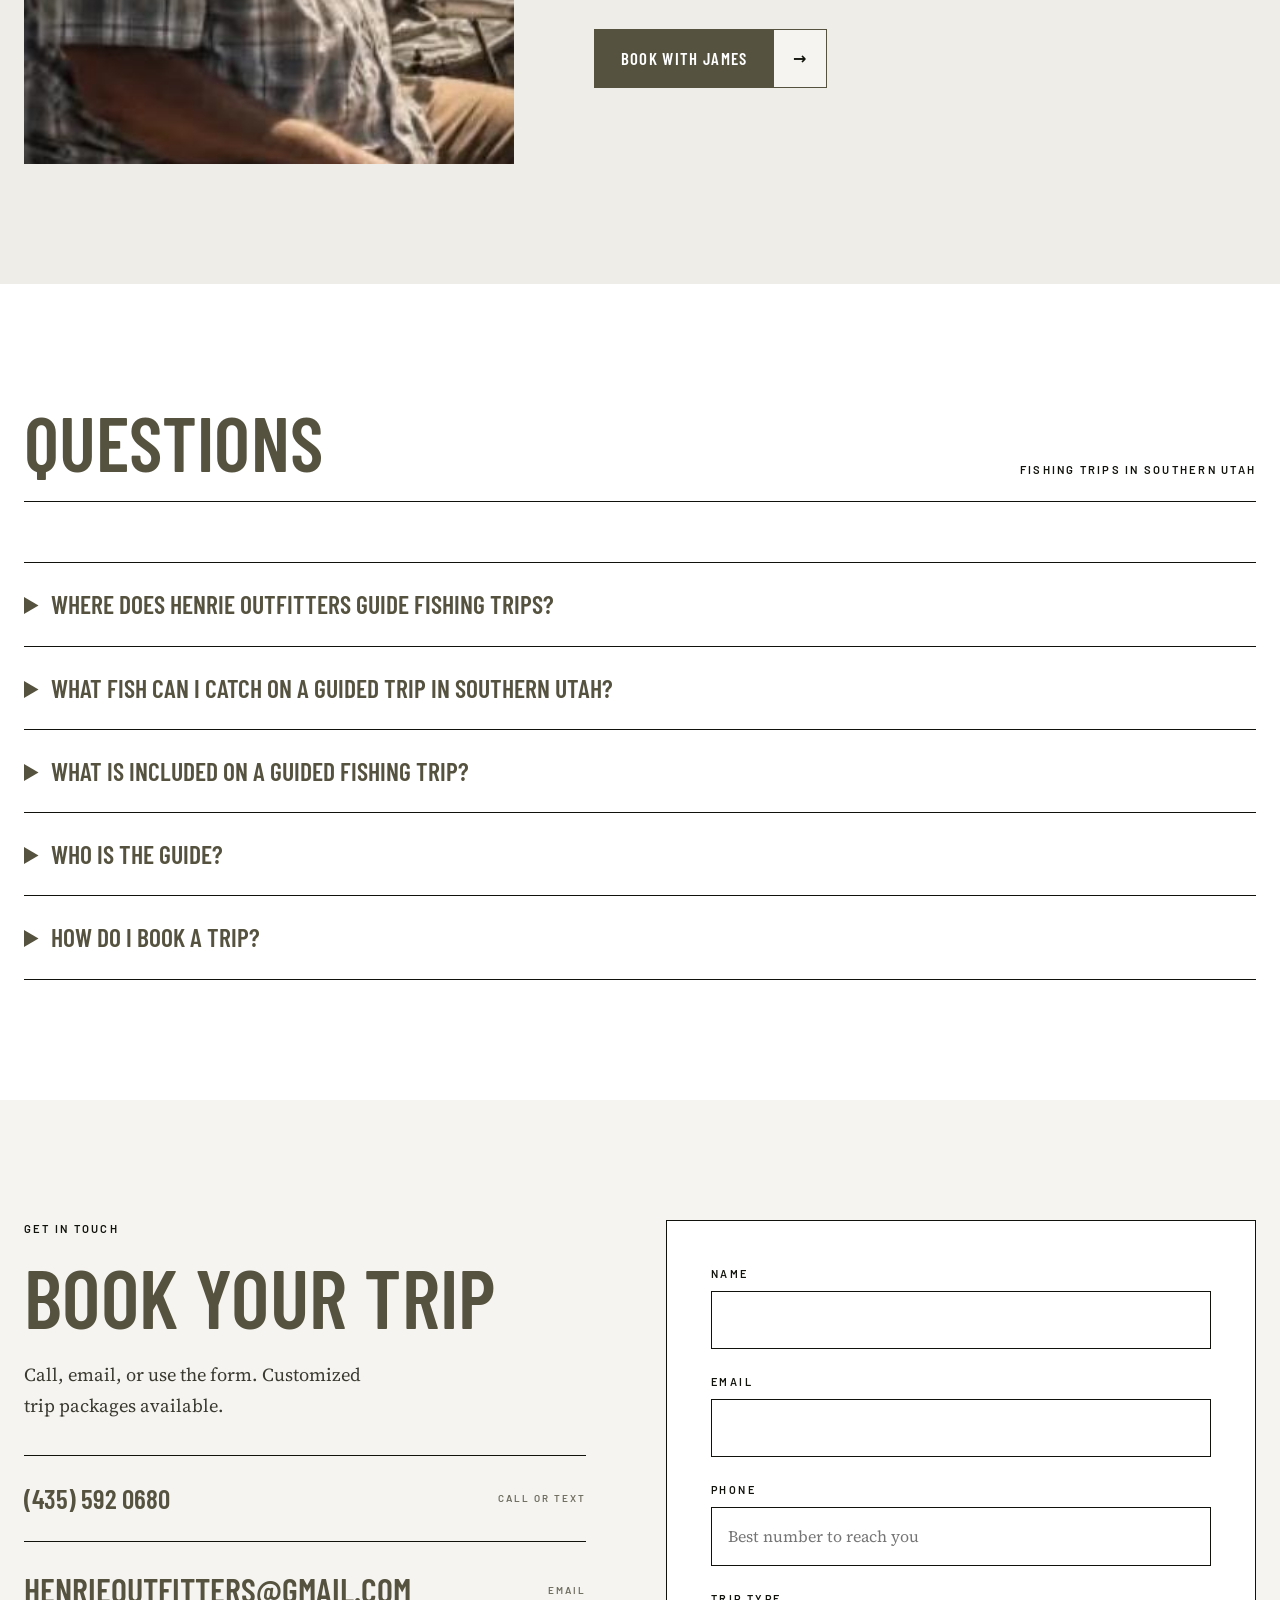
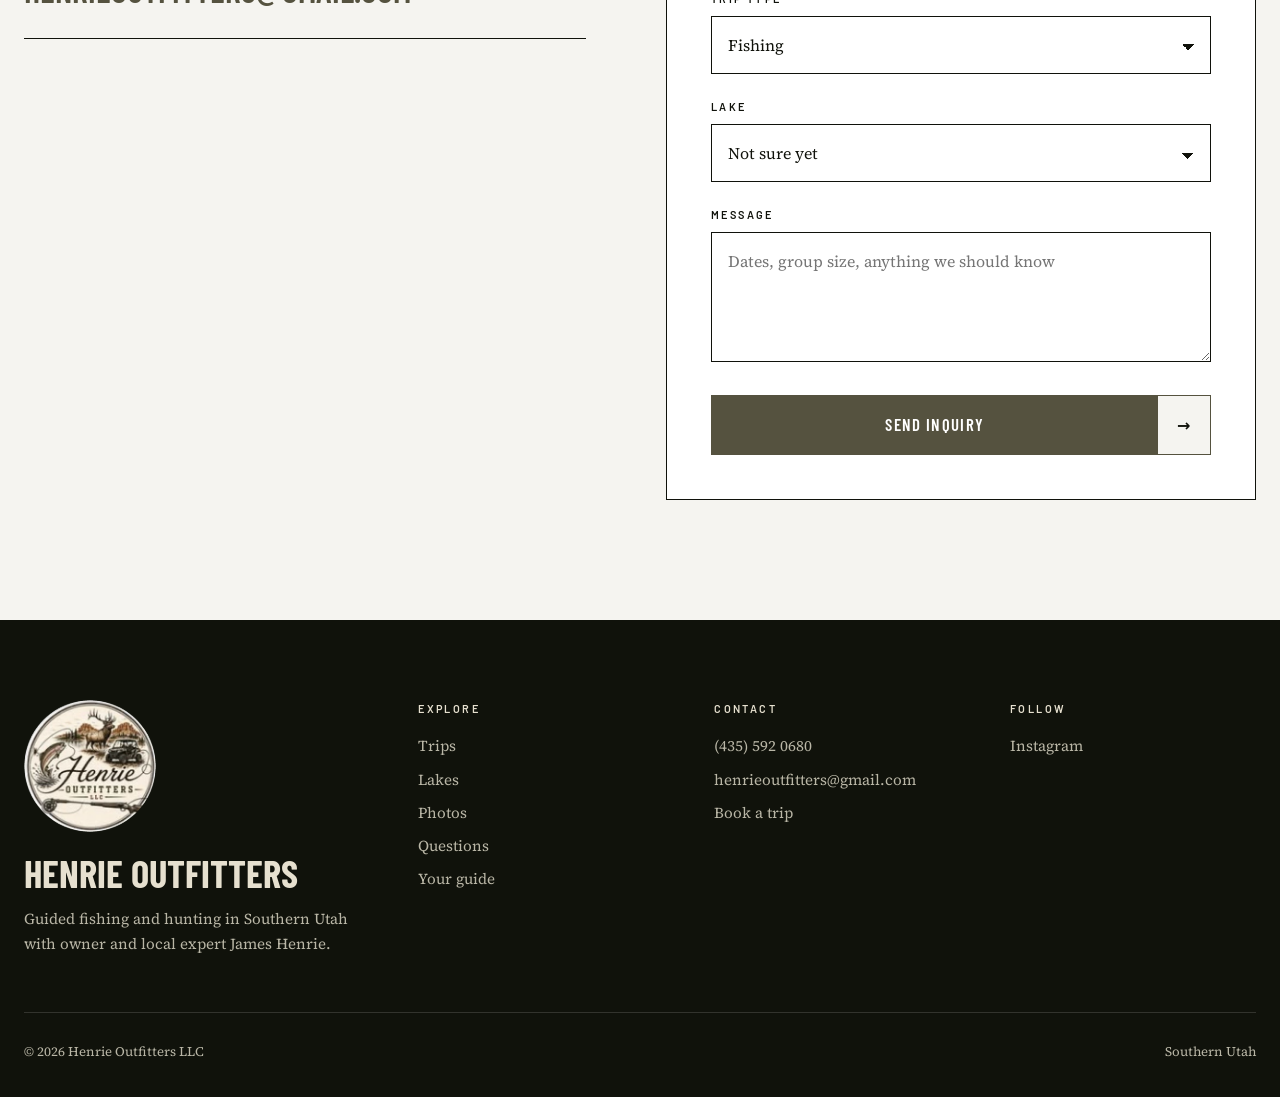
==== commit 6985360f: "Use Southern Utah for general statements instead of Panguitch Lake Co-Authored-By: Claude Sonnet 5.5" ====
--- a/index.html
+++ b/index.html
@@ -241,7 +241,7 @@
 @media(prefers-reduced-motion:reduce){*{transition:none!important;scroll-behavior:auto!important}.js .reveal{opacity:1;transform:none}}
 </style>
 <script type="application/ld+json">{"@context": "https://schema.org", "@type": "LocalBusiness", "@id": "https://firsttimemanager1-png.github.io/James/#business", "name": "Henrie Outfitters LLC", "alternateName": "Henrie Outfitters", "url": "https://firsttimemanager1-png.github.io/James/", "description": "Guided fishing and hunting trips in Southern Utah led by owner and local expert James Henrie.", "telephone": "+1-435-592-0680", "email": "henrieoutfitters@gmail.com", "logo": "https://firsttimemanager1-png.github.io/James/assets/logo.png", "image": "https://firsttimemanager1-png.github.io/James/assets/hero.jpg", "founder": {"@type": "Person", "name": "James Henrie", "jobTitle": "Owner and Guide"}, "sameAs": ["https://www.instagram.com/henrieoutfitters/"], "areaServed": [{"@type": "Place", "name": "Sand Hollow Reservoir, Utah"}, {"@type": "Place", "name": "Lake Powell, Utah"}, {"@type": "Place", "name": "Navajo Lake, Utah"}, {"@type": "Place", "name": "Panguitch Lake, Utah"}, {"@type": "Place", "name": "Gunlock Reservoir, Utah"}, {"@type": "Place", "name": "Quail Creek Reservoir, Utah"}, {"@type": "Place", "name": "Fish Lake, Utah"}], "knowsAbout": ["Guided fishing", "Guided hunting", "Trout fishing", "Bass fishing", "Southern Utah lakes"], "makesOffer": [{"@type": "Offer", "itemOffered": {"@type": "Service", "name": "Guided fishing trips at Sand Hollow Reservoir", "url": "https://firsttimemanager1-png.github.io/James/lakes/sand-hollow-reservoir.html"}}, {"@type": "Offer", "itemOffered": {"@type": "Service", "name": "Guided fishing trips at Lake Powell", "url": "https://firsttimemanager1-png.github.io/James/lakes/lake-powell.html"}}, {"@type": "Offer", "itemOffered": {"@type": "Service", "name": "Guided fishing trips at Navajo Lake", "url": "https://firsttimemanager1-png.github.io/James/lakes/navajo-lake.html"}}, {"@type": "Offer", "itemOffered": {"@type": "Service", "name": "Guided fishing trips at Panguitch Lake", "url": "https://firsttimemanager1-png.github.io/James/lakes/panguitch-lake.html"}}, {"@type": "Offer", "itemOffered": {"@type": "Service", "name": "Guided fishing trips at Gunlock Reservoir", "url": "https://firsttimemanager1-png.github.io/James/lakes/gunlock-reservoir.html"}}, {"@type": "Offer", "itemOffered": {"@type": "Service", "name": "Guided fishing trips at Quail Creek Reservoir", "url": "https://firsttimemanager1-png.github.io/James/lakes/quail-creek-reservoir.html"}}, {"@type": "Offer", "itemOffered": {"@type": "Service", "name": "Guided fishing trips at Fish Lake", "url": "https://firsttimemanager1-png.github.io/James/lakes/fish-lake.html"}}]}</script>
-<script type="application/ld+json">{"@context": "https://schema.org", "@type": "FAQPage", "mainEntity": [{"@type": "Question", "name": "Where does Henrie Outfitters guide fishing trips?", "acceptedAnswer": {"@type": "Answer", "text": "Henrie Outfitters guides fishing trips at Panguitch Lake, its home water, and at Sand Hollow Reservoir, Lake Powell, Navajo Lake, Gunlock Reservoir, Quail Creek Reservoir and Fish Lake across Southern Utah."}}, {"@type": "Question", "name": "What fish can I catch on a guided trip in Southern Utah?", "acceptedAnswer": {"@type": "Answer", "text": "Trout (rainbow, cutthroat, tiger, brook, lake trout and splake), largemouth, smallmouth and striped bass, bluegill, crappie, catfish and walleye, depending on the lake. Each lake page lists what is there."}}, {"@type": "Question", "name": "What is included on a guided fishing trip?", "acceptedAnswer": {"@type": "Answer", "text": "A full 8 hour guided fishing trip, all fishing gear and equipment, lunch, customized start and end times to fit your schedule, and expert instruction and local knowledge. It suits beginners, families and experienced anglers."}}, {"@type": "Question", "name": "Who is the guide?", "acceptedAnswer": {"@type": "Answer", "text": "James Henrie is the owner and guide of Henrie Outfitters LLC, a local expert in fishing and hunting with 25 years of outdoor experience."}}, {"@type": "Question", "name": "How do I book a trip?", "acceptedAnswer": {"@type": "Answer", "text": "Call or text (435) 592-0680, email henrieoutfitters@gmail.com, or use the booking form on this page. Customized trip packages are available."}}]}</script>
+<script type="application/ld+json">{"@context": "https://schema.org", "@type": "FAQPage", "mainEntity": [{"@type": "Question", "name": "Where does Henrie Outfitters guide fishing trips?", "acceptedAnswer": {"@type": "Answer", "text": "Henrie Outfitters guides fishing trips across Southern Utah at Panguitch Lake, Sand Hollow Reservoir, Lake Powell, Navajo Lake, Gunlock Reservoir, Quail Creek Reservoir and Fish Lake."}}, {"@type": "Question", "name": "What fish can I catch on a guided trip in Southern Utah?", "acceptedAnswer": {"@type": "Answer", "text": "Trout (rainbow, cutthroat, tiger, brook, lake trout and splake), largemouth, smallmouth and striped bass, bluegill, crappie, catfish and walleye, depending on the lake. Each lake page lists what is there."}}, {"@type": "Question", "name": "What is included on a guided fishing trip?", "acceptedAnswer": {"@type": "Answer", "text": "A full 8 hour guided fishing trip, all fishing gear and equipment, lunch, customized start and end times to fit your schedule, and expert instruction and local knowledge. It suits beginners, families and experienced anglers."}}, {"@type": "Question", "name": "Who is the guide?", "acceptedAnswer": {"@type": "Answer", "text": "James Henrie is the owner and guide of Henrie Outfitters LLC, a local expert in fishing and hunting with 25 years of outdoor experience."}}, {"@type": "Question", "name": "How do I book a trip?", "acceptedAnswer": {"@type": "Answer", "text": "Call or text (435) 592-0680, email henrieoutfitters@gmail.com, or use the booking form on this page. Customized trip packages are available."}}]}</script>
 </head>
 <body id="top">
 
@@ -315,7 +315,7 @@
 
 <section class="lakes" id="lakes"><div class="wrap">
   <div class="head reveal"><h2>Where we fish</h2><span class="label">Southern Utah</span></div>
-  <p class="lakes-intro reveal">Panguitch Lake is home water, and we run guided trips to all of these Southern Utah lakes. Pick the lake that fits the species you want, then tell us when you&rsquo;d like to go.</p>
+  <p class="lakes-intro reveal">We run guided trips to all of these Southern Utah lakes. Pick the lake that fits the species you want, then tell us when you&rsquo;d like to go.</p>
   <div class="lakebar reveal"><span class="swipehint">Swipe left for more lakes &rarr;</span><div class="arrows"><button type="button" id="lk-prev" aria-label="Previous lake">&larr;</button><button type="button" id="lk-next" aria-label="Next lake">&rarr;</button></div></div>
   <div class="lakelist" id="lakelist" tabindex="0" aria-label="Optional places to fish">
   <!-- LAKES:START -->
@@ -369,17 +369,17 @@
 </div></section>
 
 <section class="guidesec" id="about"><div class="wrap guide">
-  <div class="portrait reveal"><img src="assets/james.jpg" alt="James Henrie on Panguitch Lake" onerror="this.parentNode.classList.add('nophoto');this.remove()"></div>
+  <div class="portrait reveal"><img src="assets/james.jpg" alt="James Henrie on the water" onerror="this.parentNode.classList.add('nophoto');this.remove()"></div>
   <div class="reveal">
     <span class="label" style="display:block;margin-bottom:18px">Meet your guide</span>
     <h2>James Henrie</h2>
-    <p>James is the owner and guide behind Henrie Outfitters LLC, a local expert in fishing and hunting around Panguitch Lake, Utah, with 25 years of outdoor experience.</p>
+    <p>James is the owner and guide behind Henrie Outfitters LLC, a local expert in fishing and hunting across Southern Utah, with 25 years of outdoor experience.</p>
     <p style="margin-bottom:32px">Whether you&rsquo;re a beginner looking to learn or an experienced angler, James will put you on the water for a day built around you.</p>
     <a class="btn solid" href="#contact"><span>Book with James</span><i>&rarr;</i></a>
   </div>
 </div></section>
 
-<section class="faq" id="faq"><div class="wrap"><div class="head reveal"><h2>Questions</h2><span class="label">Fishing trips in Southern Utah</span></div><details class="qa reveal"><summary>Where does Henrie Outfitters guide fishing trips?</summary><p>Henrie Outfitters guides fishing trips at Panguitch Lake, its home water, and at Sand Hollow Reservoir, Lake Powell, Navajo Lake, Gunlock Reservoir, Quail Creek Reservoir and Fish Lake across Southern Utah.</p></details><details class="qa reveal"><summary>What fish can I catch on a guided trip in Southern Utah?</summary><p>Trout (rainbow, cutthroat, tiger, brook, lake trout and splake), largemouth, smallmouth and striped bass, bluegill, crappie, catfish and walleye, depending on the lake. Each lake page lists what is there.</p></details><details class="qa reveal"><summary>What is included on a guided fishing trip?</summary><p>A full 8 hour guided fishing trip, all fishing gear and equipment, lunch, customized start and end times to fit your schedule, and expert instruction and local knowledge. It suits beginners, families and experienced anglers.</p></details><details class="qa reveal"><summary>Who is the guide?</summary><p>James Henrie is the owner and guide of Henrie Outfitters LLC, a local expert in fishing and hunting with 25 years of outdoor experience.</p></details><details class="qa reveal"><summary>How do I book a trip?</summary><p>Call or text (435) 592-0680, email henrieoutfitters@gmail.com, or use the booking form on this page. Customized trip packages are available.</p></details></div></section>
+<section class="faq" id="faq"><div class="wrap"><div class="head reveal"><h2>Questions</h2><span class="label">Fishing trips in Southern Utah</span></div><details class="qa reveal"><summary>Where does Henrie Outfitters guide fishing trips?</summary><p>Henrie Outfitters guides fishing trips across Southern Utah at Panguitch Lake, Sand Hollow Reservoir, Lake Powell, Navajo Lake, Gunlock Reservoir, Quail Creek Reservoir and Fish Lake.</p></details><details class="qa reveal"><summary>What fish can I catch on a guided trip in Southern Utah?</summary><p>Trout (rainbow, cutthroat, tiger, brook, lake trout and splake), largemouth, smallmouth and striped bass, bluegill, crappie, catfish and walleye, depending on the lake. Each lake page lists what is there.</p></details><details class="qa reveal"><summary>What is included on a guided fishing trip?</summary><p>A full 8 hour guided fishing trip, all fishing gear and equipment, lunch, customized start and end times to fit your schedule, and expert instruction and local knowledge. It suits beginners, families and experienced anglers.</p></details><details class="qa reveal"><summary>Who is the guide?</summary><p>James Henrie is the owner and guide of Henrie Outfitters LLC, a local expert in fishing and hunting with 25 years of outdoor experience.</p></details><details class="qa reveal"><summary>How do I book a trip?</summary><p>Call or text (435) 592-0680, email henrieoutfitters@gmail.com, or use the booking form on this page. Customized trip packages are available.</p></details></div></section>
 
 <section class="contact" id="contact"><div class="wrap cgrid">
   <div class="reveal">
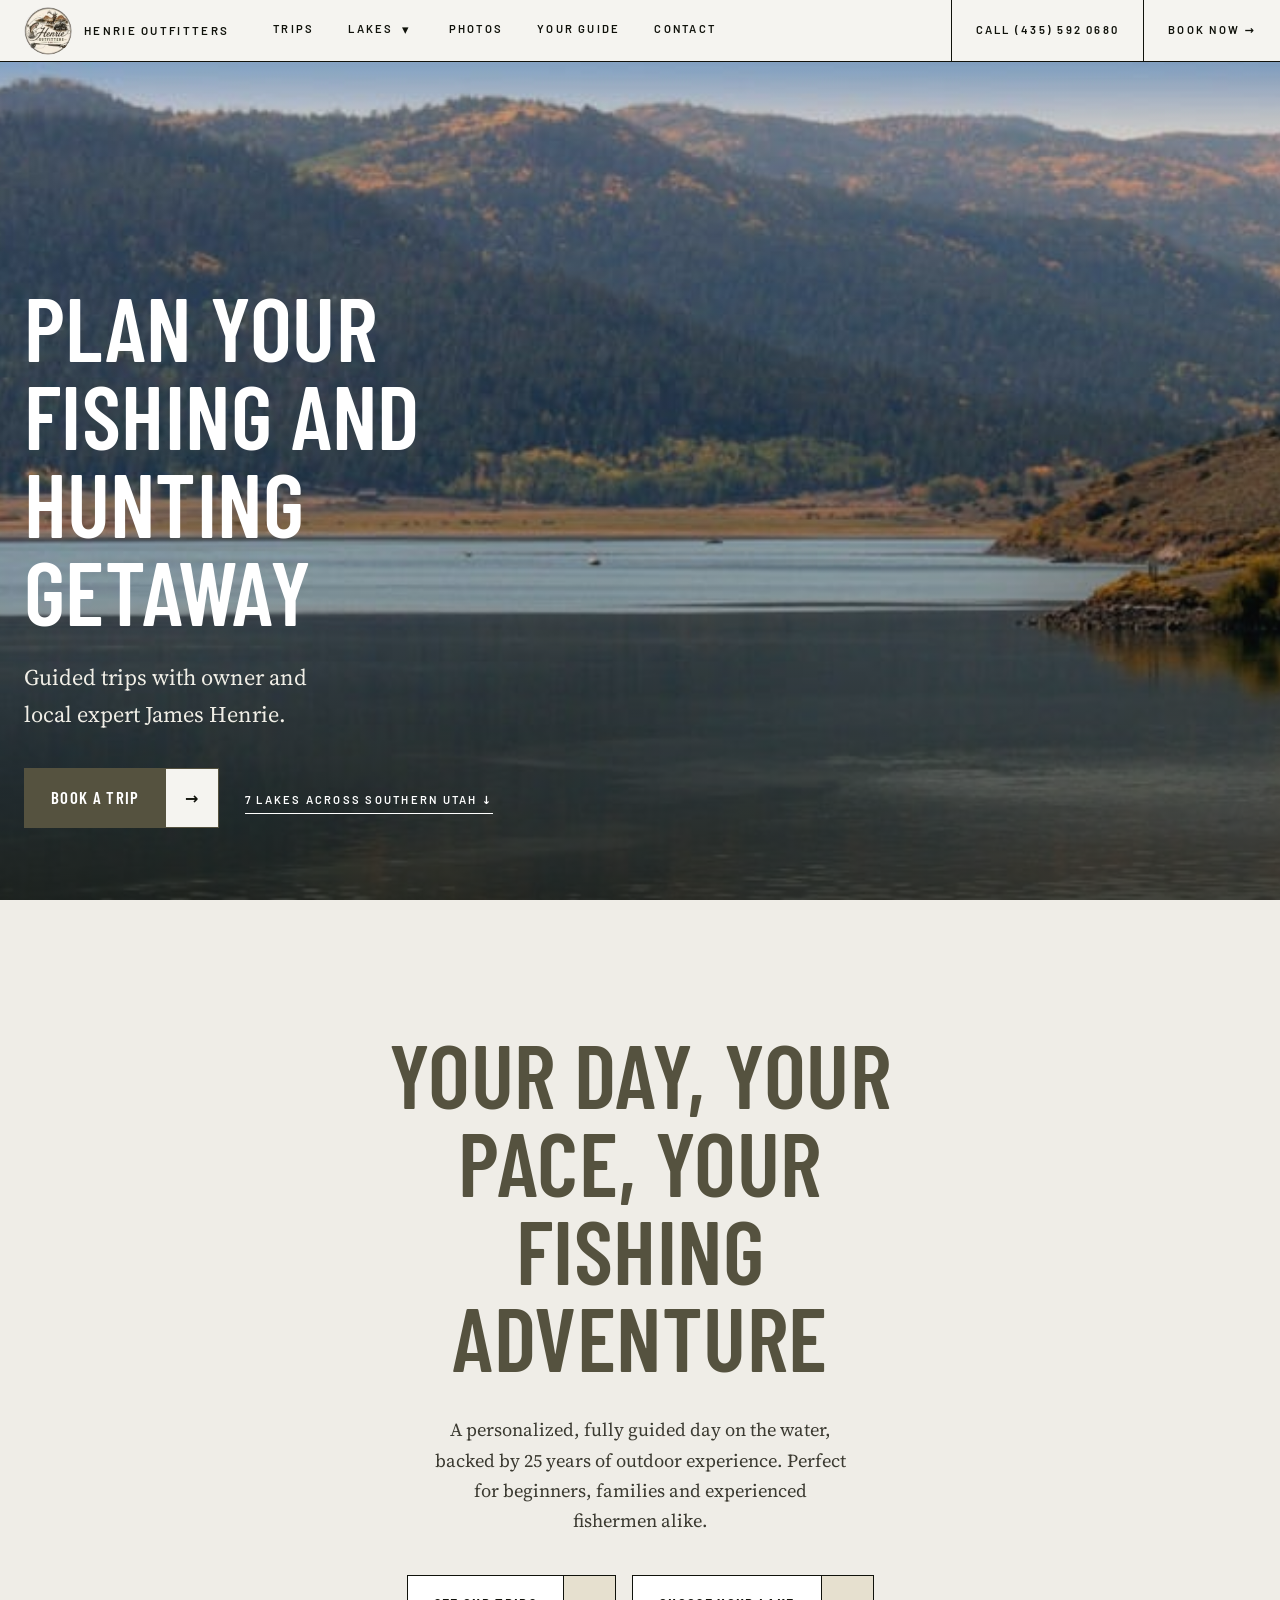
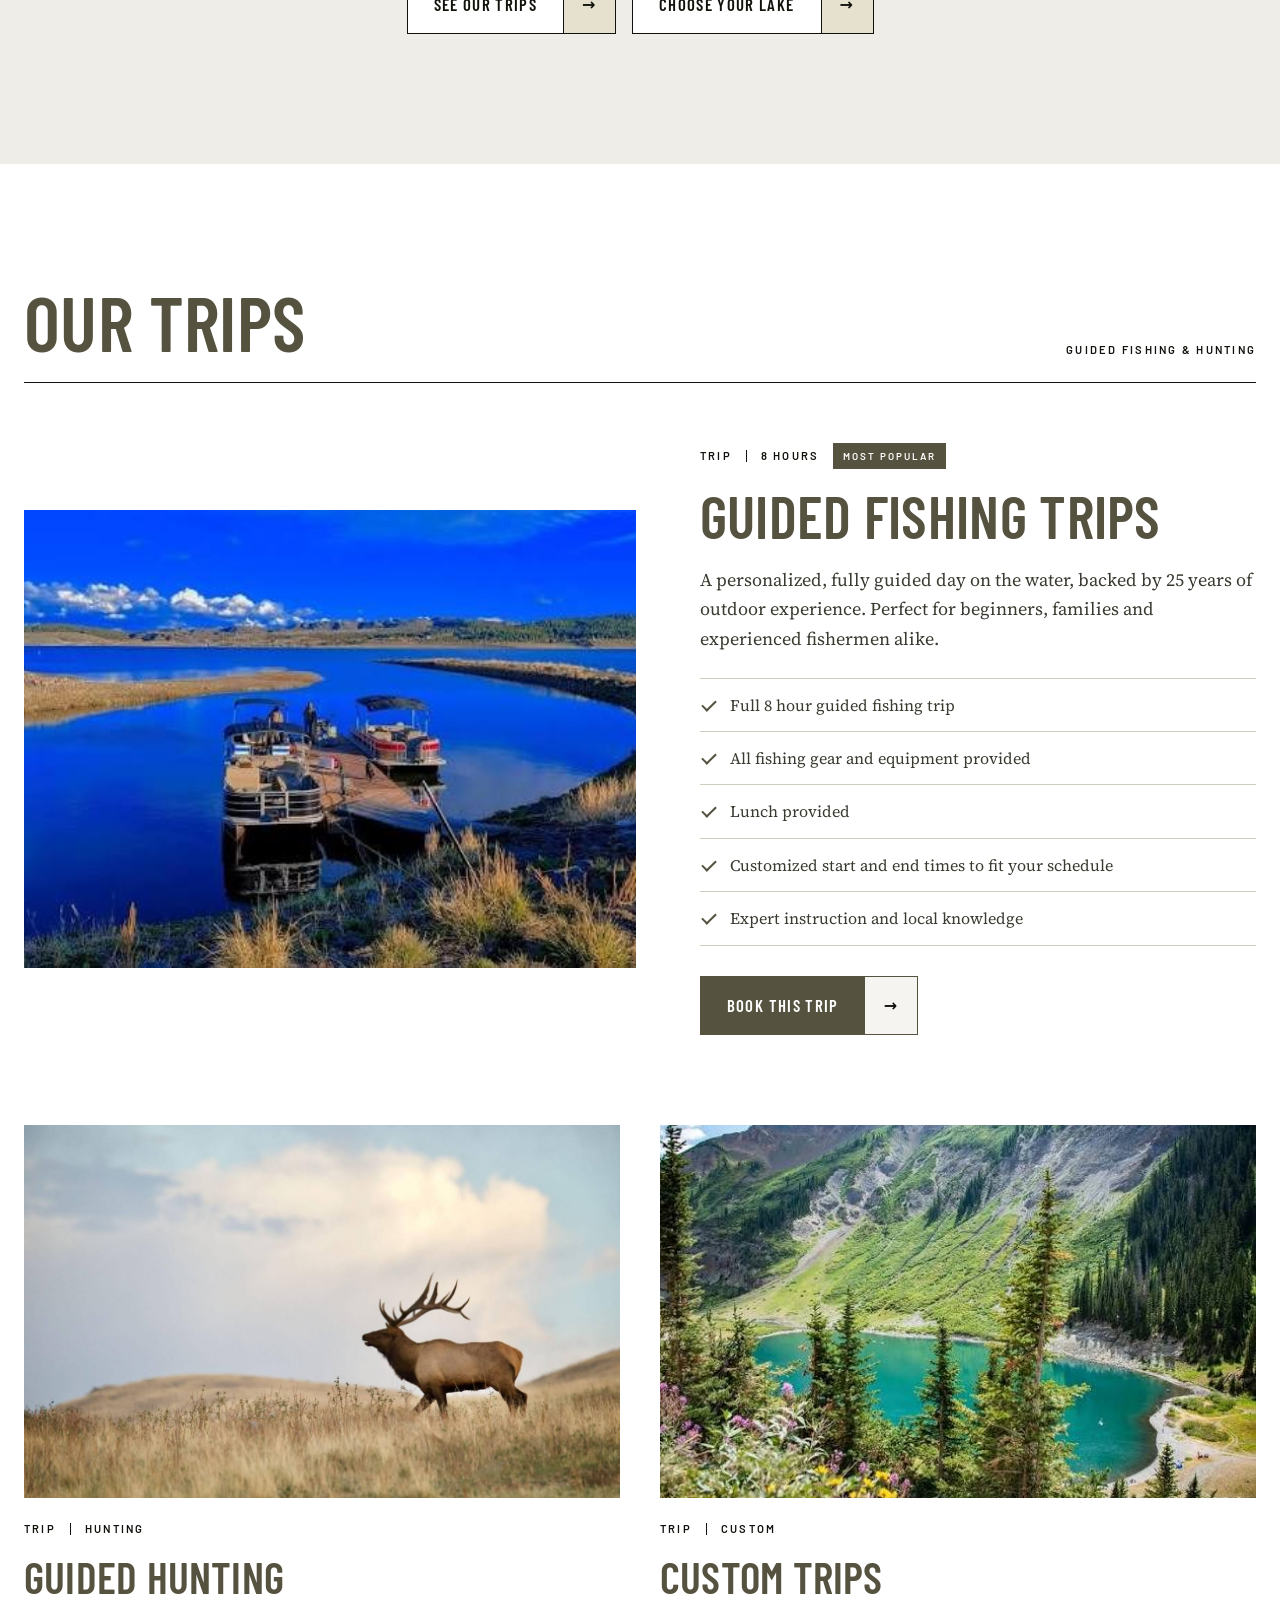
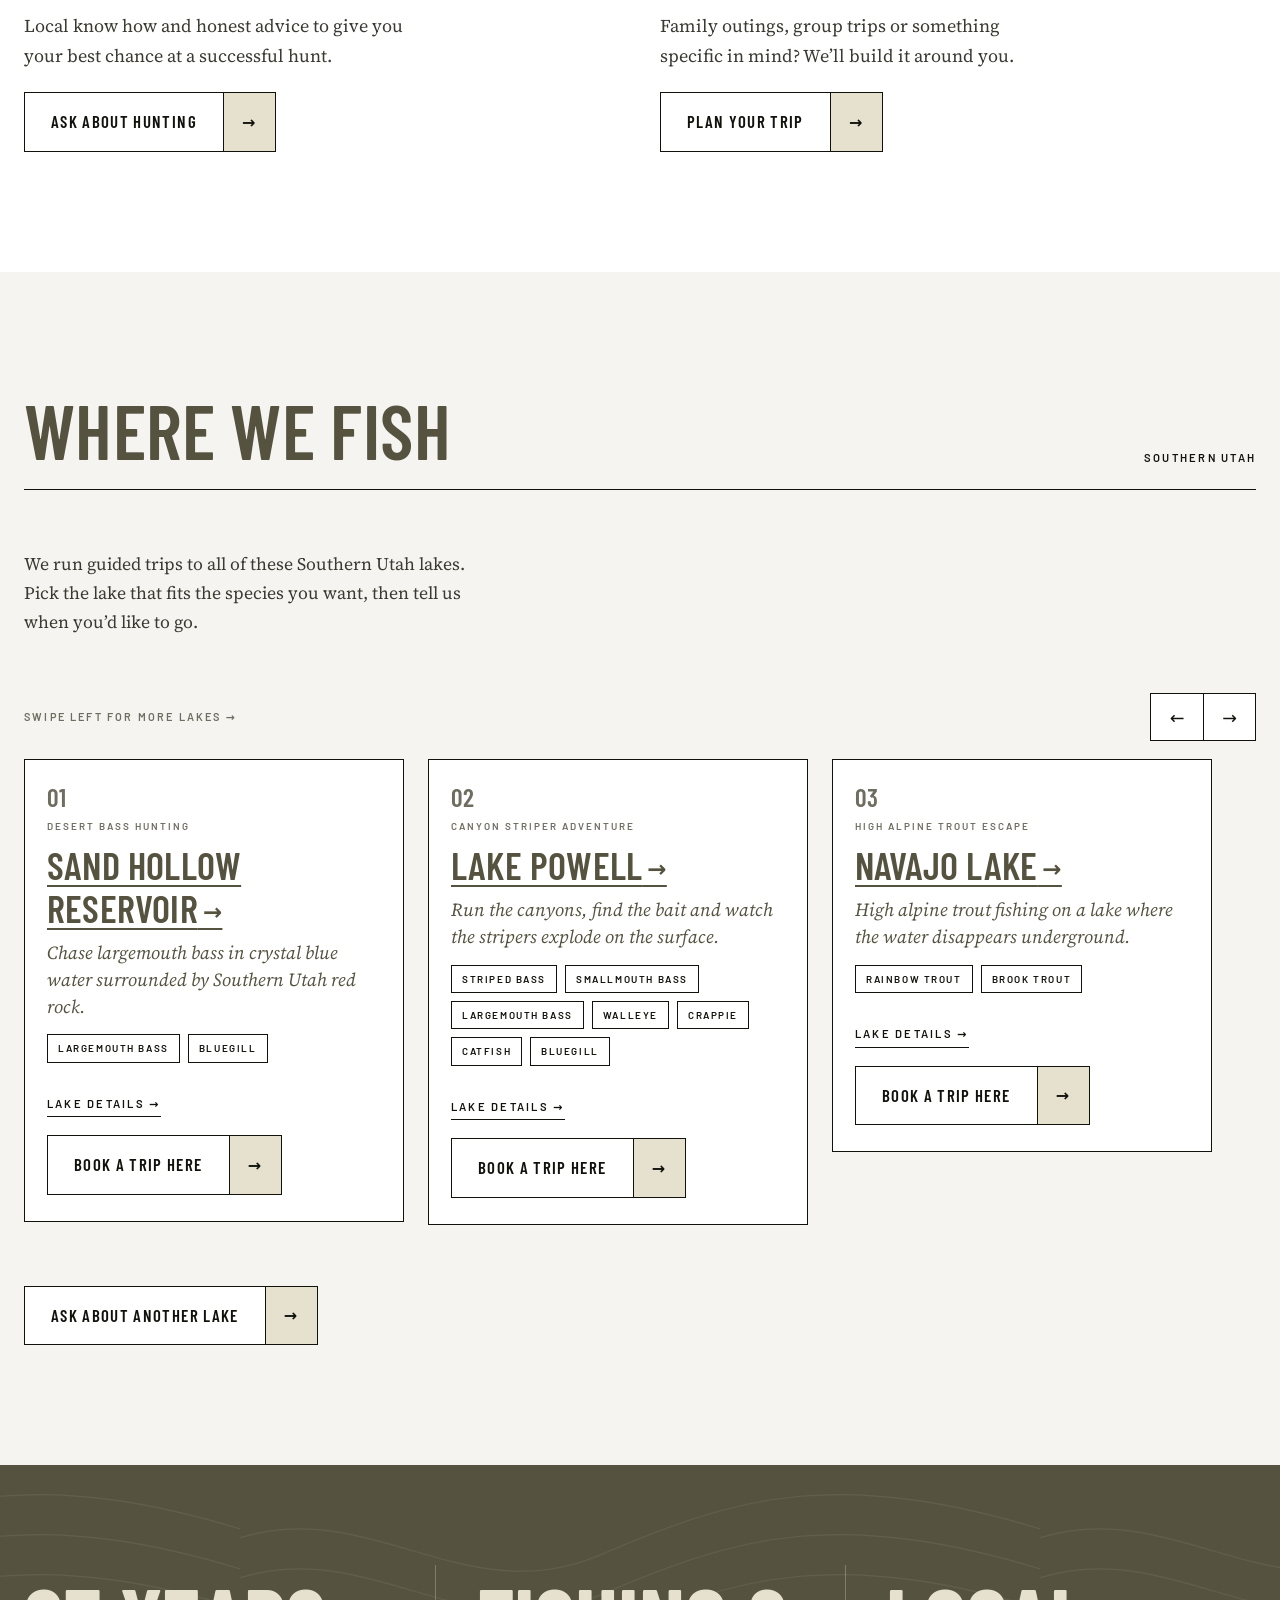
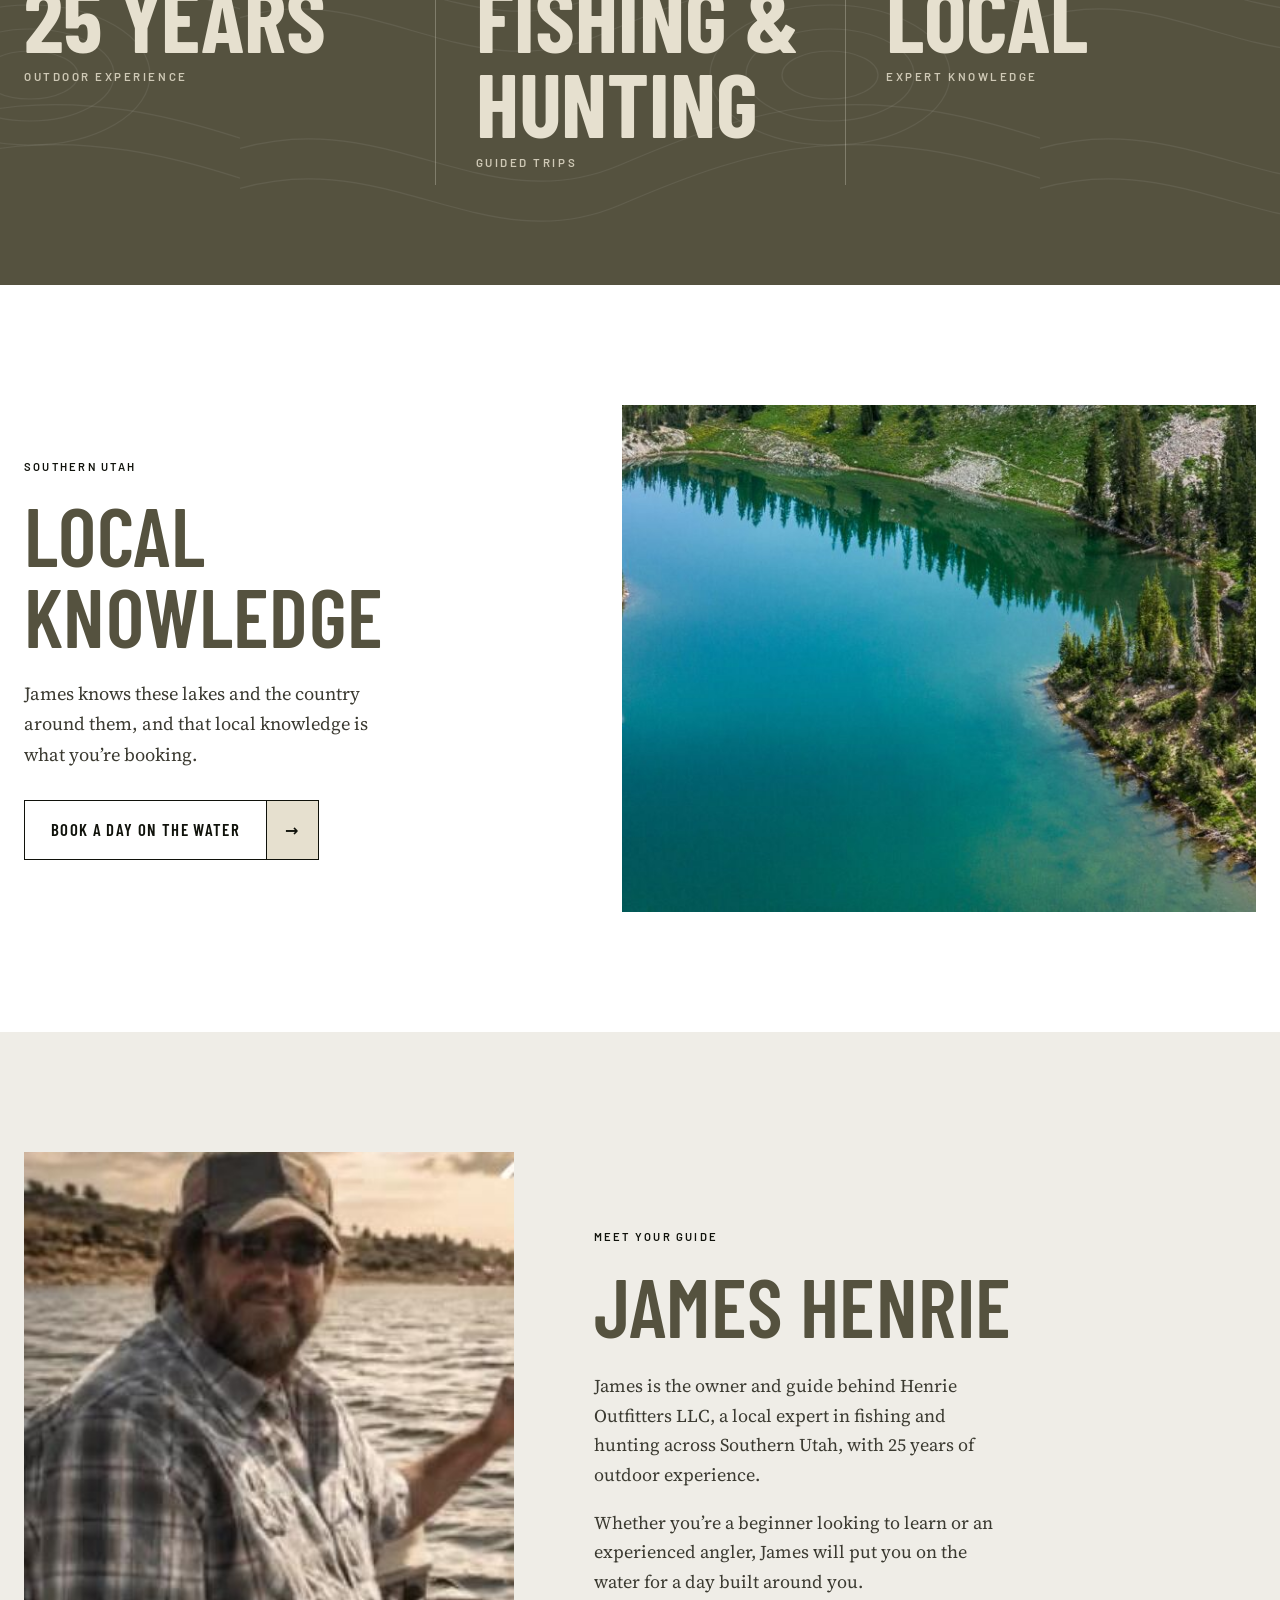
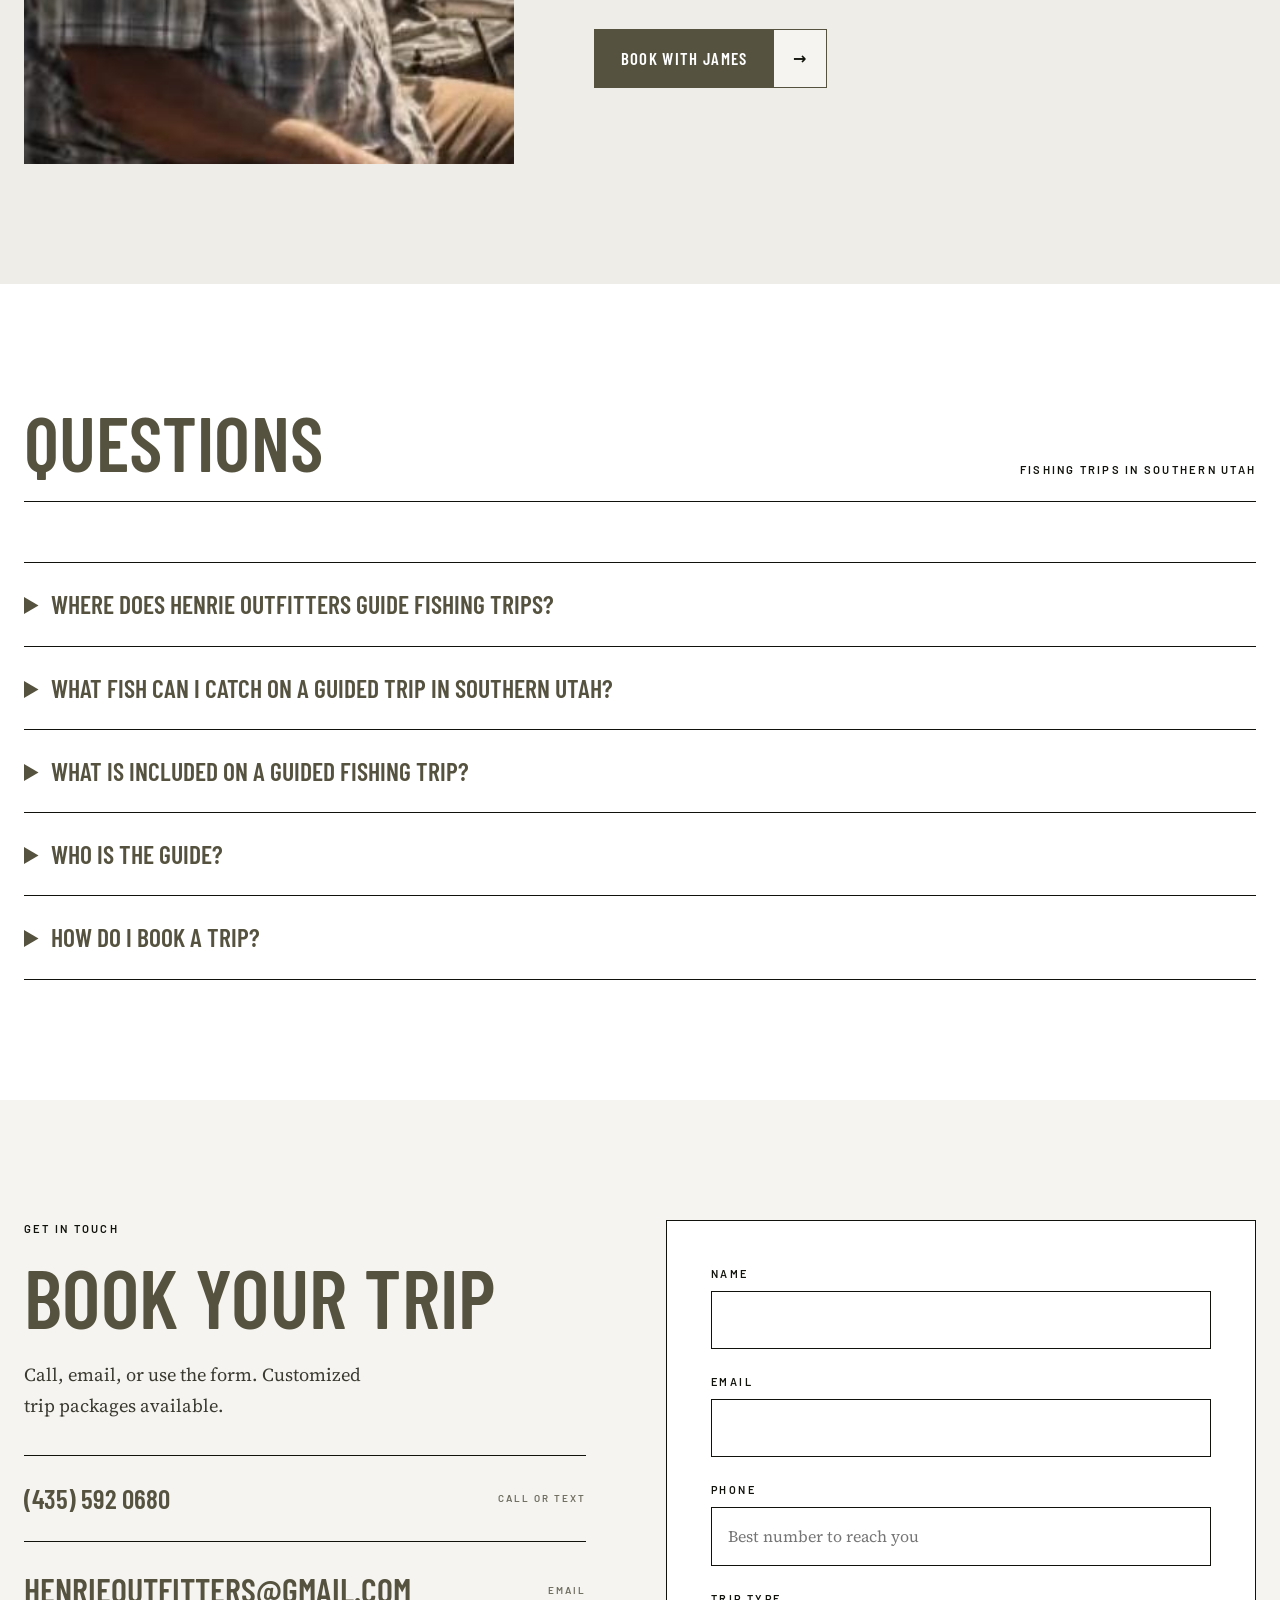
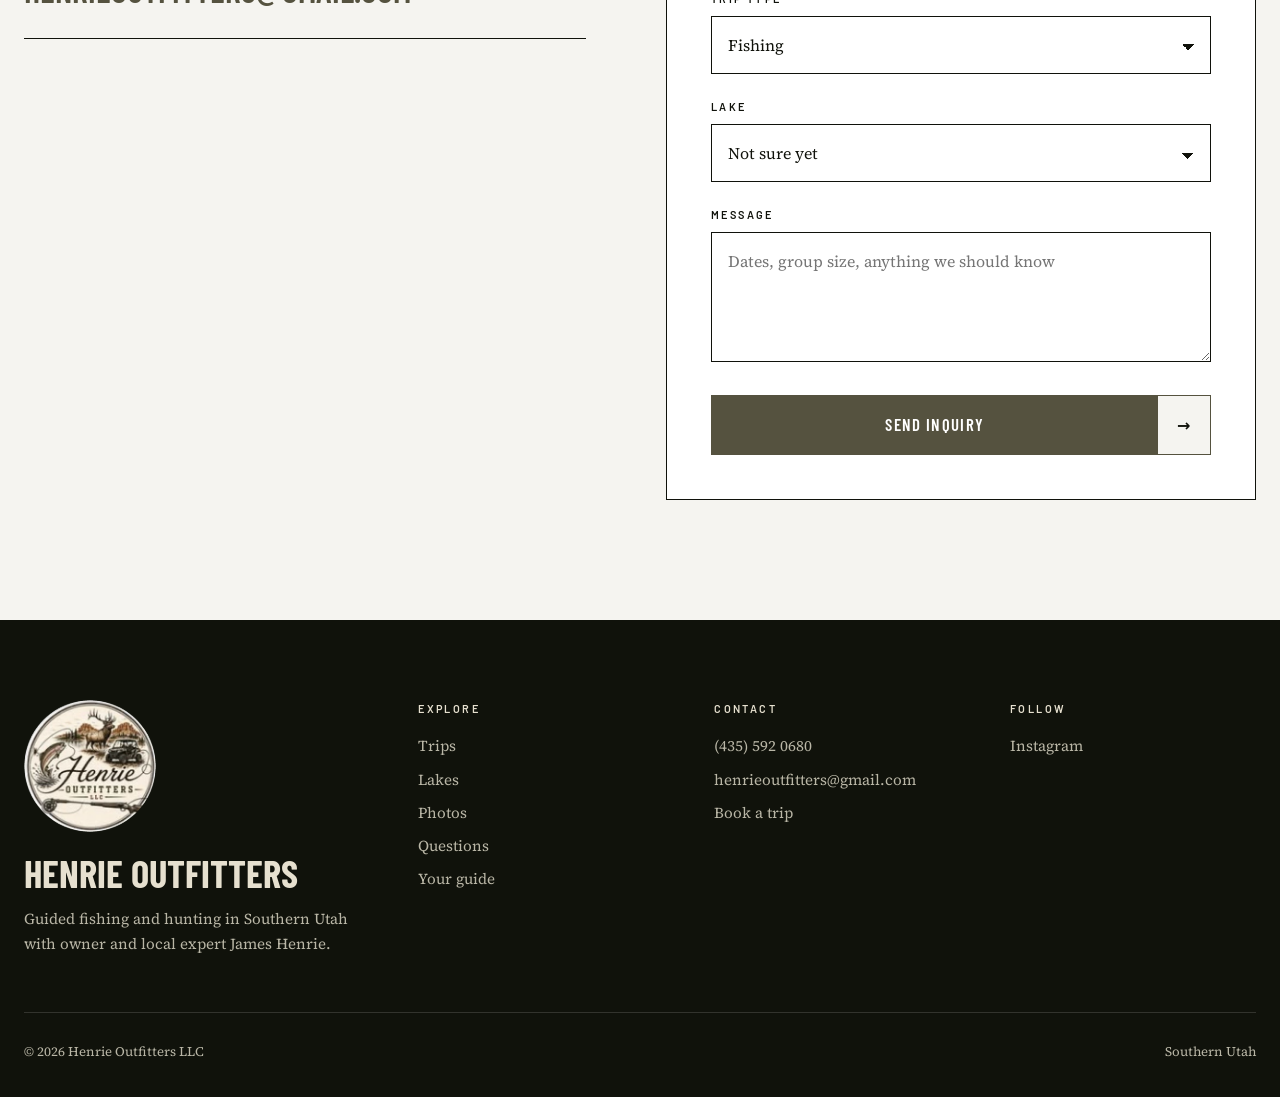
==== commit 86b398c4: "Make the front page lake section general to Southern Utah Co-Authored-By: Claude Sonnet 5.5 <noreply" ====
--- a/index.html
+++ b/index.html
@@ -360,12 +360,12 @@
 
 <section id="place"><div class="wrap lake">
   <div class="reveal">
-    <span class="label" style="display:block;margin-bottom:18px">Home water</span>
-    <h2>Panguitch Lake</h2>
-    <p>James knows this lake and the country around it, and that local knowledge is what you&rsquo;re booking.</p>
+    <span class="label" style="display:block;margin-bottom:18px">Southern Utah</span>
+    <h2>Local knowledge</h2>
+    <p>James knows these lakes and the country around them, and that local knowledge is what you&rsquo;re booking.</p>
     <a class="btn" href="#contact"><span>Book a day on the water</span><i>&rarr;</i></a>
   </div>
-  <div class="photo reveal"><img src="[data-uri]" alt="Aerial view of the lake"></div>
+  <div class="photo reveal"><img src="[data-uri]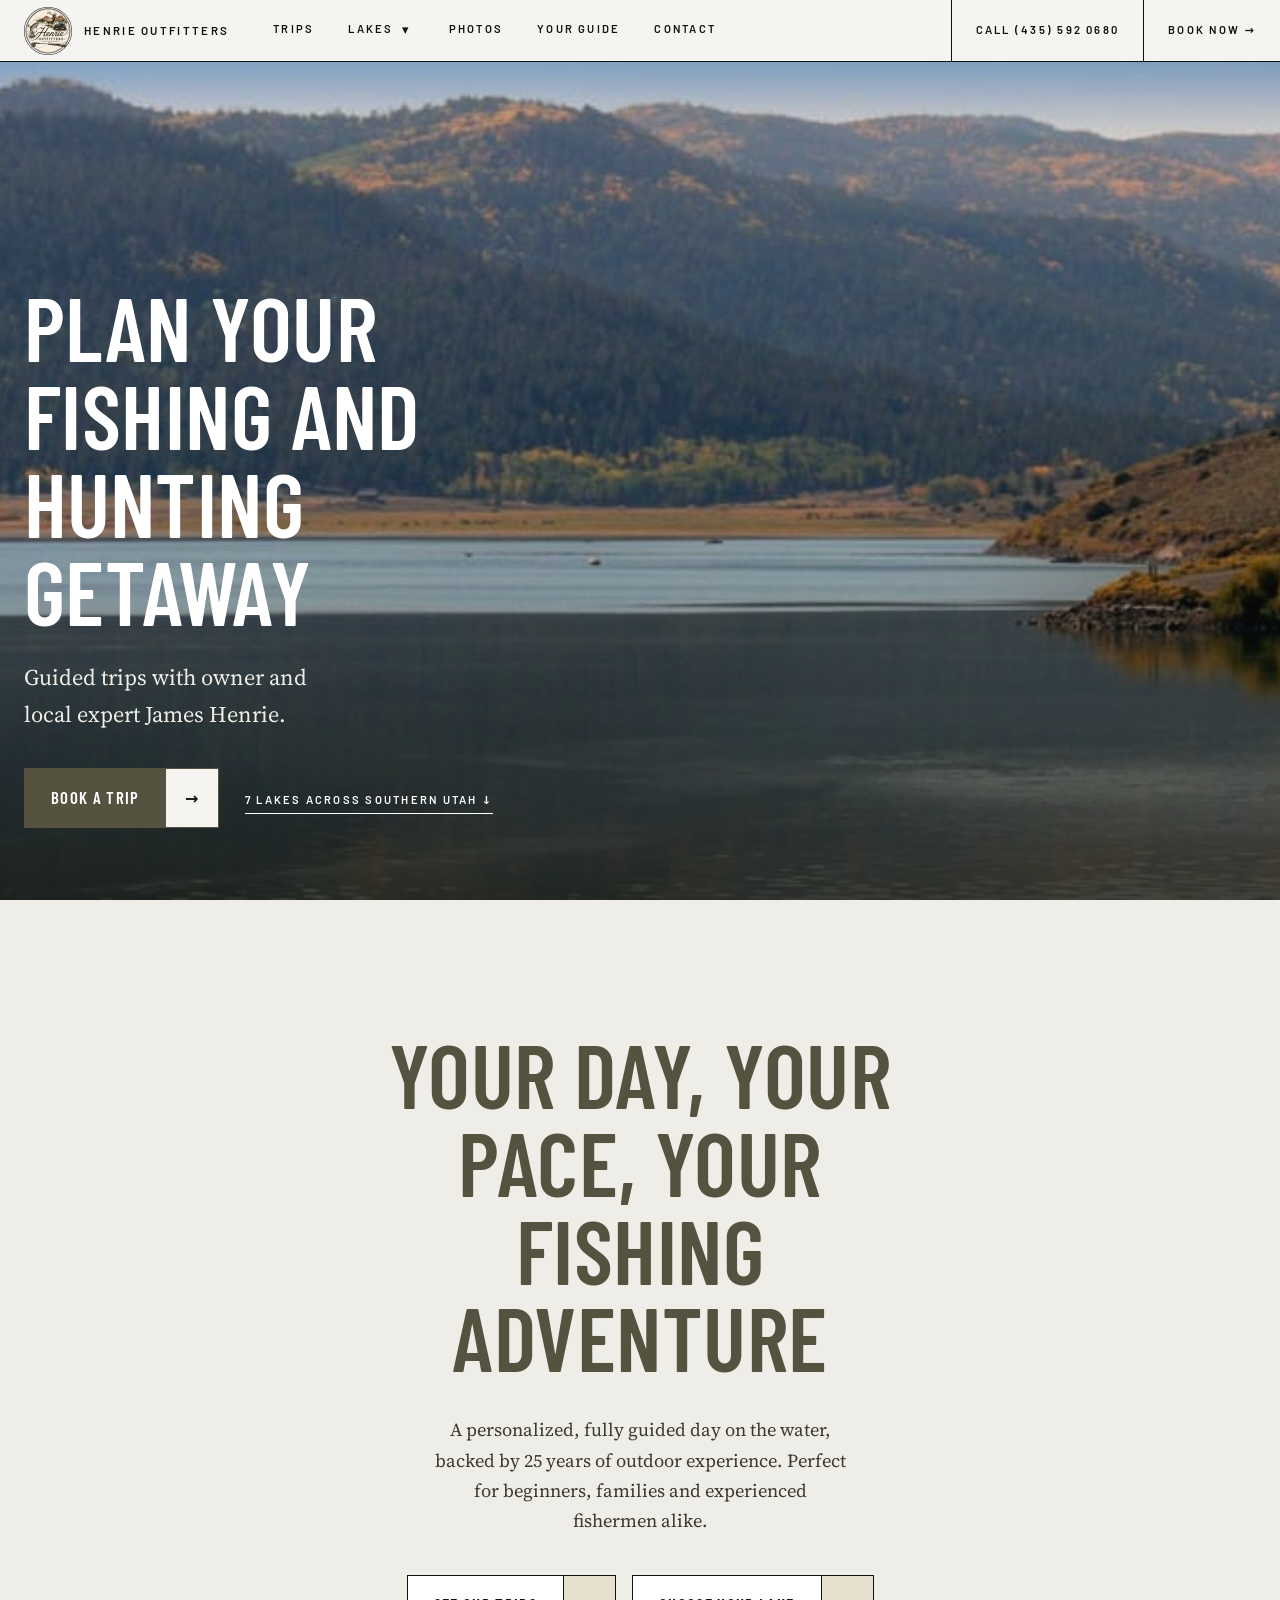
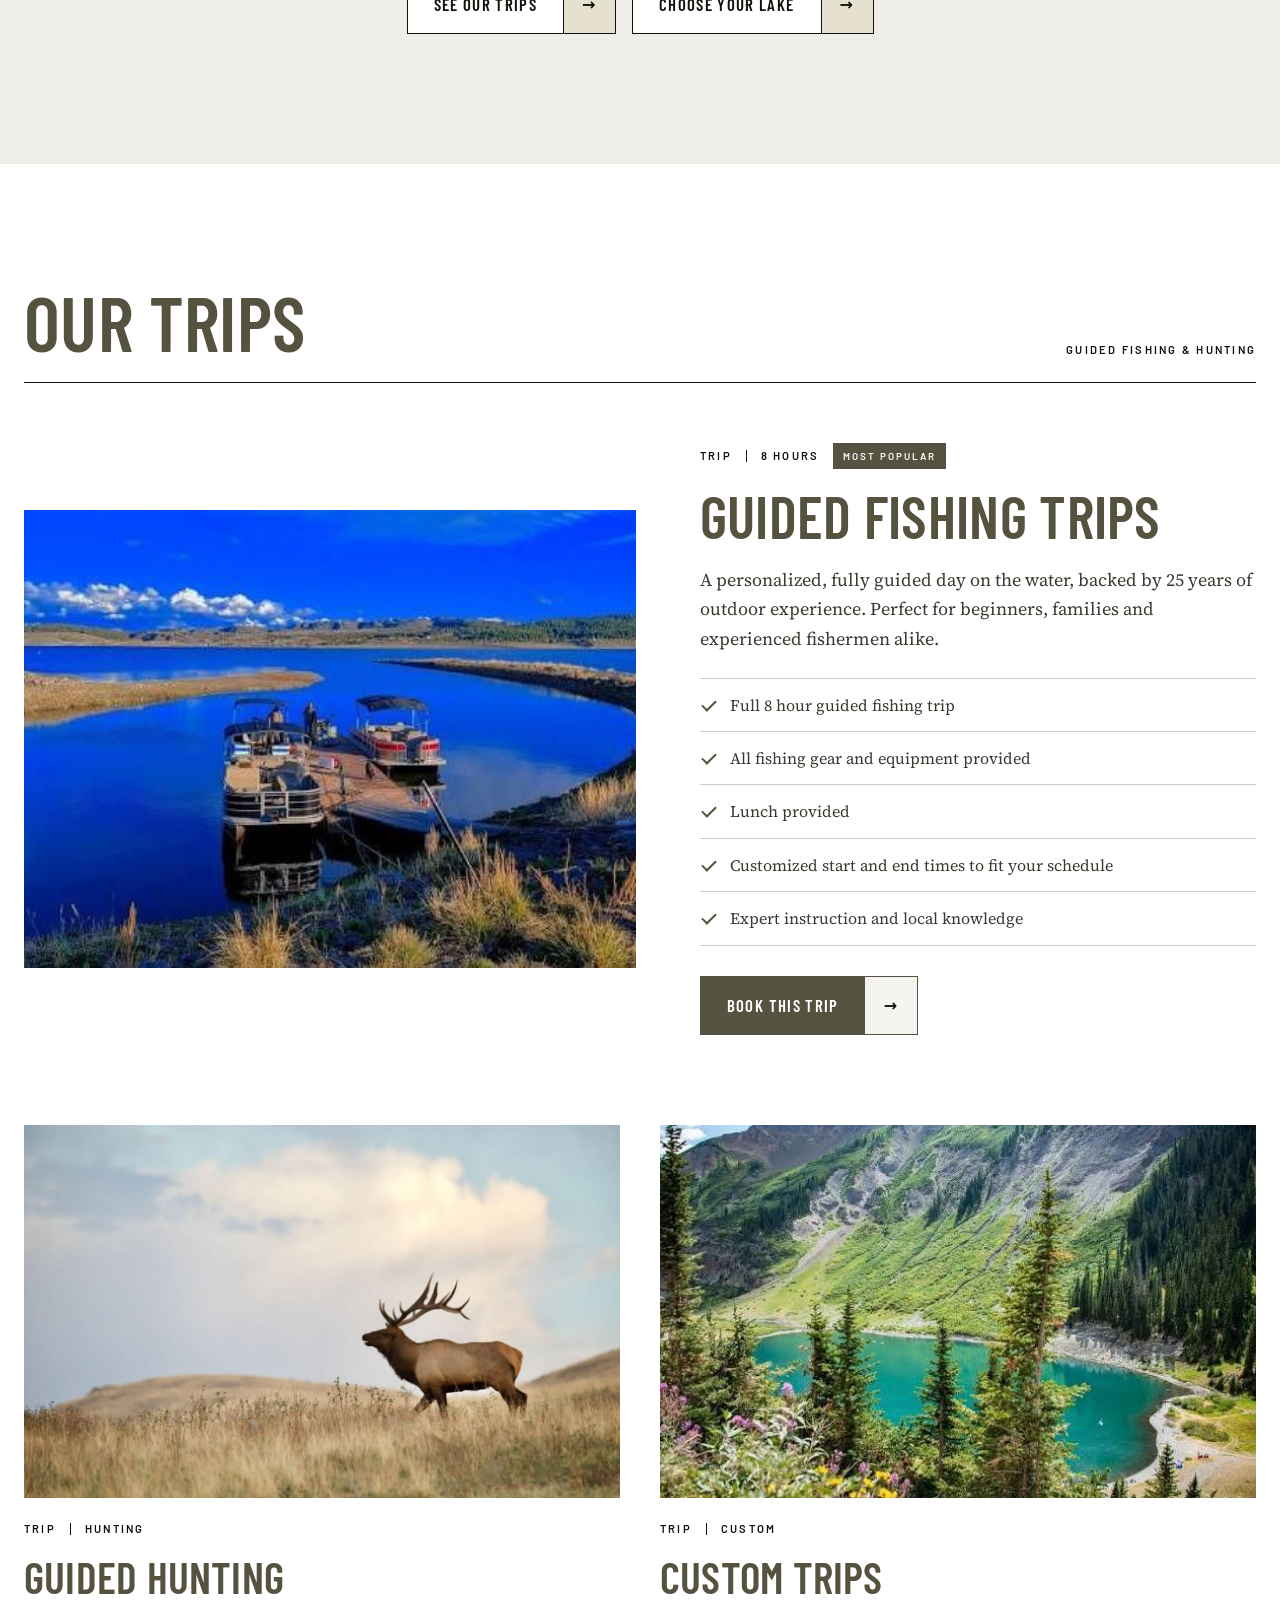
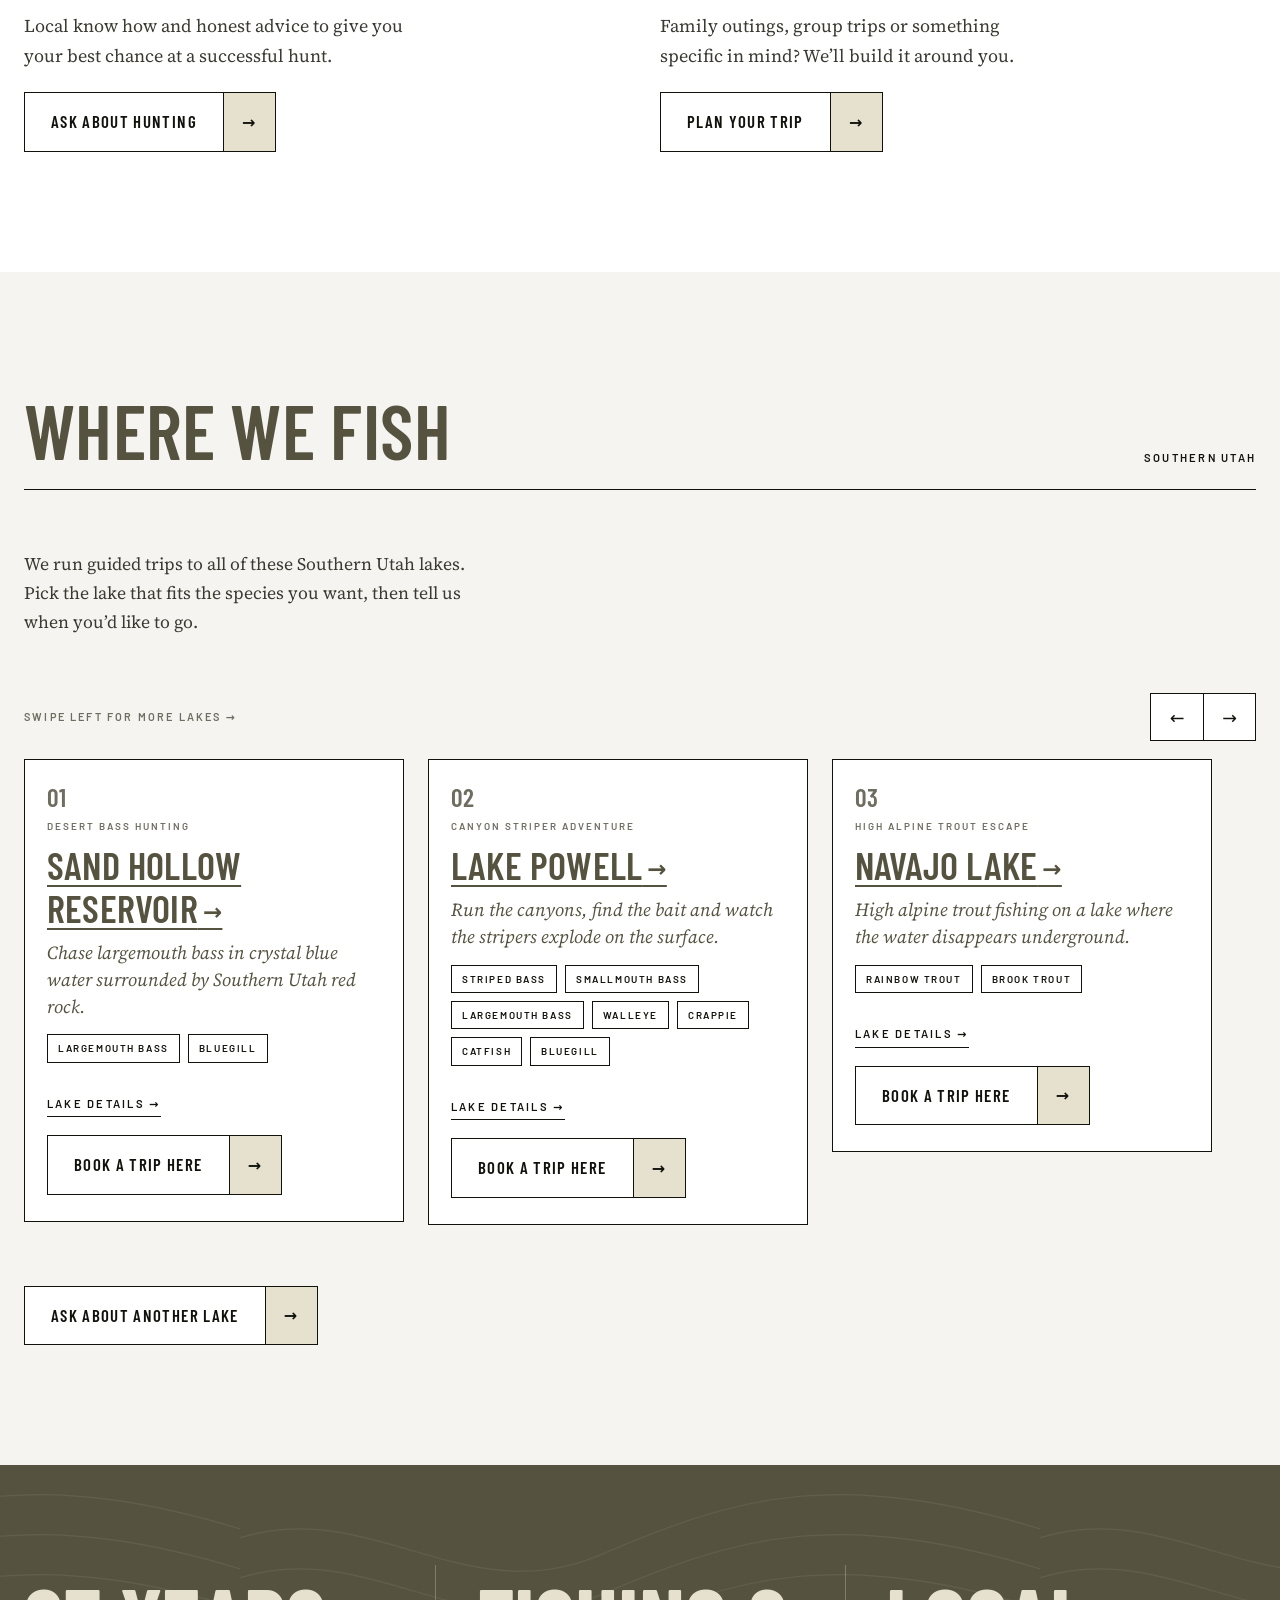
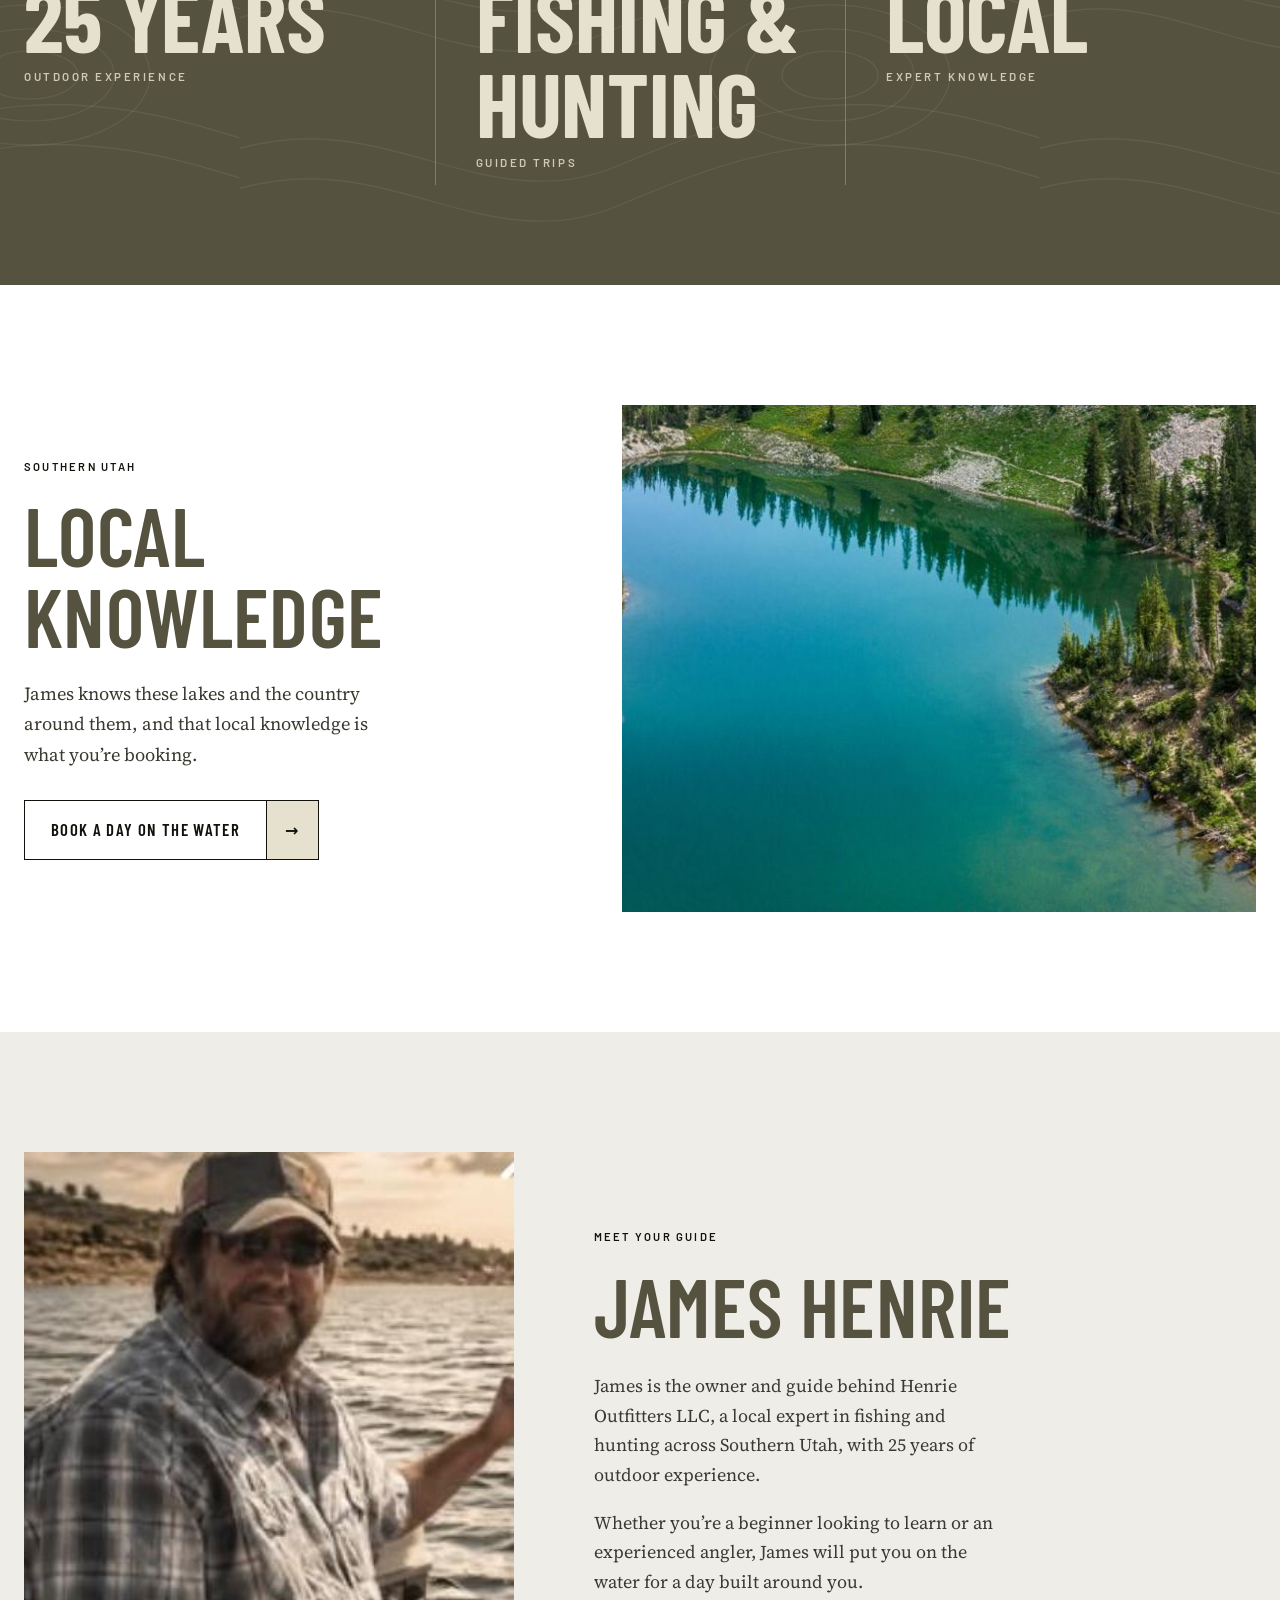
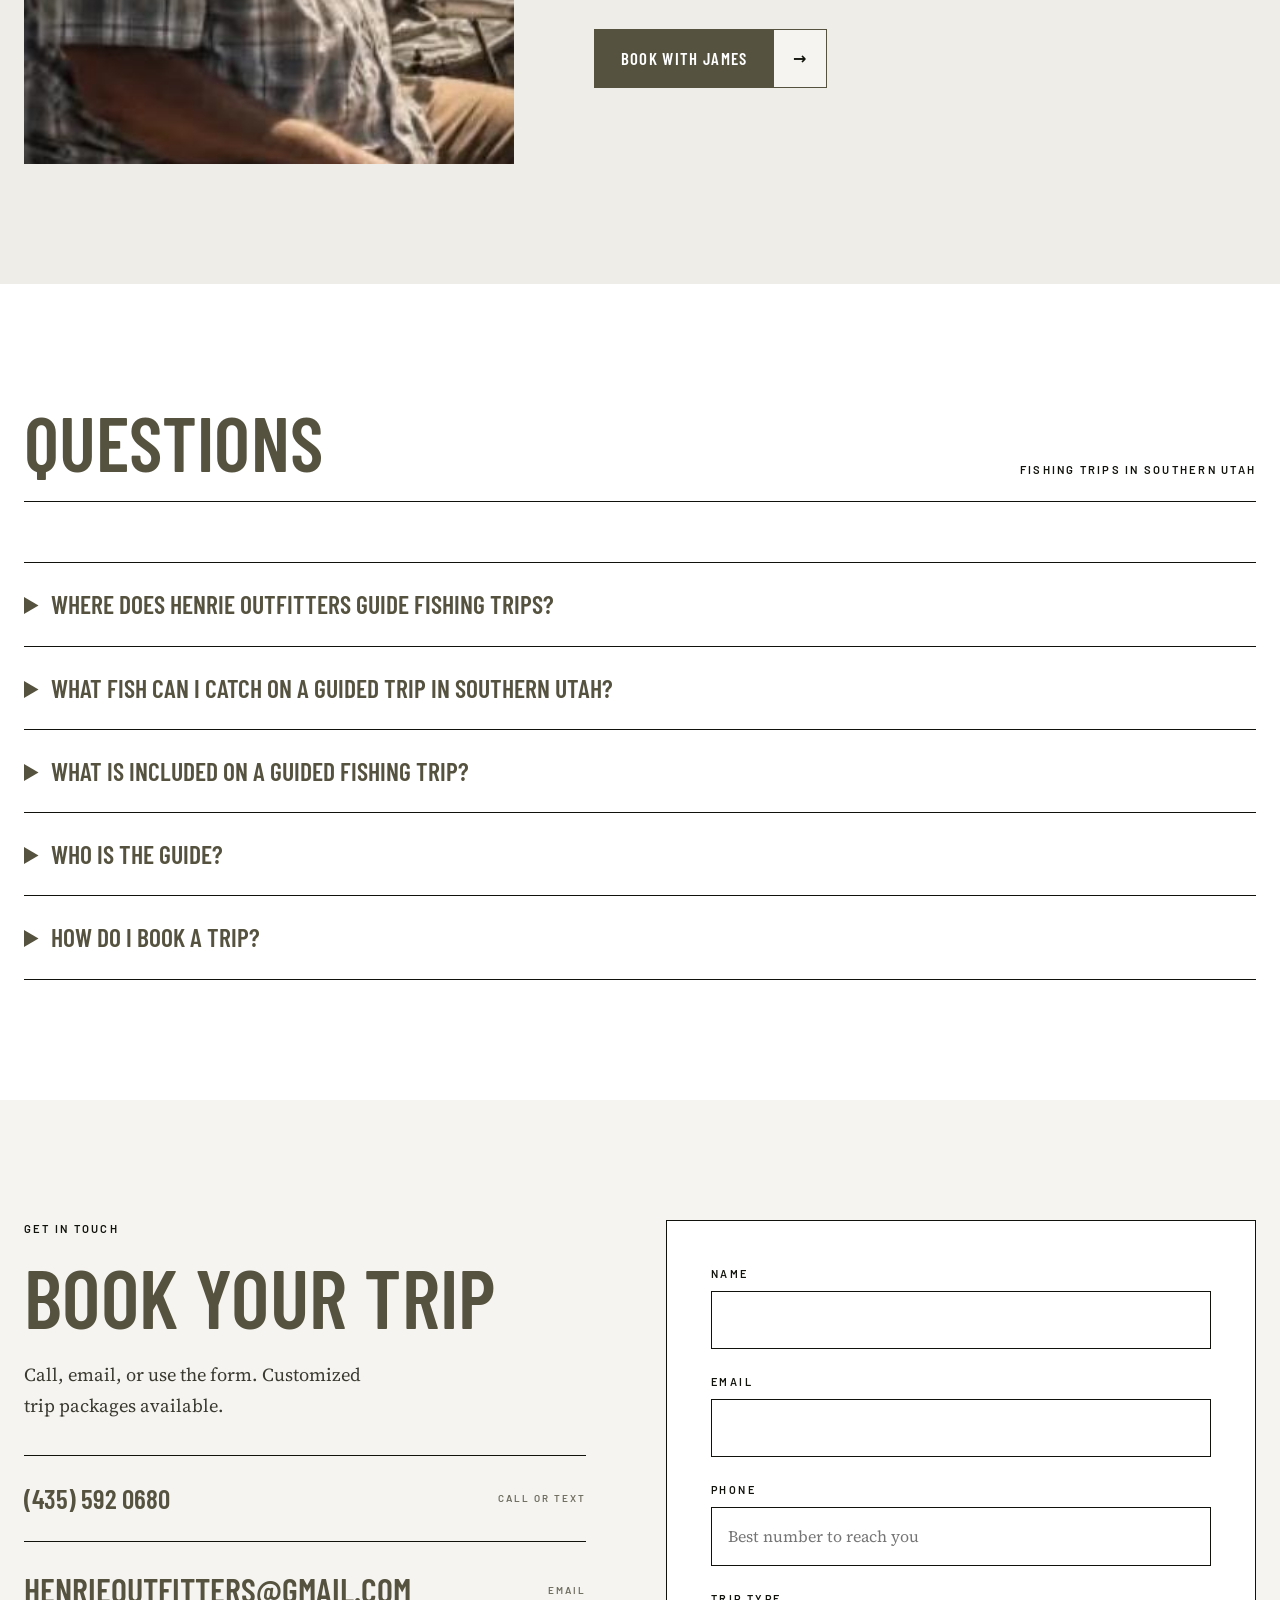
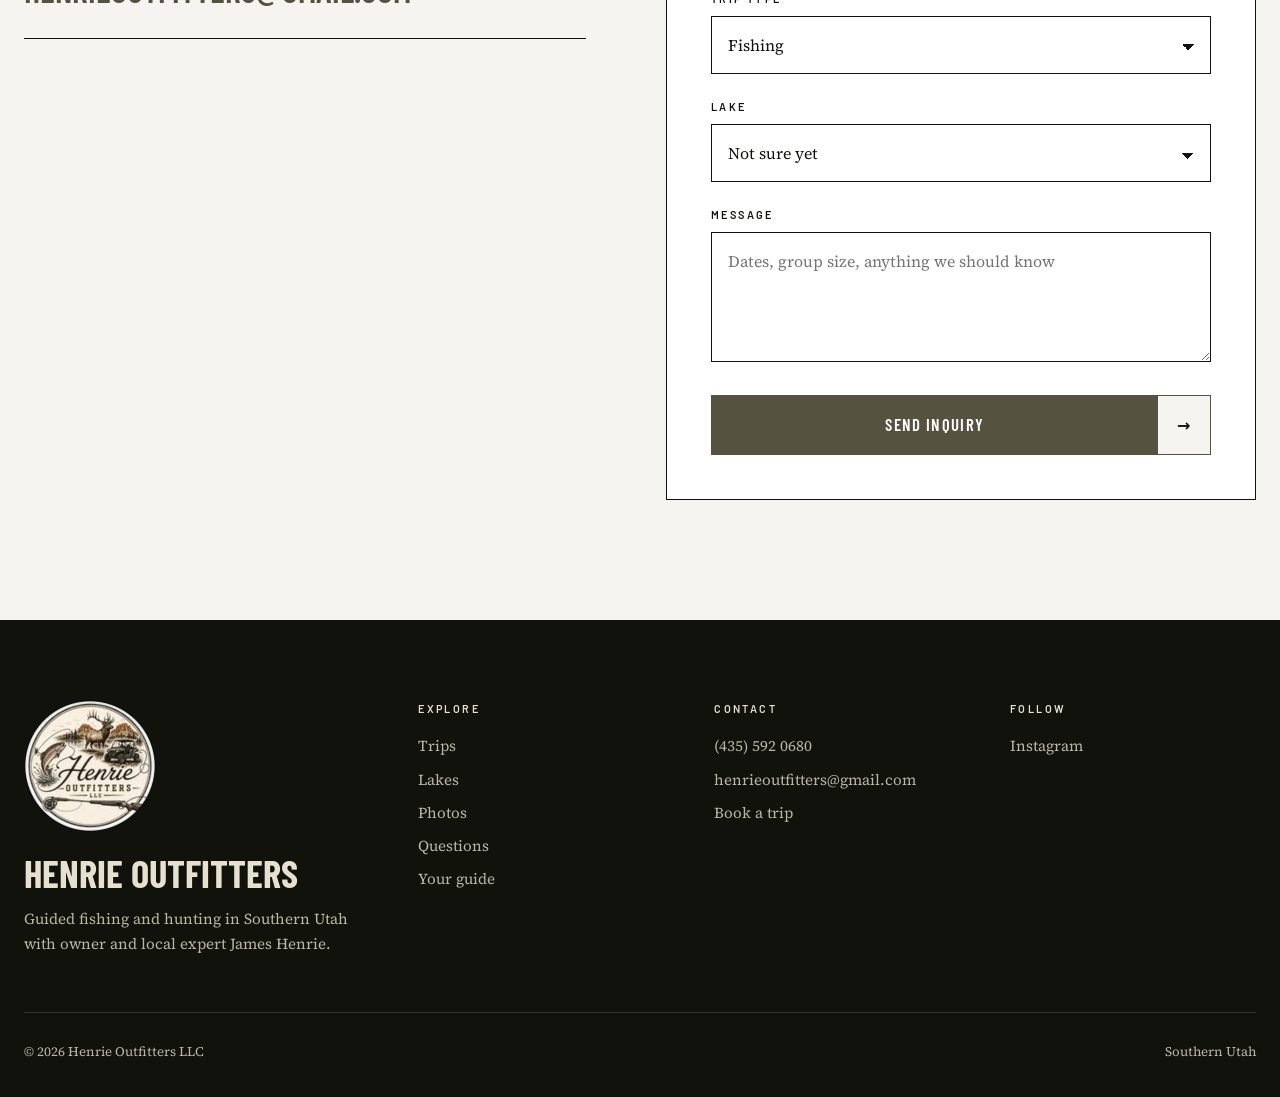
==== commit 0552bf6f: "Speed: move embedded images to optimized files, lazy-load, preload hero, remove unused assets Co-Aut" ====
--- a/index.html
+++ b/index.html
@@ -13,7 +13,8 @@
 <meta property="og:url" content="https://firsttimemanager1-png.github.io/James/">
 <meta property="og:image" content="https://firsttimemanager1-png.github.io/James/assets/hero.jpg">
 <meta name="twitter:card" content="summary_large_image">
-<link rel="icon" href="assets/logo.png">
+<link rel="icon" href="assets/logo-96.webp" type="image/webp">
+<link rel="preload" as="image" href="assets/hero.jpg" fetchpriority="high">
 <link rel="preconnect" href="https://fonts.googleapis.com">
 <link rel="preconnect" href="https://fonts.gstatic.com" crossorigin>
 <link href="https://fonts.googleapis.com/css2?family=Barlow+Condensed:wght@500;600;700&family=Barlow:wght@500;600&family=Source+Serif+4:ital,opsz,wght@0,8..60,400;0,8..60,600;1,8..60,400&display=swap" rel="stylesheet">
@@ -67,7 +68,7 @@
 .dd::after{content:"";position:absolute;left:0;right:0;top:100%;height:14px}
 /* hero */
 .hero{position:relative;min-height:calc(100vh - 62px);min-height:calc(100svh - 62px);display:flex;align-items:flex-end;color:#fff;overflow:hidden;padding:0;
-  background:linear-gradient(0deg,rgba(16,18,11,.78) 0%,rgba(16,18,11,.25) 48%,rgba(16,18,11,.18) 100%),url("assets/hero.jpg") center/cover no-repeat,url("[data-uri]